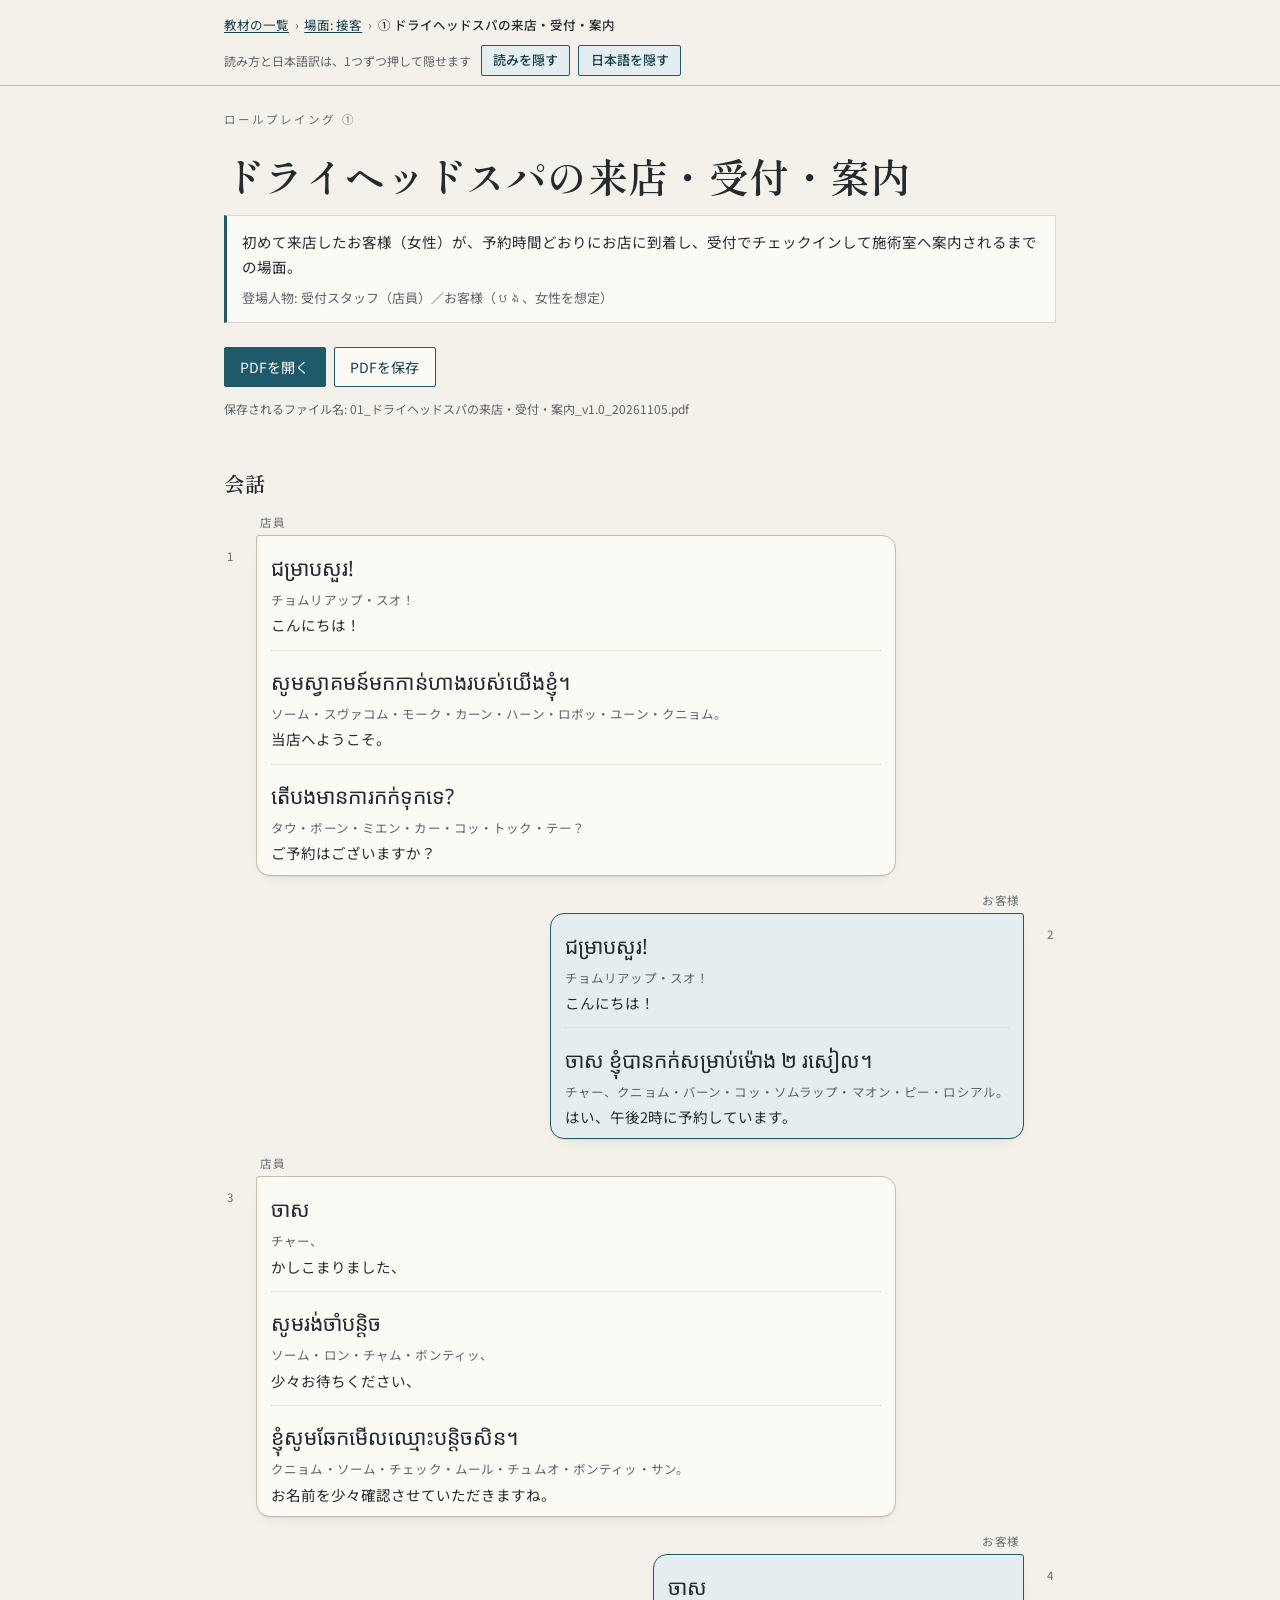
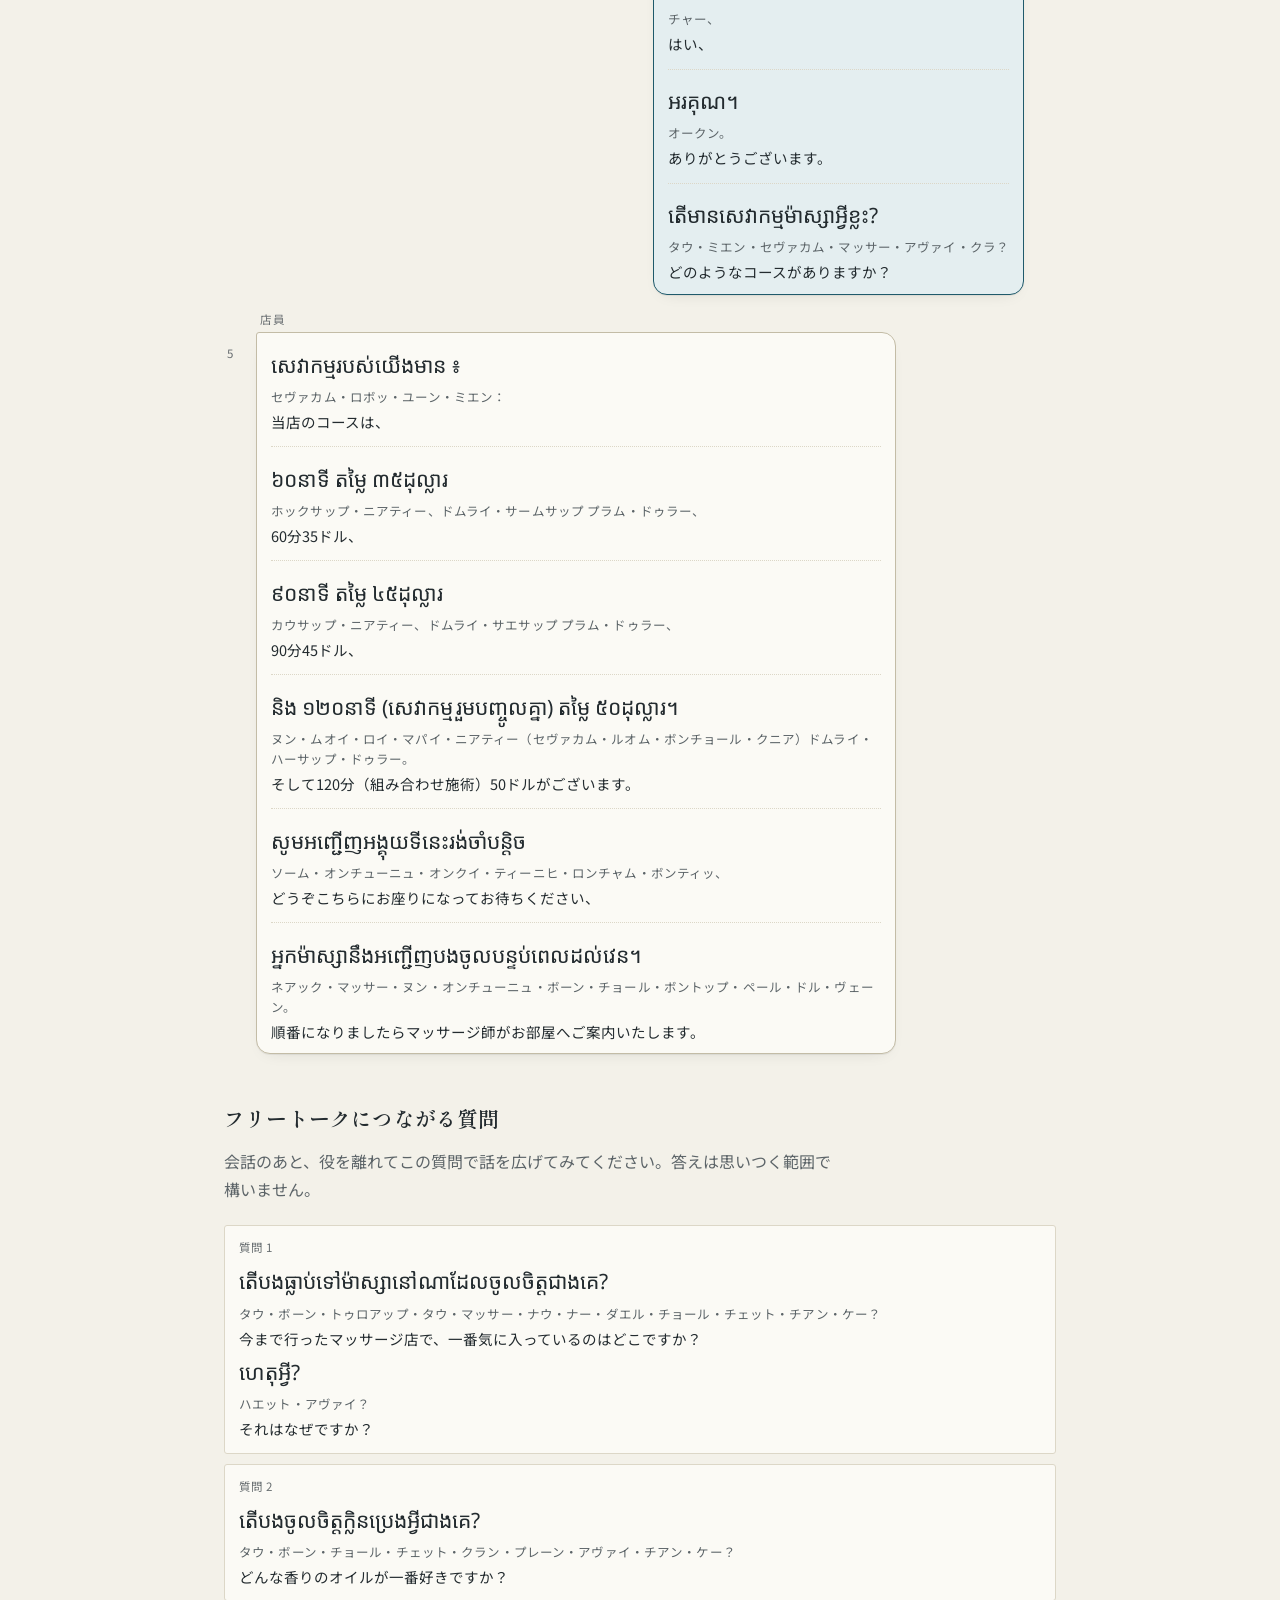
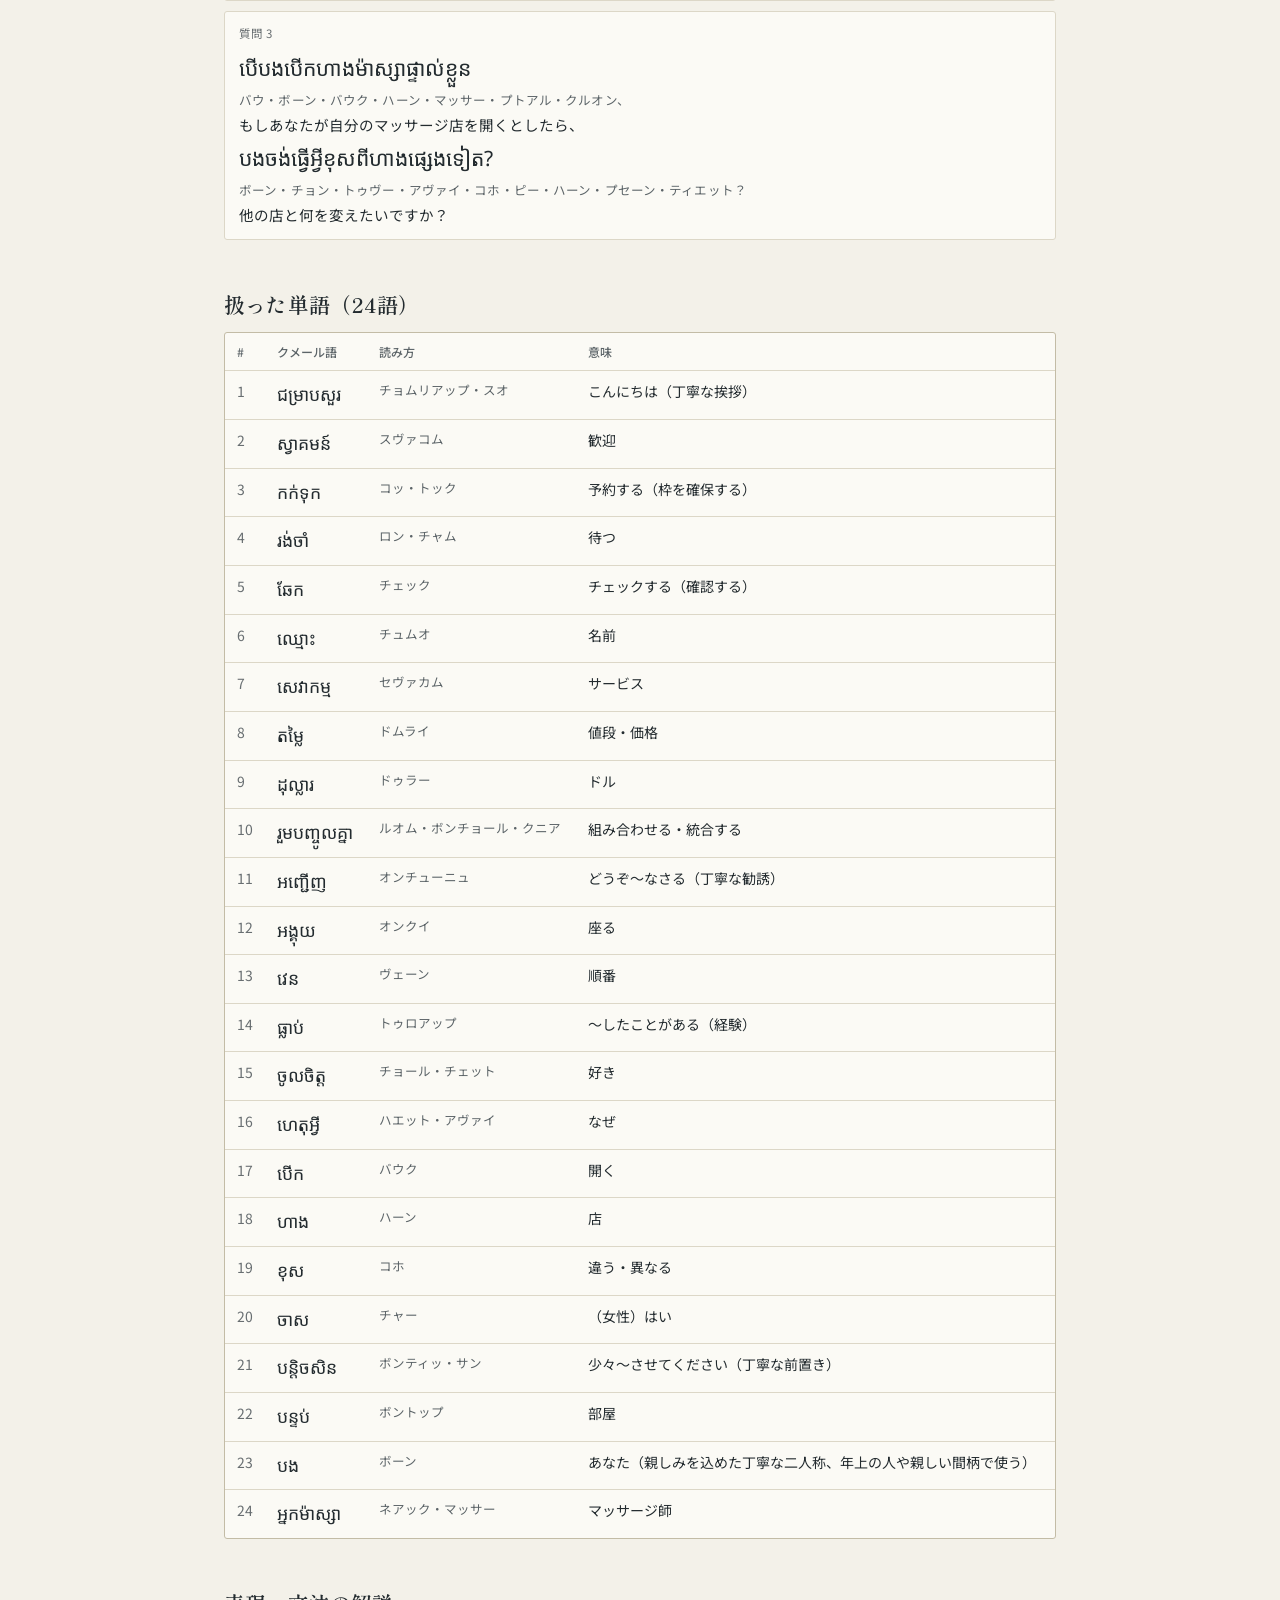
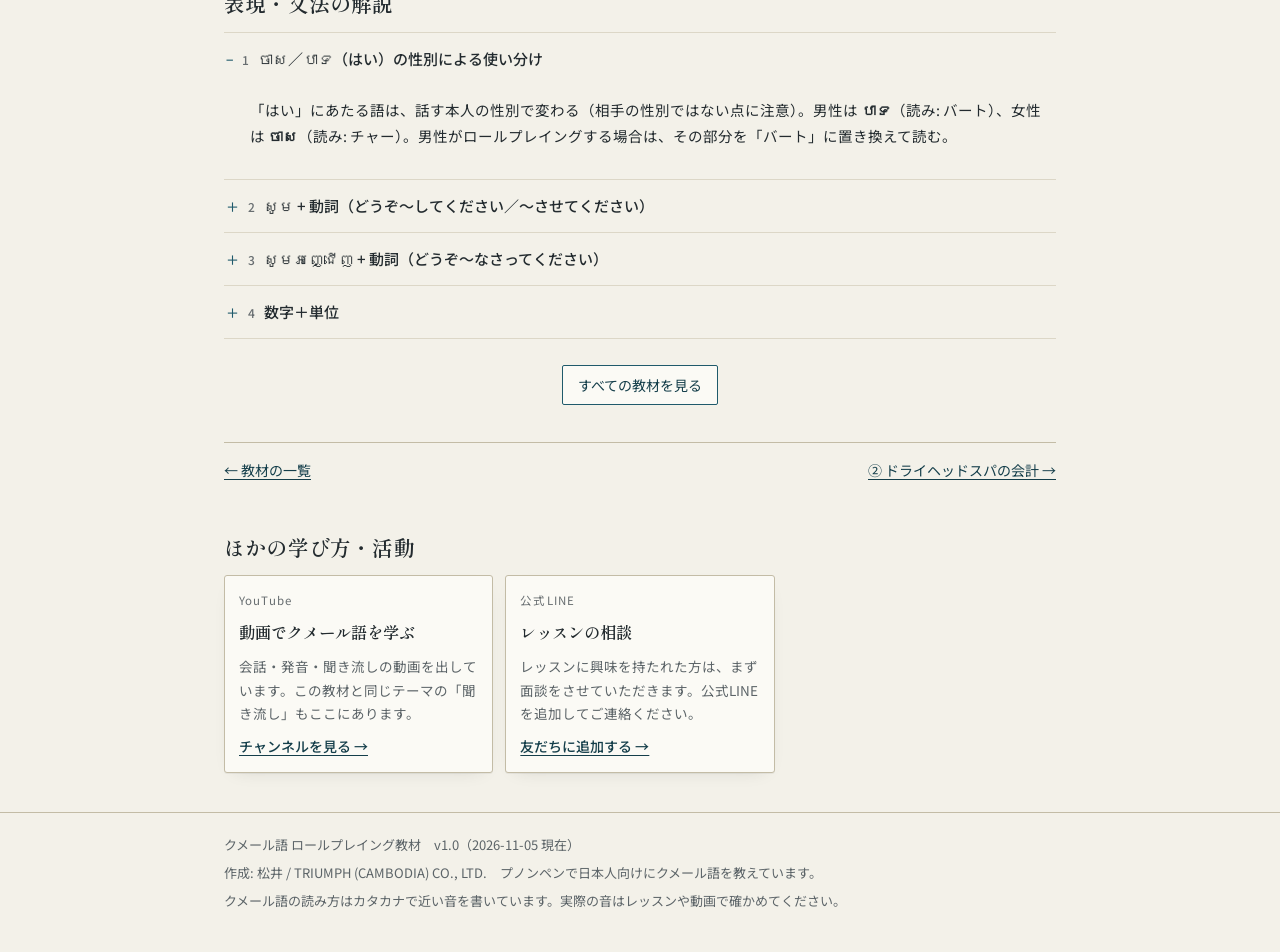
==== 01/index.html @ 4bce00e7 "クメール語ロールプレイング教材 v1.0（9本・PDF9本）" ====
<!doctype html>
<html lang="ja">
<head>
<meta charset="utf-8">
<meta name="viewport" content="width=device-width, initial-scale=1, viewport-fit=cover">
<title>ドライヘッドスパの来店・受付・案内｜クメール語 ロールプレイング教材</title>
<meta name="description" content="ドライヘッドスパの来店・受付・案内。クメール語の会話・読み方・日本語訳・単語24語・文法解説。PDFつき。">
<meta name="theme-color" content="#F3F1E9" media="(prefers-color-scheme: light)">
<meta name="theme-color" content="#15191B" media="(prefers-color-scheme: dark)">
<link rel="canonical" href="https://matsui-khmer.github.io/khmer-roleplay/01/">
<meta property="og:title" content="ドライヘッドスパの来店・受付・案内｜クメール語 ロールプレイング教材">
<meta property="og:description" content="ドライヘッドスパの来店・受付・案内。クメール語の会話・読み方・日本語訳・単語24語・文法解説。PDFつき。">
<meta property="og:type" content="website">
<meta property="og:site_name" content="クメール語 ロールプレイング教材">
<link rel="manifest" href="../manifest.webmanifest">
<link rel="icon" href="../icons/icon-192.png" sizes="192x192" type="image/png">
<link rel="apple-touch-icon" href="../icons/icon-192.png">
<link rel="preconnect" href="https://fonts.googleapis.com">
<link rel="preconnect" href="https://fonts.gstatic.com" crossorigin>
<link rel="stylesheet" href="https://fonts.googleapis.com/css2?family=Noto+Sans+JP:wght@400;500;700&amp;family=Noto+Sans+Khmer:wght@400;600&amp;family=Shippori+Mincho+B1:wght@600&amp;display=swap">
<link rel="stylesheet" href="../assets/style.css">
</head>
<body>
<a class="skip" href="#main">本文へ</a>
<nav class="crumb wrap" aria-label="いまいる場所"><ol><li><a href="../">教材の一覧</a></li><li><a href="../?ba=%E6%8E%A5%E5%AE%A2">場面: 接客</a></li><li><span aria-current="page">① ドライヘッドスパの来店・受付・案内</span></li></ol></nav>
<script type="application/ld+json">{"@context": "https://schema.org", "@type": "BreadcrumbList", "itemListElement": [{"@type": "ListItem", "position": 1, "name": "教材の一覧", "item": "https://matsui-khmer.github.io/khmer-roleplay/"}, {"@type": "ListItem", "position": 2, "name": "場面: 接客", "item": "https://matsui-khmer.github.io/khmer-roleplay/?ba=%E6%8E%A5%E5%AE%A2"}, {"@type": "ListItem", "position": 3, "name": "① ドライヘッドスパの来店・受付・案内"}]}</script>
<div class="bar"><div class="wrap">
<span class="lbl">読み方と日本語訳は、1つずつ押して隠せます</span>
<button type="button" class="sw" data-all="yomi" aria-pressed="true">読みを隠す</button>
<button type="button" class="sw" data-all="ja" aria-pressed="true">日本語を隠す</button>
</div></div>
<main id="main" class="wrap">
<p class="eyebrow">ロールプレイング ①</p>
<h1 class="display">ドライヘッドスパの来店・受付・案内</h1>
<div class="setting">
<p>初めて来店したお客様（女性）が、予約時間どおりにお店に到着し、受付でチェックインして施術室へ案内されるまでの場面。</p>
<p class="cast">登場人物: 受付スタッフ（店員）／お客様（បង、女性を想定）</p>
</div>

<div class="files">
<a class="btn solid" href="../pdf/01_ドライヘッドスパの来店・受付・案内_v1.0_20261105.pdf" target="_blank" rel="noopener">PDFを開く</a>
<a class="btn" href="../pdf/01_ドライヘッドスパの来店・受付・案内_v1.0_20261105.pdf" download="01_ドライヘッドスパの来店・受付・案内_v1.0_20261105.pdf">PDFを保存</a>
</div>
<p class="fname">保存されるファイル名: 01_ドライヘッドスパの来店・受付・案内_v1.0_20261105.pdf</p>

<h2 class="display">会話</h2>
<ul class="talk">
<li class="turn"><p class="who">店員</p><div class="bub"><span class="no" aria-hidden="true">1</span><div class="ln"><p class="km" lang="km">ជម្រាបសួរ!</p><button type="button" class="peel yomi" aria-pressed="true"><span class="txt">チョムリアップ・スオ！</span><span class="veil">読みを出す</span></button><button type="button" class="peel ja" aria-pressed="true"><span class="txt">こんにちは！</span><span class="veil">日本語を出す</span></button></div><div class="ln"><p class="km" lang="km">សូមស្វាគមន៍មកកាន់ហាងរបស់យើងខ្ញុំ។</p><button type="button" class="peel yomi" aria-pressed="true"><span class="txt">ソーム・スヴァコム・モーク・カーン・ハーン・ロボッ・ユーン・クニョム。</span><span class="veil">読みを出す</span></button><button type="button" class="peel ja" aria-pressed="true"><span class="txt">当店へようこそ。</span><span class="veil">日本語を出す</span></button></div><div class="ln"><p class="km" lang="km">តើបងមានការកក់ទុកទេ?</p><button type="button" class="peel yomi" aria-pressed="true"><span class="txt">タウ・ボーン・ミエン・カー・コッ・トック・テー？</span><span class="veil">読みを出す</span></button><button type="button" class="peel ja" aria-pressed="true"><span class="txt">ご予約はございますか？</span><span class="veil">日本語を出す</span></button></div></div></li>
<li class="turn me"><p class="who">お客様</p><div class="bub"><span class="no" aria-hidden="true">2</span><div class="ln"><p class="km" lang="km">ជម្រាបសួរ!</p><button type="button" class="peel yomi" aria-pressed="true"><span class="txt">チョムリアップ・スオ！</span><span class="veil">読みを出す</span></button><button type="button" class="peel ja" aria-pressed="true"><span class="txt">こんにちは！</span><span class="veil">日本語を出す</span></button></div><div class="ln"><p class="km" lang="km">ចាស ខ្ញុំបានកក់សម្រាប់ម៉ោង ២ រសៀល។</p><button type="button" class="peel yomi" aria-pressed="true"><span class="txt">チャー、クニョム・バーン・コッ・ソムラップ・マオン・ピー・ロシアル。</span><span class="veil">読みを出す</span></button><button type="button" class="peel ja" aria-pressed="true"><span class="txt">はい、午後2時に予約しています。</span><span class="veil">日本語を出す</span></button></div></div></li>
<li class="turn"><p class="who">店員</p><div class="bub"><span class="no" aria-hidden="true">3</span><div class="ln"><p class="km" lang="km">ចាស</p><button type="button" class="peel yomi" aria-pressed="true"><span class="txt">チャー、</span><span class="veil">読みを出す</span></button><button type="button" class="peel ja" aria-pressed="true"><span class="txt">かしこまりました、</span><span class="veil">日本語を出す</span></button></div><div class="ln"><p class="km" lang="km">សូមរង់ចាំបន្តិច</p><button type="button" class="peel yomi" aria-pressed="true"><span class="txt">ソーム・ロン・チャム・ボンティッ、</span><span class="veil">読みを出す</span></button><button type="button" class="peel ja" aria-pressed="true"><span class="txt">少々お待ちください、</span><span class="veil">日本語を出す</span></button></div><div class="ln"><p class="km" lang="km">ខ្ញុំសូមឆែកមើលឈ្មោះបន្តិចសិន។</p><button type="button" class="peel yomi" aria-pressed="true"><span class="txt">クニョム・ソーム・チェック・ムール・チュムオ・ボンティッ・サン。</span><span class="veil">読みを出す</span></button><button type="button" class="peel ja" aria-pressed="true"><span class="txt">お名前を少々確認させていただきますね。</span><span class="veil">日本語を出す</span></button></div></div></li>
<li class="turn me"><p class="who">お客様</p><div class="bub"><span class="no" aria-hidden="true">4</span><div class="ln"><p class="km" lang="km">ចាស</p><button type="button" class="peel yomi" aria-pressed="true"><span class="txt">チャー、</span><span class="veil">読みを出す</span></button><button type="button" class="peel ja" aria-pressed="true"><span class="txt">はい、</span><span class="veil">日本語を出す</span></button></div><div class="ln"><p class="km" lang="km">អរគុណ។</p><button type="button" class="peel yomi" aria-pressed="true"><span class="txt">オークン。</span><span class="veil">読みを出す</span></button><button type="button" class="peel ja" aria-pressed="true"><span class="txt">ありがとうございます。</span><span class="veil">日本語を出す</span></button></div><div class="ln"><p class="km" lang="km">តើមានសេវាកម្មម៉ាស្សាអ្វីខ្លះ?</p><button type="button" class="peel yomi" aria-pressed="true"><span class="txt">タウ・ミエン・セヴァカム・マッサー・アヴァイ・クラ？</span><span class="veil">読みを出す</span></button><button type="button" class="peel ja" aria-pressed="true"><span class="txt">どのようなコースがありますか？</span><span class="veil">日本語を出す</span></button></div></div></li>
<li class="turn"><p class="who">店員</p><div class="bub"><span class="no" aria-hidden="true">5</span><div class="ln"><p class="km" lang="km">សេវាកម្មរបស់យើងមាន ៖</p><button type="button" class="peel yomi" aria-pressed="true"><span class="txt">セヴァカム・ロボッ・ユーン・ミエン：</span><span class="veil">読みを出す</span></button><button type="button" class="peel ja" aria-pressed="true"><span class="txt">当店のコースは、</span><span class="veil">日本語を出す</span></button></div><div class="ln"><p class="km" lang="km">៦០នាទី តម្លៃ ៣៥ដុល្លារ</p><button type="button" class="peel yomi" aria-pressed="true"><span class="txt">ホックサップ・ニアティー、ドムライ・サームサップ プラム・ドゥラー、</span><span class="veil">読みを出す</span></button><button type="button" class="peel ja" aria-pressed="true"><span class="txt">60分35ドル、</span><span class="veil">日本語を出す</span></button></div><div class="ln"><p class="km" lang="km">៩០នាទី តម្លៃ ៤៥ដុល្លារ</p><button type="button" class="peel yomi" aria-pressed="true"><span class="txt">カウサップ・ニアティー、ドムライ・サエサップ プラム・ドゥラー、</span><span class="veil">読みを出す</span></button><button type="button" class="peel ja" aria-pressed="true"><span class="txt">90分45ドル、</span><span class="veil">日本語を出す</span></button></div><div class="ln"><p class="km" lang="km">និង ១២០នាទី (សេវាកម្មរួមបញ្ចូលគ្នា) តម្លៃ ៥០ដុល្លារ។</p><button type="button" class="peel yomi" aria-pressed="true"><span class="txt">ヌン・ムオイ・ロイ・マパイ・ニアティー（セヴァカム・ルオム・ボンチョール・クニア）ドムライ・ハーサップ・ドゥラー。</span><span class="veil">読みを出す</span></button><button type="button" class="peel ja" aria-pressed="true"><span class="txt">そして120分（組み合わせ施術）50ドルがございます。</span><span class="veil">日本語を出す</span></button></div><div class="ln"><p class="km" lang="km">សូមអញ្ជើញអង្គុយទីនេះរង់ចាំបន្តិច</p><button type="button" class="peel yomi" aria-pressed="true"><span class="txt">ソーム・オンチューニュ・オンクイ・ティーニヒ・ロンチャム・ボンティッ、</span><span class="veil">読みを出す</span></button><button type="button" class="peel ja" aria-pressed="true"><span class="txt">どうぞこちらにお座りになってお待ちください、</span><span class="veil">日本語を出す</span></button></div><div class="ln"><p class="km" lang="km">អ្នកម៉ាស្សានឹងអញ្ជើញបងចូលបន្ទប់ពេលដល់វេន។</p><button type="button" class="peel yomi" aria-pressed="true"><span class="txt">ネアック・マッサー・ヌン・オンチューニュ・ボーン・チョール・ボントップ・ペール・ドル・ヴェーン。</span><span class="veil">読みを出す</span></button><button type="button" class="peel ja" aria-pressed="true"><span class="txt">順番になりましたらマッサージ師がお部屋へご案内いたします。</span><span class="veil">日本語を出す</span></button></div></div></li>
</ul>

<h2 class="display">フリートークにつながる質問</h2>
<p class="lede">会話のあと、役を離れてこの質問で話を広げてみてください。答えは思いつく範囲で構いません。</p>
<ul class="q">
<li><p class="qn">質問 1</p><p class="km" lang="km">តើបងធ្លាប់ទៅម៉ាស្សានៅណាដែលចូលចិត្តជាងគេ?</p><button type="button" class="peel yomi" aria-pressed="true"><span class="txt">タウ・ボーン・トゥロアップ・タウ・マッサー・ナウ・ナー・ダエル・チョール・チェット・チアン・ケー？</span><span class="veil">読みを出す</span></button><button type="button" class="peel ja" aria-pressed="true"><span class="txt">今まで行ったマッサージ店で、一番気に入っているのはどこですか？</span><span class="veil">日本語を出す</span></button><p class="km" lang="km">ហេតុអ្វី?</p><button type="button" class="peel yomi" aria-pressed="true"><span class="txt">ハエット・アヴァイ？</span><span class="veil">読みを出す</span></button><button type="button" class="peel ja" aria-pressed="true"><span class="txt">それはなぜですか？</span><span class="veil">日本語を出す</span></button></li>
<li><p class="qn">質問 2</p><p class="km" lang="km">តើបងចូលចិត្តក្លិនប្រេងអ្វីជាងគេ?</p><button type="button" class="peel yomi" aria-pressed="true"><span class="txt">タウ・ボーン・チョール・チェット・クラン・プレーン・アヴァイ・チアン・ケー？</span><span class="veil">読みを出す</span></button><button type="button" class="peel ja" aria-pressed="true"><span class="txt">どんな香りのオイルが一番好きですか？</span><span class="veil">日本語を出す</span></button></li>
<li><p class="qn">質問 3</p><p class="km" lang="km">បើបងបើកហាងម៉ាស្សាផ្ទាល់ខ្លួន</p><button type="button" class="peel yomi" aria-pressed="true"><span class="txt">バウ・ボーン・バウク・ハーン・マッサー・プトアル・クルオン、</span><span class="veil">読みを出す</span></button><button type="button" class="peel ja" aria-pressed="true"><span class="txt">もしあなたが自分のマッサージ店を開くとしたら、</span><span class="veil">日本語を出す</span></button><p class="km" lang="km">បងចង់ធ្វើអ្វីខុសពីហាងផ្សេងទៀត?</p><button type="button" class="peel yomi" aria-pressed="true"><span class="txt">ボーン・チョン・トゥヴー・アヴァイ・コホ・ピー・ハーン・プセーン・ティエット？</span><span class="veil">読みを出す</span></button><button type="button" class="peel ja" aria-pressed="true"><span class="txt">他の店と何を変えたいですか？</span><span class="veil">日本語を出す</span></button></li>
</ul>

<h2 class="display">扱った単語（24語）</h2>
<div class="tablewrap">
<table class="words">
<thead><tr><th>#</th><th>クメール語</th><th>読み方</th><th>意味</th></tr></thead>
<tbody>
<tr><td class="i">1</td><td class="w" lang="km">ជម្រាបសួរ</td><td class="y">チョムリアップ・スオ</td><td>こんにちは（丁寧な挨拶）</td></tr>
<tr><td class="i">2</td><td class="w" lang="km">ស្វាគមន៍</td><td class="y">スヴァコム</td><td>歓迎</td></tr>
<tr><td class="i">3</td><td class="w" lang="km">កក់ទុក</td><td class="y">コッ・トック</td><td>予約する（枠を確保する）</td></tr>
<tr><td class="i">4</td><td class="w" lang="km">រង់ចាំ</td><td class="y">ロン・チャム</td><td>待つ</td></tr>
<tr><td class="i">5</td><td class="w" lang="km">ឆែក</td><td class="y">チェック</td><td>チェックする（確認する）</td></tr>
<tr><td class="i">6</td><td class="w" lang="km">ឈ្មោះ</td><td class="y">チュムオ</td><td>名前</td></tr>
<tr><td class="i">7</td><td class="w" lang="km">សេវាកម្ម</td><td class="y">セヴァカム</td><td>サービス</td></tr>
<tr><td class="i">8</td><td class="w" lang="km">តម្លៃ</td><td class="y">ドムライ</td><td>値段・価格</td></tr>
<tr><td class="i">9</td><td class="w" lang="km">ដុល្លារ</td><td class="y">ドゥラー</td><td>ドル</td></tr>
<tr><td class="i">10</td><td class="w" lang="km">រួមបញ្ចូលគ្នា</td><td class="y">ルオム・ボンチョール・クニア</td><td>組み合わせる・統合する</td></tr>
<tr><td class="i">11</td><td class="w" lang="km">អញ្ជើញ</td><td class="y">オンチューニュ</td><td>どうぞ〜なさる（丁寧な勧誘）</td></tr>
<tr><td class="i">12</td><td class="w" lang="km">អង្គុយ</td><td class="y">オンクイ</td><td>座る</td></tr>
<tr><td class="i">13</td><td class="w" lang="km">វេន</td><td class="y">ヴェーン</td><td>順番</td></tr>
<tr><td class="i">14</td><td class="w" lang="km">ធ្លាប់</td><td class="y">トゥロアップ</td><td>〜したことがある（経験）</td></tr>
<tr><td class="i">15</td><td class="w" lang="km">ចូលចិត្ត</td><td class="y">チョール・チェット</td><td>好き</td></tr>
<tr><td class="i">16</td><td class="w" lang="km">ហេតុអ្វី</td><td class="y">ハエット・アヴァイ</td><td>なぜ</td></tr>
<tr><td class="i">17</td><td class="w" lang="km">បើក</td><td class="y">バウク</td><td>開く</td></tr>
<tr><td class="i">18</td><td class="w" lang="km">ហាង</td><td class="y">ハーン</td><td>店</td></tr>
<tr><td class="i">19</td><td class="w" lang="km">ខុស</td><td class="y">コホ</td><td>違う・異なる</td></tr>
<tr><td class="i">20</td><td class="w" lang="km">ចាស</td><td class="y">チャー</td><td>（女性）はい</td></tr>
<tr><td class="i">21</td><td class="w" lang="km">បន្តិចសិន</td><td class="y">ボンティッ・サン</td><td>少々〜させてください（丁寧な前置き）</td></tr>
<tr><td class="i">22</td><td class="w" lang="km">បន្ទប់</td><td class="y">ボントップ</td><td>部屋</td></tr>
<tr><td class="i">23</td><td class="w" lang="km">បង</td><td class="y">ボーン</td><td>あなた（親しみを込めた丁寧な二人称、年上の人や親しい間柄で使う）</td></tr>
<tr><td class="i">24</td><td class="w" lang="km">អ្នកម៉ាស្សា</td><td class="y">ネアック・マッサー</td><td>マッサージ師</td></tr>
</tbody>
</table>
</div>

<h2 class="display">表現・文法の解説</h2>
<details class="note" open><summary><span class="sn">1</span><span>ចាស／បាទ（はい）の性別による使い分け</span></summary><div class="body"><p>「はい」にあたる語は、話す本人の性別で変わる（相手の性別ではない点に注意）。男性は <strong>បាទ</strong>（読み: バート）、女性は <strong>ចាស</strong>（読み: チャー）。男性がロールプレイングする場合は、その部分を「バート」に置き換えて読む。</p></div></details>
<details class="note"><summary><span class="sn">2</span><span>សូម + 動詞（どうぞ〜してください／〜させてください）</span></summary><div class="body"><p>丁寧な依頼・申し出を作る基本パターン。សូមរង់ចាំ（お待ちください）、ខ្ញុំសូមឆែកមើល（確認させていただきます）。</p></div></details>
<details class="note"><summary><span class="sn">3</span><span>សូមអញ្ជើញ + 動詞（どうぞ〜なさってください）</span></summary><div class="body"><p><strong>សូម</strong>よりさらに丁寧な、接客・案内特有の表現。お客様に何かをしてもらう場面（座る・入る等）で使う。例: សូមអញ្ជើញអង្គុយ（どうぞお座りください）。</p></div></details>
<details class="note"><summary><span class="sn">4</span><span>数字＋単位</span></summary><div class="body"><p>「数字＋ដុល្លារ」の順で金額を表す（例: ៣៥ដុល្លារ＝35ドル）。時間は「数字＋នាទី」（分）。</p></div></details>

<p class="allbtn"><a class="btn" href="../">すべての教材を見る</a></p>
<nav class="nav2"><a href="../">← 教材の一覧</a><a href="../02/">② ドライヘッドスパの会計 →</a></nav>
<h2 class="display" id="service">ほかの学び方・活動</h2>
<ul class="svc">
<li><p class="who">YouTube</p><h3>動画でクメール語を学ぶ</h3><p>会話・発音・聞き流しの動画を出しています。この教材と同じテーマの「聞き流し」もここにあります。</p><p class="go"><a href="https://www.youtube.com/@cambodia_shibu" target="_blank" rel="noopener">チャンネルを見る →</a></p></li>
<li><p class="who">公式LINE</p><h3>レッスンの相談</h3><p>レッスンに興味を持たれた方は、まず面談をさせていただきます。公式LINEを追加してご連絡ください。</p><p class="go"><a href="https://matsui-khmer.github.io/khmer-word-app/line/?src=kyozai" target="_blank" rel="noopener">友だちに追加する →</a></p></li>
</ul>
</main>
<footer class="foot"><div class="wrap">
<p>クメール語 ロールプレイング教材　v1.0（2026-11-05 現在）</p>
<p>作成: 松井 / TRIUMPH (CAMBODIA) CO., LTD.　プノンペンで日本人向けにクメール語を教えています。</p>
<p>クメール語の読み方はカタカナで近い音を書いています。実際の音はレッスンや動画で確かめてください。</p>
</div></footer>
<script>window.BASE="/khmer-roleplay/";</script>
<script src="../assets/app.js" defer></script>
</body>
</html>
---- assets/style.css ----
@charset "utf-8";
/* ============================================================
   クメール語 ロールプレイング教材
   案7「ぜんぶ紙」に合わせた見た目。
   骨組みは **クメール語の罫線帳**（クメール文字は上下に積むので、
   練習帳には必ず薄い横罫がある）。その罫を**枠線**として使う。
   ★ 2026-11-05、**地に敷いていた横罫はやめた**（松井さんの指示。
     「背景の横線が見づらい」）。罫は枠線だけに残っている。
   配色は青磁（せいじ）の青緑と、更新の印だけ黄土色。
   ============================================================ */

:root {
  /* 紙と墨 */
  --paper: #F3F1E9;
  --sheet: #FBFAF5;
  --ink: #232B2F;
  --ink-soft: #5C6468;
  --ink-faint: #686E71;   /* ★ 11.5pxの字に使うので 4.5:1 以上 */
  --rule: #DCD7C7;
  --rule-hard: #C3BCA6;
  /* 青磁 */
  --teal: #1F5A6B;
  --teal-ink: #143E4A;
  --teal-soft: #E4EEF0;
  /* 更新の印 */
  --ochre: #7E5210;
  --ochre-soft: #F4E9D2;
  --shadow: 0 1px 0 rgba(35, 43, 47, .06), 0 6px 18px -12px rgba(35, 43, 47, .22);
  --maxw: 54rem;
}

@media (prefers-color-scheme: dark) {
  :root:not([data-theme="light"]) {
    --paper: #15191B;
    --sheet: #1D2225;
    --ink: #E8E4D8;
    --ink-soft: #A3ABAE;
    --ink-faint: #848A8D;
    --rule: #333A3D;
    --rule-hard: #475055;
    --teal: #7FBECE;
    --teal-ink: #A9D6E2;
    --teal-soft: #1E3238;
    --ochre: #DCB36A;
    --ochre-soft: #302716;
    --shadow: 0 1px 0 rgba(0, 0, 0, .3), 0 6px 18px -12px rgba(0, 0, 0, .7);
    color-scheme: dark;
  }
}

:root[data-theme="dark"] {
  --paper: #15191B;
  --sheet: #1D2225;
  --ink: #E8E4D8;
  --ink-soft: #A3ABAE;
  --ink-faint: #848A8D;
  --rule: #333A3D;
  --rule-hard: #475055;
  --teal: #7FBECE;
  --teal-ink: #A9D6E2;
  --teal-soft: #1E3238;
  --ochre: #DCB36A;
  --ochre-soft: #302716;
  --shadow: 0 1px 0 rgba(0, 0, 0, .3), 0 6px 18px -12px rgba(0, 0, 0, .7);
  color-scheme: dark;
}

* { box-sizing: border-box }

html { -webkit-text-size-adjust: 100% }

body {
  margin: 0;
  background: var(--paper);
  color: var(--ink);
  font-family: "Noto Sans JP", "Hiragino Kaku Gothic ProN", "Yu Gothic", system-ui, sans-serif;
  font-size: 16px;
  line-height: 1.75;
  /* ★★ 2026-11-05、松井さんの指示で**紙の罫をやめた**。
     「背景の横線が見づらいのでシンプルなものにしてください」
     もとは 32px ごとの薄い横罫を本文の下に敷いていた（クメール語の
     練習帳の見立て）。罫は `--rule` の**枠線**として残っているので、
     紙の手ざわりは消えていない。**地のほうだけ無地にする。** */
}

img { max-width: 100% }
[hidden] { display: none !important }

a { color: var(--teal-ink); text-underline-offset: .18em }
a:hover { color: var(--teal) }

:focus-visible {
  outline: 2px solid var(--teal);
  outline-offset: 2px;
  border-radius: 2px;
}

.wrap {
  max-width: var(--maxw);
  margin: 0 auto;
  padding-inline: 16px;
}

/* ── 更新の帯（案32） ───────────────────────────── */
.band {
  background: var(--ochre-soft);
  border-bottom: 1px solid var(--rule-hard);
  font-size: 13.5px;
}
.band .wrap {
  display: flex;
  gap: .6em;
  align-items: baseline;
  flex-wrap: wrap;
  padding-block: 9px;
}
.band b { color: var(--ochre); font-weight: 700; white-space: nowrap }
.band a { color: var(--ochre); margin-inline-start: auto; white-space: nowrap }

/* ── パンくず ───────────────────────────────── */
.crumb { font-size: 12.5px; color: var(--ink-soft) }
.crumb ol {
  list-style: none;
  margin: 0;
  padding: 14px 0 0;
  display: flex;
  flex-wrap: wrap;
  align-items: center;
  gap: .1em .45em;
}
.crumb li { display: flex; align-items: center; gap: .45em }
.crumb li + li::before {
  content: "›";
  color: var(--ink-faint);
}
.crumb [aria-current="page"] { color: var(--ink); font-weight: 500 }

/* ── 見出し ───────────────────────────────── */
.display {
  font-family: "Shippori Mincho B1", "Hiragino Mincho ProN", "Yu Mincho", serif;
  font-weight: 600;
  letter-spacing: .01em;
  text-wrap: balance;
  line-height: 1.35;
}
h1.display { font-size: clamp(1.6rem, 1.1rem + 2.4vw, 2.5rem); margin: .5em 0 .3em }
h2.display { font-size: 1.3rem; margin: 2.4em 0 .7em }
.lede { color: var(--ink-soft); margin: 0 0 1.4em; max-width: 38em }

.eyebrow {
  font-size: 11.5px;
  letter-spacing: .18em;
  color: var(--ink-faint);
  text-transform: uppercase;
  margin: 0;
}

.stats {
  display: flex;
  flex-wrap: wrap;
  gap: .4em 1.2em;
  padding: 0;
  margin: 0 0 2em;
  list-style: none;
  font-size: 13px;
  color: var(--ink-soft);
  font-variant-numeric: tabular-nums;
}
.stats b { color: var(--ink); font-weight: 700; font-size: 15px }

/* ── 検索と絞り込み（案15・案11） ───────────────── */
.find {
  background: var(--sheet);
  border: 1px solid var(--rule-hard);
  border-radius: 3px;
  padding: 14px 14px 12px;
  box-shadow: var(--shadow);
  margin-bottom: 1.6em;
}
.find label { display: block; font-size: 12.5px; color: var(--ink-soft); margin-bottom: .4em }
.find input[type="search"] {
  width: 100%;
  font: inherit;
  font-size: 16px;
  padding: .55em .7em;
  color: var(--ink);
  background: var(--paper);
  border: 1px solid var(--rule-hard);
  border-radius: 2px;
}
.tags { display: flex; flex-wrap: wrap; gap: 6px; margin-top: 11px }
.tag {
  font: inherit;
  font-size: 13px;
  padding: .25em .8em;
  color: var(--ink-soft);
  background: var(--paper);
  border: 1px solid var(--rule-hard);
  border-radius: 999px;
  cursor: pointer;
}
/* ★ 選んだタグの文字色は、**背景が青磁になる**ので紙の色で置く。
   暗い配色では青磁が明るくなるので、文字は逆に濃い色にする。
   （`var(--sheet)` を使うと暗い配色で「暗い地に暗い字」になる） */
.tag[aria-pressed="true"] {
  background: var(--teal);
  border-color: var(--teal);
  color: #FBFAF5;
  font-weight: 500;
}
@media (prefers-color-scheme: dark) {
  :root:not([data-theme="light"]) .tag[aria-pressed="true"] { color: #10181A }
}
:root[data-theme="dark"] .tag[aria-pressed="true"] { color: #10181A }
.found { font-size: 12.5px; color: var(--ink-soft); margin: .8em 0 0; min-height: 1.75em }

/* ★ 2026-11-05のレビュー指摘S5。松井さんの「すべてを一覧で見ることの
   できるボタン」は4通りに読める。読み方③（個別ページから一覧へ戻る
   ボタン）が無かったので足した。パンくずと nav2 のリンクはあったが、
   どちらも文字のリンクで「ボタン」ではない。 */
.allbtn { margin: 1.6em 0 0; text-align: center }

/* ── 一覧で見る（2026-11-05、松井さんの指示） ─────────────
   カードを**1列**に並べて、1件ぶんの高さを詰める。
   ★★ はじめは3列にして `.pills` と `.meta` を隠した。レビューで3つ出た。
     F1 場面の印と「聞き流し動画あり」が公開面から消える（localStorageで残る）
     F2 絞り込み中は `:last-child` が hidden を飛ばさず、下の線が消える
     S2 行の区切りが1pxの罫だけになり、暗い配色で約1.95:1（3:1に届かない）
   → **カードのまま1列にする。** 枠・角丸・影を残すので区切りは見える。
     隠すものが無いので印も数字も消えない。1列なので横に出る道も無い。
   ★ 字の大きさは変えない（見え方を測る.py が既定の状態で実寸を見ている）。
     番号だけは1行に収めるため少し小さくする（.num .n は測っていない）。 */
.viewrow { display: flex; justify-content: flex-end; margin: 14px 0 10px }
.cards.list { grid-template-columns: 1fr; gap: 6px }
.cards.list .card > a {
  grid-template-columns: auto 1fr;
  padding: 8px 13px 6px;
  gap: 0 10px;
}
.cards.list .num {
  grid-row: auto;
  width: auto;
  border-right: 0;
  padding-right: 0;
  text-align: left;
  display: flex;
  align-items: baseline;
  gap: .35em;
}
.cards.list .num .n { font-size: 1.15rem }
.cards.list .meta { grid-column: 2 }
.cards.list .pills { margin-top: 0; padding: 0 13px 8px }

/* ── カード一覧（案9） ─────────────────────────── */
.cards {
  list-style: none;
  padding: 0;
  margin: 0;
  display: grid;
  gap: 12px;
  grid-template-columns: repeat(auto-fill, minmax(15rem, 1fr));
}
.card {
  background: var(--sheet);
  border: 1px solid var(--rule-hard);
  border-radius: 3px;
  box-shadow: var(--shadow);
  display: flex;
  flex-direction: column;
  min-width: 0;
}
.card > a {
  display: grid;
  grid-template-columns: auto 1fr;
  gap: 2px 12px;
  padding: 13px 14px 11px;
  text-decoration: none;
  color: inherit;
  min-width: 0;
}
.card > a:hover .ttl { text-decoration: underline }
.num {
  grid-row: 1 / span 2;
  width: 2.5rem;
  text-align: center;
  font-variant-numeric: tabular-nums;
  border-right: 1px solid var(--rule);
  padding-right: 10px;
}
.num .n {
  display: block;
  font-family: "Shippori Mincho B1", serif;
  font-size: 1.6rem;
  line-height: 1.1;
  color: var(--teal-ink);
}
.num .kh {
  display: block;
  font-family: "Noto Sans Khmer", serif;
  font-size: 12px;
  color: var(--ink-faint);
}
.ttl {
  font-family: "Shippori Mincho B1", serif;
  font-weight: 600;
  font-size: 1.02rem;
  line-height: 1.4;
  min-width: 0;
  overflow-wrap: anywhere;
}
.meta {
  font-size: 12px;
  color: var(--ink-soft);
  display: flex;
  flex-wrap: wrap;
  gap: .2em .7em;
  font-variant-numeric: tabular-nums;
}
/* ★ 2026-11-05、撮ってみたら印が**縦長の楕円**になっていた。
   flex の既定は stretch なので、行の高さ（いちばん高い印）まで伸びて、
   border-radius:999px と合わさって楕円になる。→ 上にそろえる。
   ★ margin-top:auto は、題の長さが違っても**印を下にそろえる**ため。 */
.pills {
  display: flex; flex-wrap: wrap; align-items: flex-start;
  gap: 5px; padding: 0 14px 12px 14px; margin-top: auto;
}
.pill {
  font-size: 11.5px;
  line-height: 1.7;
  padding: .15em .7em;
  border-radius: 999px;
  border: 1px solid var(--rule-hard);
  color: var(--ink-soft);
  white-space: nowrap;
}
.pill.scene { background: var(--paper) }
.pill.video { border-color: var(--teal); color: var(--teal-ink); background: var(--teal-soft) }
.pill.soon { border-style: dashed }
.hit {
  font-size: 12px;
  color: var(--teal-ink);
  background: var(--teal-soft);
  border-top: 1px solid var(--rule);
  padding: 7px 14px;
  overflow-wrap: anywhere;
}

/* ── 更新の履歴（案33） ───────────────────────── */
.log { list-style: none; padding: 0; margin: 0 }
.log li {
  display: grid;
  grid-template-columns: 6.5rem 1fr;
  gap: 2px 12px;
  padding: 10px 0;
  border-top: 1px solid var(--rule);
  font-size: 14px;
}
.log time { color: var(--ink-soft); font-size: 13px; font-variant-numeric: tabular-nums }

/* ── サービス案内（案37） ─────────────────────── */
.svc {
  list-style: none;
  padding: 0;
  margin: 0;
  display: grid;
  gap: 12px;
  grid-template-columns: repeat(auto-fill, minmax(15rem, 1fr));
}
.svc li {
  background: var(--sheet);
  border: 1px solid var(--rule-hard);
  border-radius: 3px;
  padding: 14px;
  display: flex;
  flex-direction: column;
  gap: .5em;
  min-width: 0;
  box-shadow: var(--shadow);
}
.svc h3 {
  font-family: "Shippori Mincho B1", serif;
  font-size: 1.02rem;
  margin: 0;
  font-weight: 600;
}
.svc .who { font-size: 11.5px; letter-spacing: .1em; color: var(--ink-faint); margin: 0 }
.svc p { margin: 0; font-size: 13.5px; color: var(--ink-soft) }
.svc .go { margin-top: auto; font-size: 14px; font-weight: 500 }

/* ── 教材ページ ───────────────────────────── */
/* ★ 2026-11-05、ここは `.scene` という名前だった。
   場面の印 `<span class="pill scene">` と**同じ名前**で、
   詳細度も同じ（0,1,0）。あとに書いたこちらが勝って、
   印の字が 11.5px → 14.5px、余白が .15em → 13px になり、
   印が縦長の楕円に見えていた。**名前は1つのものに1つ。** */
.setting {
  background: var(--sheet);
  border-inline-start: 3px solid var(--teal);
  border-block: 1px solid var(--rule);
  border-inline-end: 1px solid var(--rule);
  padding: 13px 15px;
  margin: 0 0 1.6em;
  font-size: 14.5px;
}
.setting p { margin: 0 0 .5em }
.setting p:last-child { margin: 0 }
.setting .cast { font-size: 13px; color: var(--ink-soft) }

.bar {
  position: sticky;
  top: env(safe-area-inset-top, 0px);
  z-index: 5;
  background: var(--paper);
  border-bottom: 1px solid var(--rule-hard);
  margin-bottom: 1.4em;
}
.bar .wrap { display: flex; flex-wrap: wrap; gap: 8px; align-items: center; padding-block: 9px }
.bar .lbl { font-size: 12px; color: var(--ink-soft); margin-inline-end: .2em }
.sw {
  font: inherit;
  font-size: 13px;
  padding: .25em .85em;
  border: 1px solid var(--rule-hard);
  border-radius: 2px;
  background: var(--sheet);
  color: var(--ink-soft);
  cursor: pointer;
}
.sw[aria-pressed="true"] { background: var(--teal-soft); border-color: var(--teal); color: var(--teal-ink); font-weight: 500 }

.files { display: flex; flex-wrap: wrap; gap: 8px; margin: 0 0 .7em }
.btn {
  font: inherit;
  font-size: 14px;
  text-decoration: none;
  padding: .5em 1.1em;
  border-radius: 2px;
  border: 1px solid var(--teal);
  color: var(--teal-ink);
  background: var(--sheet);
  display: inline-flex;
  align-items: center;
  gap: .4em;
}
.btn.solid { background: var(--teal); border-color: var(--teal); color: #FBFAF5 }
@media (prefers-color-scheme: dark) {
  :root:not([data-theme="light"]) .btn.solid { color: #10181A }
}
:root[data-theme="dark"] .btn.solid { color: #10181A }
.fname {
  font-size: 12px;
  color: var(--ink-soft);
  margin: 0 0 1.8em;
  overflow-wrap: anywhere;
  font-variant-numeric: tabular-nums;
}

.vid { margin: 0 0 1.8em }
.vid .frame {
  position: relative;
  aspect-ratio: 16 / 9;
  max-width: 100%;
  border: 1px solid var(--rule-hard);
  background: #000;
}
.vid iframe { position: absolute; inset: 0; width: 100%; height: 100%; border: 0 }
.vid figcaption { font-size: 12.5px; color: var(--ink-soft); margin-top: .5em }
.vid.later {
  border: 1px dashed var(--rule-hard);
  background: var(--sheet);
  padding: 13px 15px;
  font-size: 14px;
  color: var(--ink-soft);
}

/* 会話（案17 吹き出しで左右に振る） */
/* ★ 2026-11-05、幅768で横に13pxはみ出していた。
   台詞の番号を吹き出しの **外** 1.9rem に置いているので、
   右に寄せた吹き出しの番号が本文の外へ出る。
   → 番号を出す幅では、会話の左右に番号ぶんの余白を取る。 */
.talk { list-style: none; padding: 0 2rem; margin: 0 }
@media (max-width: 40rem) { .talk { padding: 0 } }
.turn { display: flex; flex-direction: column; margin-bottom: 14px; min-width: 0 }
.turn.me { align-items: flex-end }
.turn .who {
  font-size: 11.5px;
  letter-spacing: .06em;
  color: var(--ink-faint);
  margin: 0 0 3px;
  padding-inline: 4px;
}
.bub {
  position: relative;
  max-width: min(100%, 40rem);
  background: var(--sheet);
  border: 1px solid var(--rule-hard);
  border-radius: 3px 14px 14px 14px;
  padding: 11px 14px 9px;
  min-width: 0;
  box-shadow: var(--shadow);
}
.turn.me .bub {
  background: var(--teal-soft);
  border-color: var(--teal);
  border-radius: 14px 3px 14px 14px;
}
.turn .no {
  position: absolute;
  top: 10px;
  inset-inline-start: -1.9rem;
  font-size: 11.5px;
  color: var(--ink-faint);
  font-variant-numeric: tabular-nums;
}
.turn.me .no { inset-inline-start: auto; inset-inline-end: -1.9rem }
@media (max-width: 40rem) { .turn .no { display: none } }

.ln + .ln { margin-top: .75em; border-top: 1px dotted var(--rule); padding-top: .65em }
.km {
  font-family: "Noto Sans Khmer", "Khmer OS", serif;
  font-size: 1.32rem;
  line-height: 1.95;
  margin: 0;
  overflow-wrap: anywhere;
}
/* 読み・訳（案18 1つずつ消せる） */
.peel {
  display: block;
  width: 100%;
  text-align: start;
  font: inherit;
  margin: .15em 0 0;
  padding: 0;
  border: 0;
  background: none;
  color: inherit;
  cursor: pointer;
  overflow-wrap: anywhere;
}
.peel.yomi { font-size: 12.5px; color: var(--ink-soft); letter-spacing: .01em; line-height: 1.6 }
.peel.ja { font-size: 14.5px; color: var(--ink) }
.peel .veil { display: none }
.peel[aria-pressed="false"] .txt { display: none }
.peel[aria-pressed="false"] .veil {
  display: inline-block;
  font-size: 11.5px;
  color: var(--ink-faint);
  border-bottom: 1px dashed var(--rule-hard);
  padding-inline: .3em;
}
.peel:hover .txt { text-decoration: underline dotted var(--rule-hard) }

/* 質問・単語・解説 */
.q { list-style: none; padding: 0; margin: 0 }
.q > li {
  background: var(--sheet);
  border: 1px solid var(--rule);
  border-radius: 3px;
  padding: 11px 14px;
  margin-bottom: 10px;
}
.q .qn { font-size: 11.5px; color: var(--ink-faint); margin: 0 0 3px }

.tablewrap { overflow-x: auto; border: 1px solid var(--rule-hard); border-radius: 3px; background: var(--sheet) }
table.words { border-collapse: collapse; width: 100%; font-size: 14px }
table.words th, table.words td {
  text-align: start;
  padding: 8px 12px;
  border-bottom: 1px solid var(--rule);
  vertical-align: top;
}
table.words th { font-size: 12px; color: var(--ink-soft); font-weight: 500; white-space: nowrap }
table.words tr:last-child td { border-bottom: 0 }
table.words .i { color: var(--ink-faint); font-variant-numeric: tabular-nums; width: 2.5rem }
table.words .w {
  font-family: "Noto Sans Khmer", "Khmer OS", serif;
  font-size: 1.1rem;
  line-height: 1.8;
  white-space: nowrap;
}
table.words .y { color: var(--ink-soft); font-size: 12.5px; white-space: nowrap }

details.note {
  border-top: 1px solid var(--rule);
  padding: 2px 0;
}
details.note:last-of-type { border-bottom: 1px solid var(--rule) }
details.note > summary {
  cursor: pointer;
  padding: 11px 2px;
  font-weight: 500;
  font-size: 15px;
  display: flex;
  gap: .6em;
  align-items: baseline;
  list-style: none;
}
details.note > summary::-webkit-details-marker { display: none }
details.note > summary::before {
  content: "＋";
  color: var(--teal);
  font-size: 13px;
}
details.note[open] > summary::before { content: "−" }
details.note > summary .sn { color: var(--ink-faint); font-size: 12px; font-variant-numeric: tabular-nums }
details.note .body { padding: 0 2px 14px 1.8em; font-size: 14.5px; color: var(--ink) }
details.note .body code, .kmi {
  font-family: "Noto Sans Khmer", "Khmer OS", serif;
  font-size: 1.05em;
  line-height: 1.9;
  background: none;
}

.nav2 {
  display: flex;
  flex-wrap: wrap;
  gap: 10px;
  justify-content: space-between;
  border-top: 1px solid var(--rule-hard);
  margin-top: 2.6em;
  padding-top: 1.1em;
  font-size: 14px;
}

/* ホーム画面に追加（案50） */
.a2hs {
  display: none;
  gap: .7em;
  align-items: center;
  background: var(--sheet);
  border: 1px dashed var(--rule-hard);
  border-radius: 3px;
  padding: 11px 14px;
  margin: 2em 0 0;
  font-size: 13.5px;
  color: var(--ink-soft);
}
.a2hs.on { display: flex }
.a2hs b { color: var(--teal-ink); font-size: 1.2rem; line-height: 1 }

footer.foot {
  border-top: 1px solid var(--rule-hard);
  margin-top: 3em;
  padding-block: 1.6em 2.6em;
  font-size: 13px;
  color: var(--ink-soft);
}
footer.foot p { margin: 0 0 .4em }
.skip {
  position: absolute;
  left: -9999px;
}
.skip:focus {
  left: 16px;
  top: 8px;
  z-index: 20;
  background: var(--sheet);
  border: 1px solid var(--teal);
  padding: .4em .8em;
}
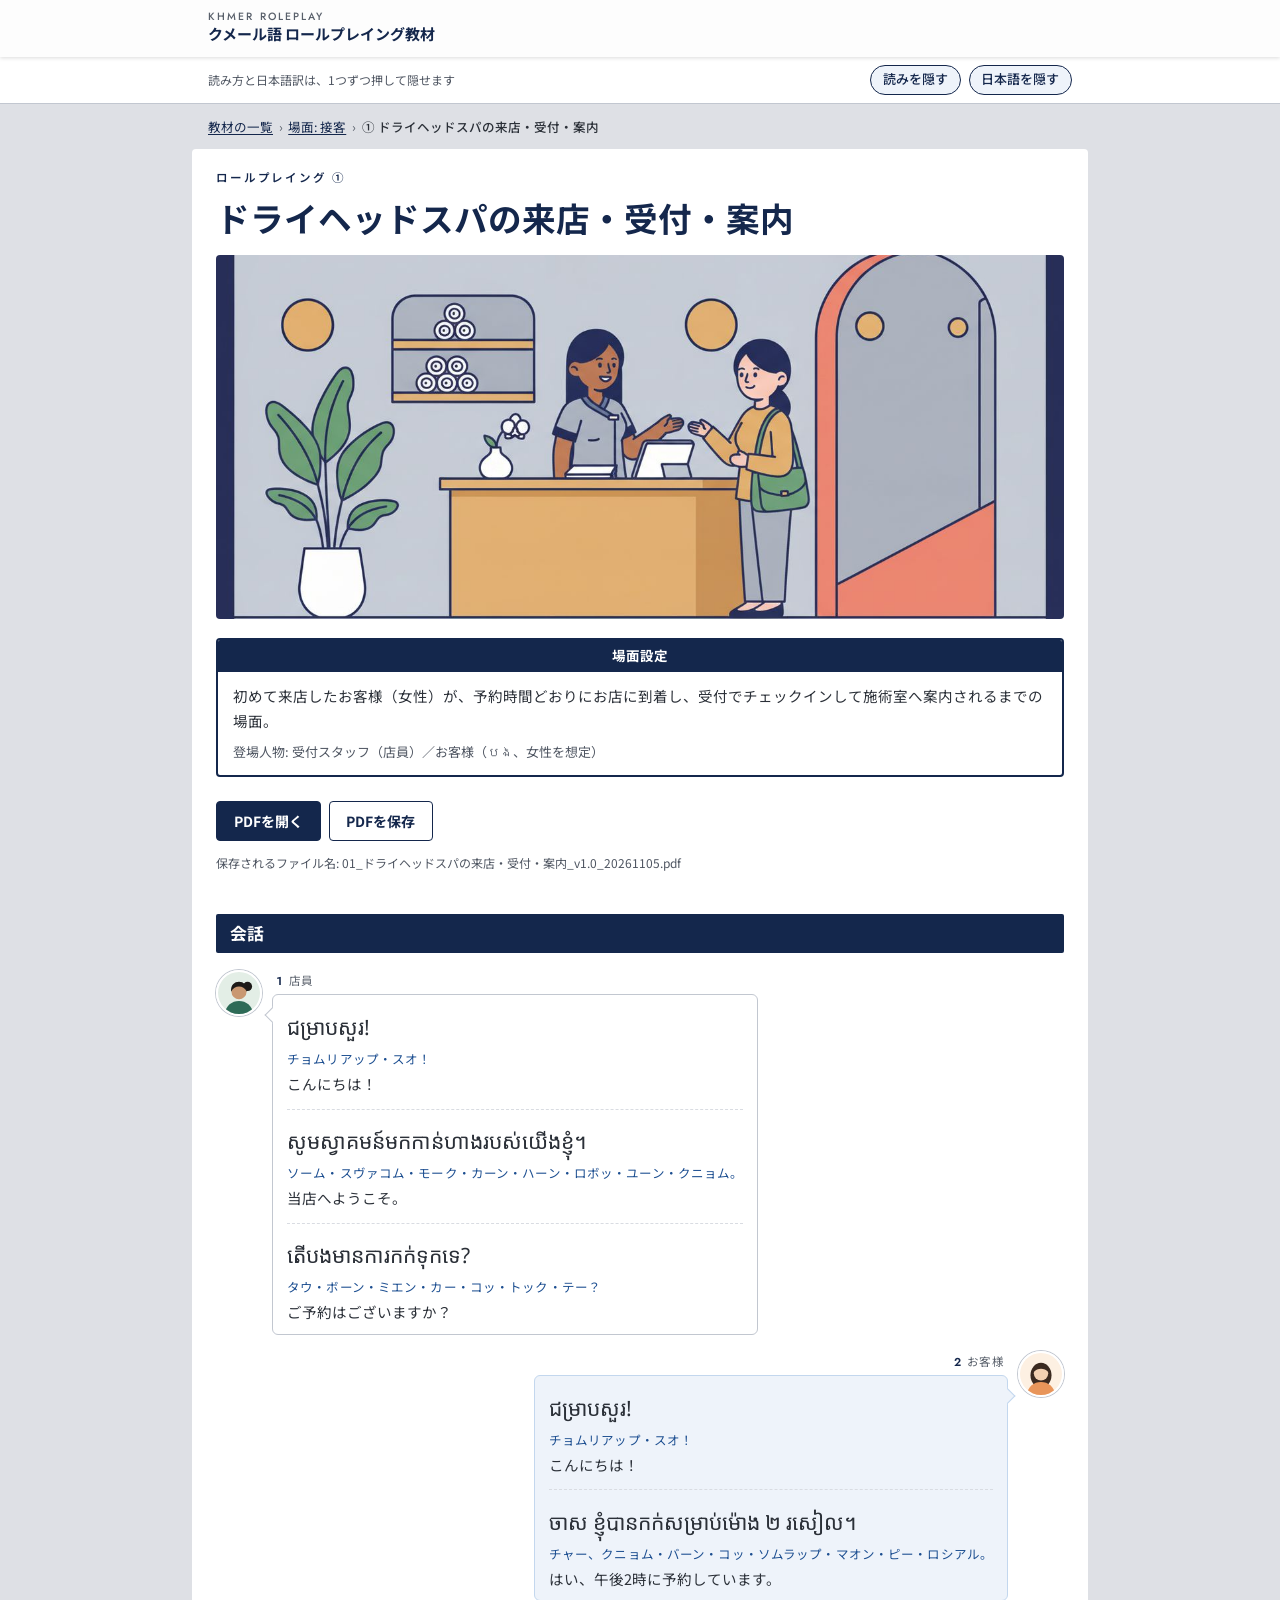
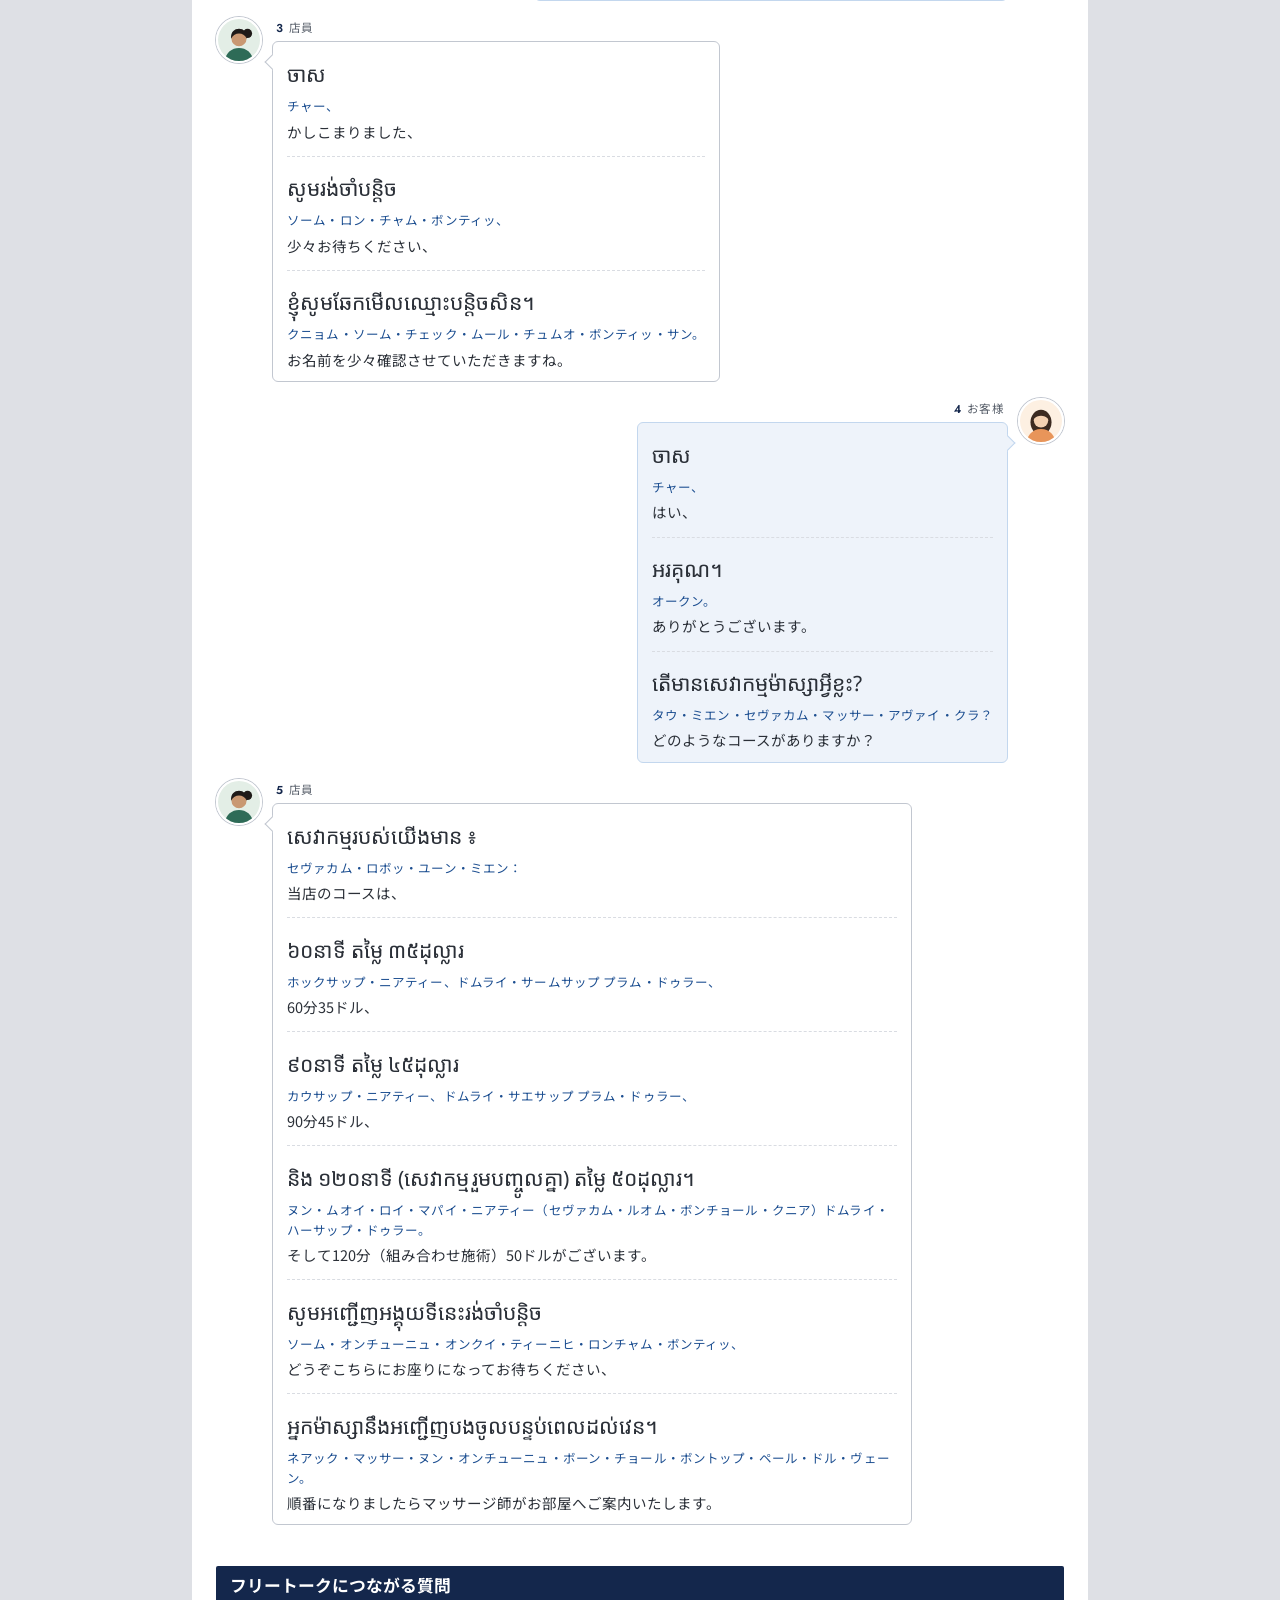
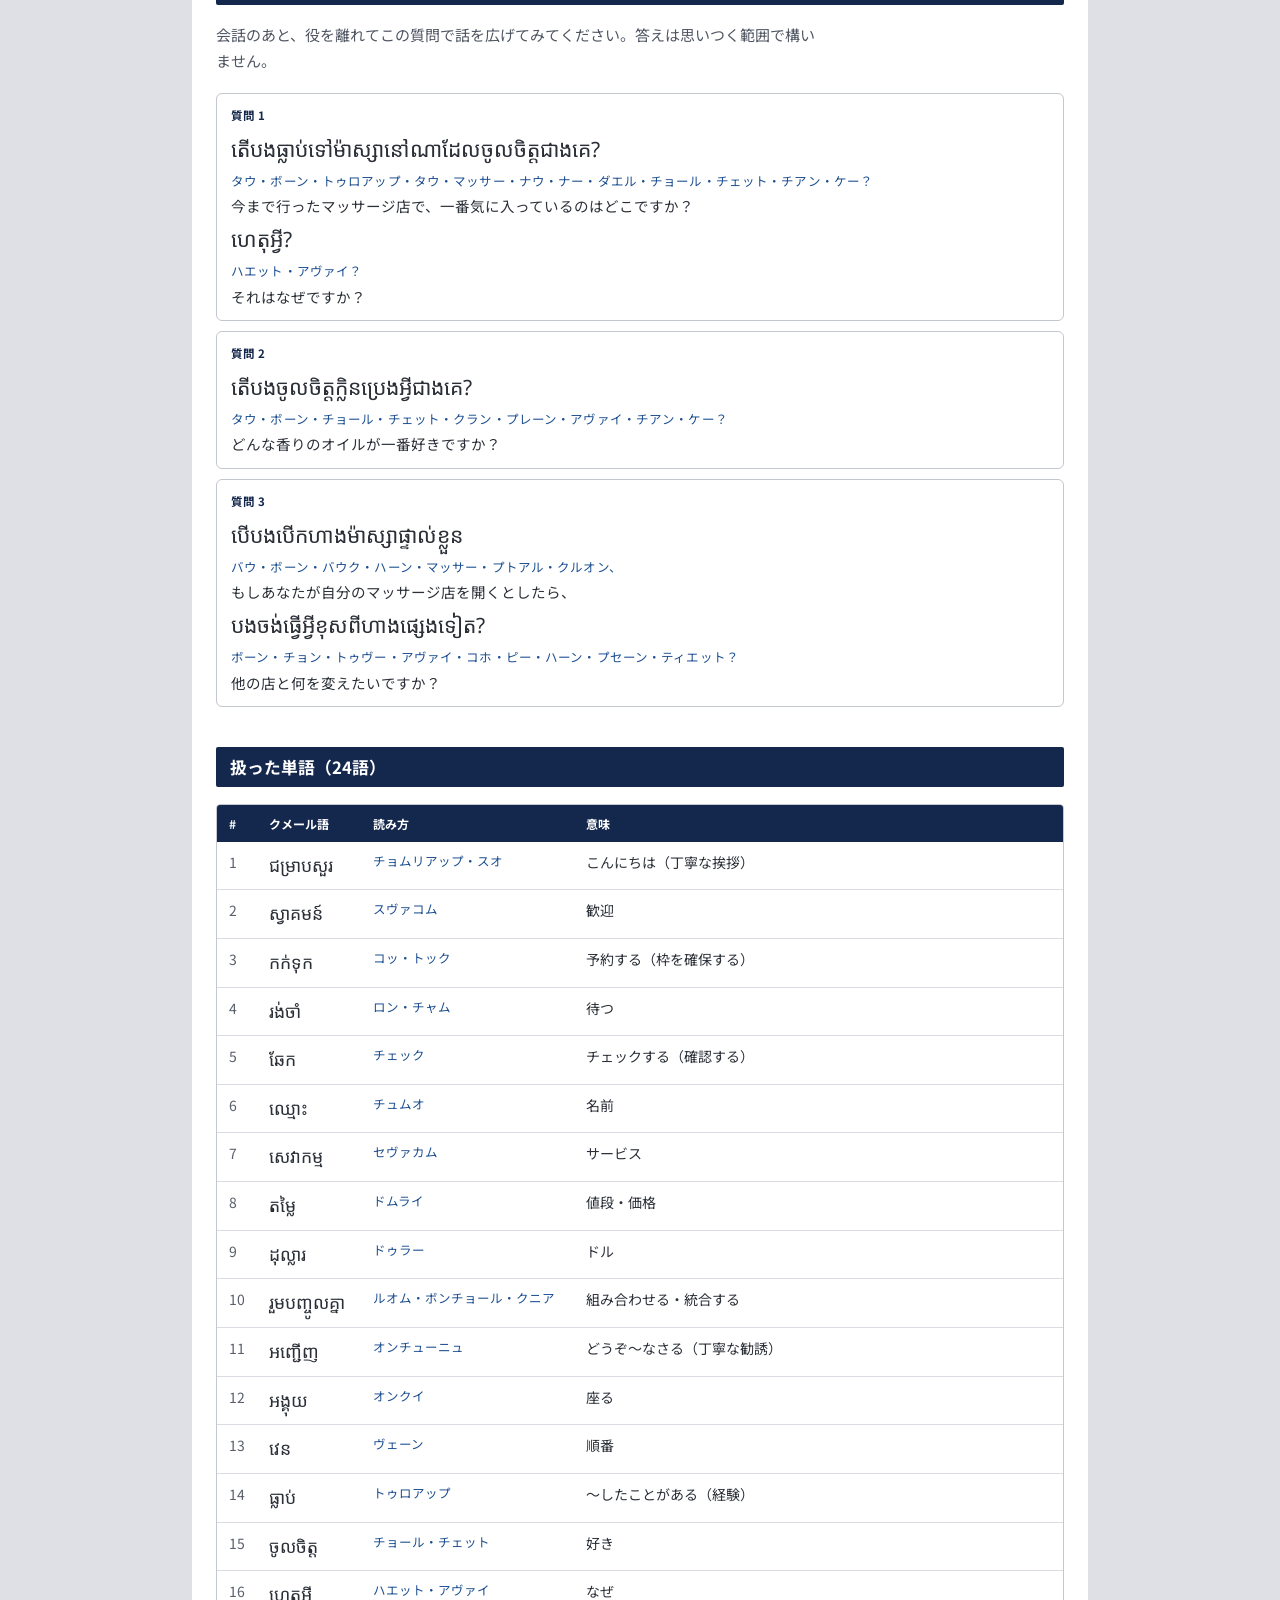
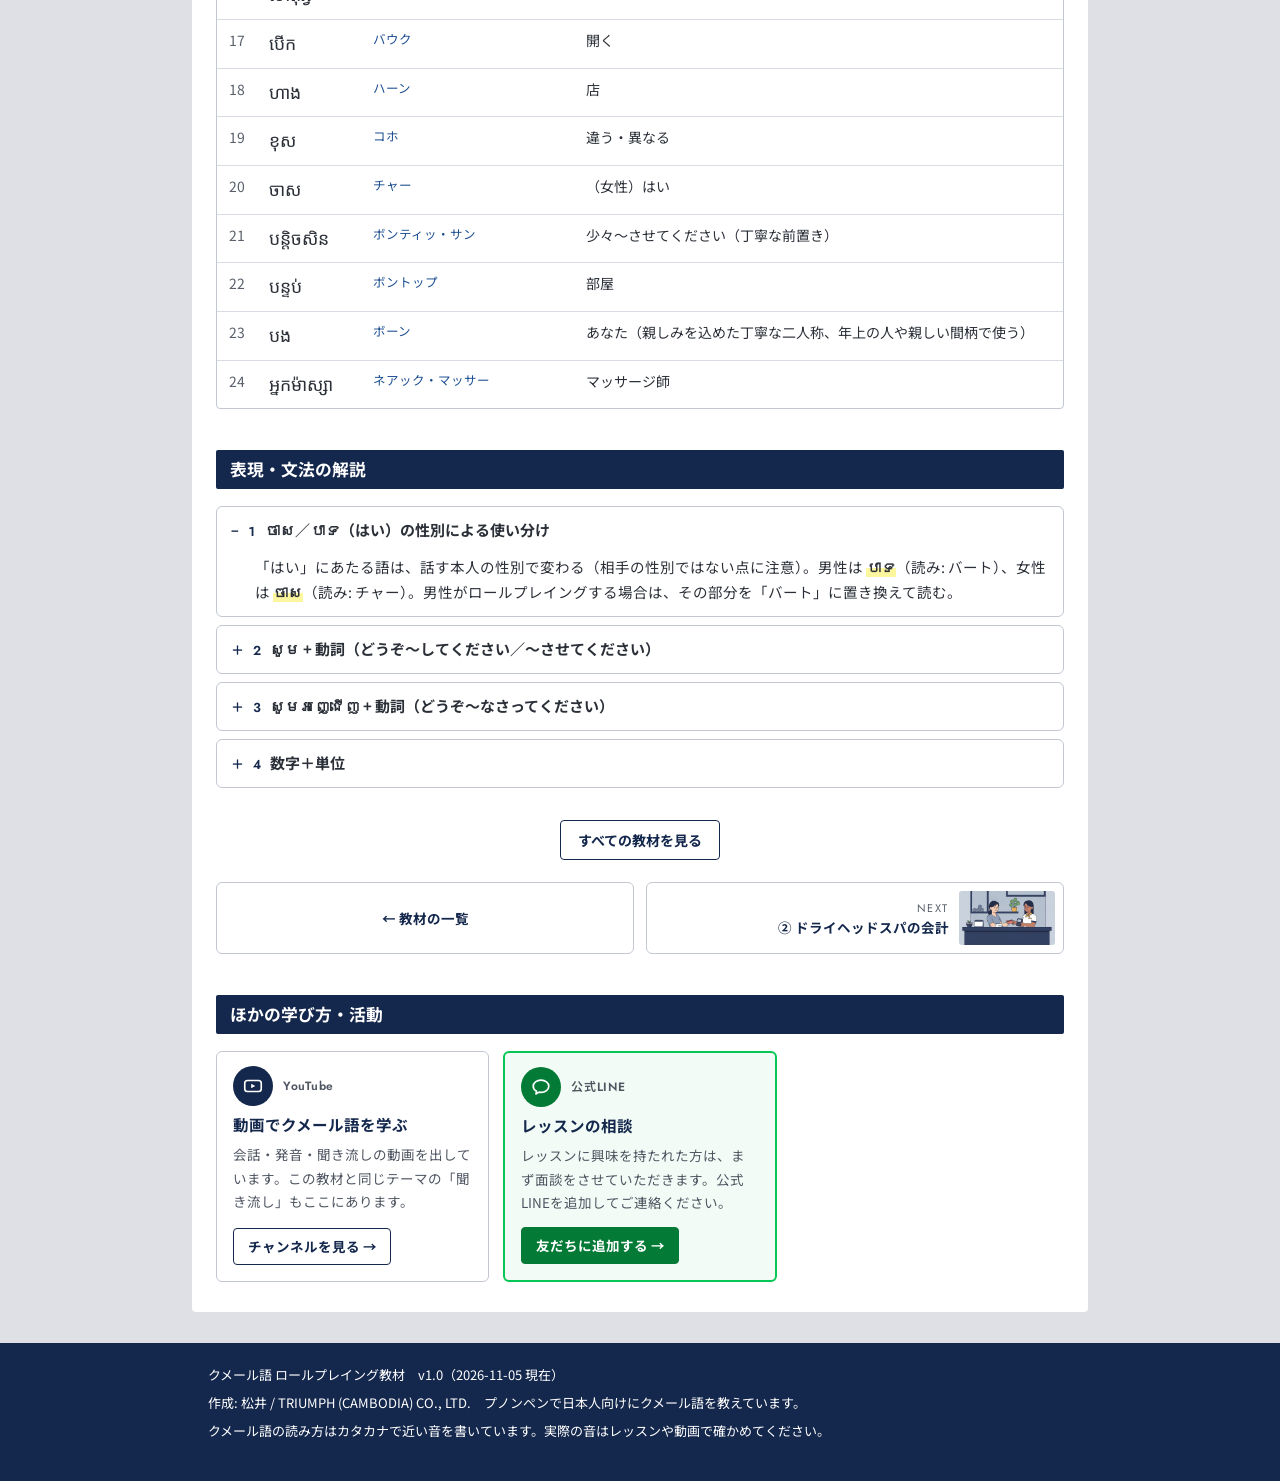
==== commit 66d47693: "見た目を新しくした（紺と灰青・教材ごとのサムネイル・サービス案内の印） - 一覧のカードと教材ページに、場面ごとの絵を付けた - カードの番号はアラビア数字だけにした - 上にサイト名の帯、場面設定を" ====
--- a/01/index.html
+++ b/01/index.html
@@ -5,8 +5,8 @@
 <meta name="viewport" content="width=device-width, initial-scale=1, viewport-fit=cover">
 <title>ドライヘッドスパの来店・受付・案内｜クメール語 ロールプレイング教材</title>
 <meta name="description" content="ドライヘッドスパの来店・受付・案内。クメール語の会話・読み方・日本語訳・単語24語・文法解説。PDFつき。">
-<meta name="theme-color" content="#F3F1E9" media="(prefers-color-scheme: light)">
-<meta name="theme-color" content="#15191B" media="(prefers-color-scheme: dark)">
+<meta name="theme-color" content="#FDFDFD" media="(prefers-color-scheme: light)">
+<meta name="theme-color" content="#141B26" media="(prefers-color-scheme: dark)">
 <link rel="canonical" href="https://matsui-khmer.github.io/khmer-roleplay/01/">
 <meta property="og:title" content="ドライヘッドスパの来店・受付・案内｜クメール語 ロールプレイング教材">
 <meta property="og:description" content="ドライヘッドスパの来店・受付・案内。クメール語の会話・読み方・日本語訳・単語24語・文法解説。PDFつき。">
@@ -17,24 +17,29 @@
 <link rel="apple-touch-icon" href="../icons/icon-192.png">
 <link rel="preconnect" href="https://fonts.googleapis.com">
 <link rel="preconnect" href="https://fonts.gstatic.com" crossorigin>
-<link rel="stylesheet" href="https://fonts.googleapis.com/css2?family=Noto+Sans+JP:wght@400;500;700&amp;family=Noto+Sans+Khmer:wght@400;600&amp;family=Shippori+Mincho+B1:wght@600&amp;display=swap">
+<link rel="stylesheet" href="https://fonts.googleapis.com/css2?family=Noto+Sans+JP:wght@400;500;700&amp;family=Noto+Sans+Khmer:wght@400;600&amp;family=Jost:wght@500;600&amp;display=swap">
 <link rel="stylesheet" href="../assets/style.css">
 </head>
 <body>
 <a class="skip" href="#main">本文へ</a>
-<nav class="crumb wrap" aria-label="いまいる場所"><ol><li><a href="../">教材の一覧</a></li><li><a href="../?ba=%E6%8E%A5%E5%AE%A2">場面: 接客</a></li><li><span aria-current="page">① ドライヘッドスパの来店・受付・案内</span></li></ol></nav>
-<script type="application/ld+json">{"@context": "https://schema.org", "@type": "BreadcrumbList", "itemListElement": [{"@type": "ListItem", "position": 1, "name": "教材の一覧", "item": "https://matsui-khmer.github.io/khmer-roleplay/"}, {"@type": "ListItem", "position": 2, "name": "場面: 接客", "item": "https://matsui-khmer.github.io/khmer-roleplay/?ba=%E6%8E%A5%E5%AE%A2"}, {"@type": "ListItem", "position": 3, "name": "① ドライヘッドスパの来店・受付・案内"}]}</script>
+<header class="head"><div class="wrap"><a class="logo" href="../"><small>Khmer roleplay</small>クメール語 ロールプレイング教材</a></div></header>
 <div class="bar"><div class="wrap">
 <span class="lbl">読み方と日本語訳は、1つずつ押して隠せます</span>
 <button type="button" class="sw" data-all="yomi" aria-pressed="true">読みを隠す</button>
 <button type="button" class="sw" data-all="ja" aria-pressed="true">日本語を隠す</button>
 </div></div>
+<nav class="crumb wrap" aria-label="いまいる場所"><ol><li><a href="../">教材の一覧</a></li><li><a href="../?ba=%E6%8E%A5%E5%AE%A2">場面: 接客</a></li><li><span aria-current="page">① ドライヘッドスパの来店・受付・案内</span></li></ol></nav>
+<script type="application/ld+json">{"@context": "https://schema.org", "@type": "BreadcrumbList", "itemListElement": [{"@type": "ListItem", "position": 1, "name": "教材の一覧", "item": "https://matsui-khmer.github.io/khmer-roleplay/"}, {"@type": "ListItem", "position": 2, "name": "場面: 接客", "item": "https://matsui-khmer.github.io/khmer-roleplay/?ba=%E6%8E%A5%E5%AE%A2"}, {"@type": "ListItem", "position": 3, "name": "① ドライヘッドスパの来店・受付・案内"}]}</script>
 <main id="main" class="wrap">
 <p class="eyebrow">ロールプレイング ①</p>
 <h1 class="display">ドライヘッドスパの来店・受付・案内</h1>
+<p class="hero"><img src="../thumbs/01-l.jpg" alt="" width="1280" height="720" decoding="async"></p>
 <div class="setting">
+<p class="cap">場面設定</p>
+<div class="in">
 <p>初めて来店したお客様（女性）が、予約時間どおりにお店に到着し、受付でチェックインして施術室へ案内されるまでの場面。</p>
 <p class="cast">登場人物: 受付スタッフ（店員）／お客様（បង、女性を想定）</p>
+</div>
 </div>
 
 <div class="files">
@@ -45,11 +50,11 @@
 
 <h2 class="display">会話</h2>
 <ul class="talk">
-<li class="turn"><p class="who">店員</p><div class="bub"><span class="no" aria-hidden="true">1</span><div class="ln"><p class="km" lang="km">ជម្រាបសួរ!</p><button type="button" class="peel yomi" aria-pressed="true"><span class="txt">チョムリアップ・スオ！</span><span class="veil">読みを出す</span></button><button type="button" class="peel ja" aria-pressed="true"><span class="txt">こんにちは！</span><span class="veil">日本語を出す</span></button></div><div class="ln"><p class="km" lang="km">សូមស្វាគមន៍មកកាន់ហាងរបស់យើងខ្ញុំ។</p><button type="button" class="peel yomi" aria-pressed="true"><span class="txt">ソーム・スヴァコム・モーク・カーン・ハーン・ロボッ・ユーン・クニョム。</span><span class="veil">読みを出す</span></button><button type="button" class="peel ja" aria-pressed="true"><span class="txt">当店へようこそ。</span><span class="veil">日本語を出す</span></button></div><div class="ln"><p class="km" lang="km">តើបងមានការកក់ទុកទេ?</p><button type="button" class="peel yomi" aria-pressed="true"><span class="txt">タウ・ボーン・ミエン・カー・コッ・トック・テー？</span><span class="veil">読みを出す</span></button><button type="button" class="peel ja" aria-pressed="true"><span class="txt">ご予約はございますか？</span><span class="veil">日本語を出す</span></button></div></div></li>
-<li class="turn me"><p class="who">お客様</p><div class="bub"><span class="no" aria-hidden="true">2</span><div class="ln"><p class="km" lang="km">ជម្រាបសួរ!</p><button type="button" class="peel yomi" aria-pressed="true"><span class="txt">チョムリアップ・スオ！</span><span class="veil">読みを出す</span></button><button type="button" class="peel ja" aria-pressed="true"><span class="txt">こんにちは！</span><span class="veil">日本語を出す</span></button></div><div class="ln"><p class="km" lang="km">ចាស ខ្ញុំបានកក់សម្រាប់ម៉ោង ២ រសៀល។</p><button type="button" class="peel yomi" aria-pressed="true"><span class="txt">チャー、クニョム・バーン・コッ・ソムラップ・マオン・ピー・ロシアル。</span><span class="veil">読みを出す</span></button><button type="button" class="peel ja" aria-pressed="true"><span class="txt">はい、午後2時に予約しています。</span><span class="veil">日本語を出す</span></button></div></div></li>
-<li class="turn"><p class="who">店員</p><div class="bub"><span class="no" aria-hidden="true">3</span><div class="ln"><p class="km" lang="km">ចាស</p><button type="button" class="peel yomi" aria-pressed="true"><span class="txt">チャー、</span><span class="veil">読みを出す</span></button><button type="button" class="peel ja" aria-pressed="true"><span class="txt">かしこまりました、</span><span class="veil">日本語を出す</span></button></div><div class="ln"><p class="km" lang="km">សូមរង់ចាំបន្តិច</p><button type="button" class="peel yomi" aria-pressed="true"><span class="txt">ソーム・ロン・チャム・ボンティッ、</span><span class="veil">読みを出す</span></button><button type="button" class="peel ja" aria-pressed="true"><span class="txt">少々お待ちください、</span><span class="veil">日本語を出す</span></button></div><div class="ln"><p class="km" lang="km">ខ្ញុំសូមឆែកមើលឈ្មោះបន្តិចសិន។</p><button type="button" class="peel yomi" aria-pressed="true"><span class="txt">クニョム・ソーム・チェック・ムール・チュムオ・ボンティッ・サン。</span><span class="veil">読みを出す</span></button><button type="button" class="peel ja" aria-pressed="true"><span class="txt">お名前を少々確認させていただきますね。</span><span class="veil">日本語を出す</span></button></div></div></li>
-<li class="turn me"><p class="who">お客様</p><div class="bub"><span class="no" aria-hidden="true">4</span><div class="ln"><p class="km" lang="km">ចាស</p><button type="button" class="peel yomi" aria-pressed="true"><span class="txt">チャー、</span><span class="veil">読みを出す</span></button><button type="button" class="peel ja" aria-pressed="true"><span class="txt">はい、</span><span class="veil">日本語を出す</span></button></div><div class="ln"><p class="km" lang="km">អរគុណ។</p><button type="button" class="peel yomi" aria-pressed="true"><span class="txt">オークン。</span><span class="veil">読みを出す</span></button><button type="button" class="peel ja" aria-pressed="true"><span class="txt">ありがとうございます。</span><span class="veil">日本語を出す</span></button></div><div class="ln"><p class="km" lang="km">តើមានសេវាកម្មម៉ាស្សាអ្វីខ្លះ?</p><button type="button" class="peel yomi" aria-pressed="true"><span class="txt">タウ・ミエン・セヴァカム・マッサー・アヴァイ・クラ？</span><span class="veil">読みを出す</span></button><button type="button" class="peel ja" aria-pressed="true"><span class="txt">どのようなコースがありますか？</span><span class="veil">日本語を出す</span></button></div></div></li>
-<li class="turn"><p class="who">店員</p><div class="bub"><span class="no" aria-hidden="true">5</span><div class="ln"><p class="km" lang="km">សេវាកម្មរបស់យើងមាន ៖</p><button type="button" class="peel yomi" aria-pressed="true"><span class="txt">セヴァカム・ロボッ・ユーン・ミエン：</span><span class="veil">読みを出す</span></button><button type="button" class="peel ja" aria-pressed="true"><span class="txt">当店のコースは、</span><span class="veil">日本語を出す</span></button></div><div class="ln"><p class="km" lang="km">៦០នាទី តម្លៃ ៣៥ដុល្លារ</p><button type="button" class="peel yomi" aria-pressed="true"><span class="txt">ホックサップ・ニアティー、ドムライ・サームサップ プラム・ドゥラー、</span><span class="veil">読みを出す</span></button><button type="button" class="peel ja" aria-pressed="true"><span class="txt">60分35ドル、</span><span class="veil">日本語を出す</span></button></div><div class="ln"><p class="km" lang="km">៩០នាទី តម្លៃ ៤៥ដុល្លារ</p><button type="button" class="peel yomi" aria-pressed="true"><span class="txt">カウサップ・ニアティー、ドムライ・サエサップ プラム・ドゥラー、</span><span class="veil">読みを出す</span></button><button type="button" class="peel ja" aria-pressed="true"><span class="txt">90分45ドル、</span><span class="veil">日本語を出す</span></button></div><div class="ln"><p class="km" lang="km">និង ១២០នាទី (សេវាកម្មរួមបញ្ចូលគ្នា) តម្លៃ ៥០ដុល្លារ។</p><button type="button" class="peel yomi" aria-pressed="true"><span class="txt">ヌン・ムオイ・ロイ・マパイ・ニアティー（セヴァカム・ルオム・ボンチョール・クニア）ドムライ・ハーサップ・ドゥラー。</span><span class="veil">読みを出す</span></button><button type="button" class="peel ja" aria-pressed="true"><span class="txt">そして120分（組み合わせ施術）50ドルがございます。</span><span class="veil">日本語を出す</span></button></div><div class="ln"><p class="km" lang="km">សូមអញ្ជើញអង្គុយទីនេះរង់ចាំបន្តិច</p><button type="button" class="peel yomi" aria-pressed="true"><span class="txt">ソーム・オンチューニュ・オンクイ・ティーニヒ・ロンチャム・ボンティッ、</span><span class="veil">読みを出す</span></button><button type="button" class="peel ja" aria-pressed="true"><span class="txt">どうぞこちらにお座りになってお待ちください、</span><span class="veil">日本語を出す</span></button></div><div class="ln"><p class="km" lang="km">អ្នកម៉ាស្សានឹងអញ្ជើញបងចូលបន្ទប់ពេលដល់វេន។</p><button type="button" class="peel yomi" aria-pressed="true"><span class="txt">ネアック・マッサー・ヌン・オンチューニュ・ボーン・チョール・ボントップ・ペール・ドル・ヴェーン。</span><span class="veil">読みを出す</span></button><button type="button" class="peel ja" aria-pressed="true"><span class="txt">順番になりましたらマッサージ師がお部屋へご案内いたします。</span><span class="veil">日本語を出す</span></button></div></div></li>
+<li class="turn"><span class="av" aria-hidden="true"><svg viewBox="0 0 64 64" aria-hidden="true"><rect width="64" height="64" fill="#E3EEE6"/><circle cx="45" cy="22" r="7" fill="#1E1A18"/><path d="M10 64c2-13 11-20 22-20s20 7 22 20z" fill="#2E6B57"/><circle cx="32" cy="30" r="11.5" fill="#C99872"/><path d="M20 30c-1-10 5-15 12-15s13 5 12 15c-3-6-7-8-12-8s-9 2-12 8z" fill="#1E1A18"/></svg></span><div class="tb"><p class="who"><span class="no" aria-hidden="true">1</span>店員</p><div class="bub"><div class="ln"><p class="km" lang="km">ជម្រាបសួរ!</p><button type="button" class="peel yomi" aria-pressed="true"><span class="txt">チョムリアップ・スオ！</span><span class="veil">読みを出す</span></button><button type="button" class="peel ja" aria-pressed="true"><span class="txt">こんにちは！</span><span class="veil">日本語を出す</span></button></div><div class="ln"><p class="km" lang="km">សូមស្វាគមន៍មកកាន់ហាងរបស់យើងខ្ញុំ។</p><button type="button" class="peel yomi" aria-pressed="true"><span class="txt">ソーム・スヴァコム・モーク・カーン・ハーン・ロボッ・ユーン・クニョム。</span><span class="veil">読みを出す</span></button><button type="button" class="peel ja" aria-pressed="true"><span class="txt">当店へようこそ。</span><span class="veil">日本語を出す</span></button></div><div class="ln"><p class="km" lang="km">តើបងមានការកក់ទុកទេ?</p><button type="button" class="peel yomi" aria-pressed="true"><span class="txt">タウ・ボーン・ミエン・カー・コッ・トック・テー？</span><span class="veil">読みを出す</span></button><button type="button" class="peel ja" aria-pressed="true"><span class="txt">ご予約はございますか？</span><span class="veil">日本語を出す</span></button></div></div></div></li>
+<li class="turn me"><span class="av" aria-hidden="true"><svg viewBox="0 0 64 64" aria-hidden="true"><rect width="64" height="64" fill="#FDF0E2"/><ellipse cx="32" cy="34" rx="16" ry="19" fill="#3B2A20"/><path d="M10 64c2-13 11-20 22-20s20 7 22 20z" fill="#E8955A"/><circle cx="32" cy="31" r="11" fill="#F3D1B2"/><path d="M20 30c0-9 5-14 12-14s12 5 12 14c-4-5-8-6-12-6s-8 1-12 6z" fill="#3B2A20"/></svg></span><div class="tb"><p class="who"><span class="no" aria-hidden="true">2</span>お客様</p><div class="bub"><div class="ln"><p class="km" lang="km">ជម្រាបសួរ!</p><button type="button" class="peel yomi" aria-pressed="true"><span class="txt">チョムリアップ・スオ！</span><span class="veil">読みを出す</span></button><button type="button" class="peel ja" aria-pressed="true"><span class="txt">こんにちは！</span><span class="veil">日本語を出す</span></button></div><div class="ln"><p class="km" lang="km">ចាស ខ្ញុំបានកក់សម្រាប់ម៉ោង ២ រសៀល។</p><button type="button" class="peel yomi" aria-pressed="true"><span class="txt">チャー、クニョム・バーン・コッ・ソムラップ・マオン・ピー・ロシアル。</span><span class="veil">読みを出す</span></button><button type="button" class="peel ja" aria-pressed="true"><span class="txt">はい、午後2時に予約しています。</span><span class="veil">日本語を出す</span></button></div></div></div></li>
+<li class="turn"><span class="av" aria-hidden="true"><svg viewBox="0 0 64 64" aria-hidden="true"><rect width="64" height="64" fill="#E3EEE6"/><circle cx="45" cy="22" r="7" fill="#1E1A18"/><path d="M10 64c2-13 11-20 22-20s20 7 22 20z" fill="#2E6B57"/><circle cx="32" cy="30" r="11.5" fill="#C99872"/><path d="M20 30c-1-10 5-15 12-15s13 5 12 15c-3-6-7-8-12-8s-9 2-12 8z" fill="#1E1A18"/></svg></span><div class="tb"><p class="who"><span class="no" aria-hidden="true">3</span>店員</p><div class="bub"><div class="ln"><p class="km" lang="km">ចាស</p><button type="button" class="peel yomi" aria-pressed="true"><span class="txt">チャー、</span><span class="veil">読みを出す</span></button><button type="button" class="peel ja" aria-pressed="true"><span class="txt">かしこまりました、</span><span class="veil">日本語を出す</span></button></div><div class="ln"><p class="km" lang="km">សូមរង់ចាំបន្តិច</p><button type="button" class="peel yomi" aria-pressed="true"><span class="txt">ソーム・ロン・チャム・ボンティッ、</span><span class="veil">読みを出す</span></button><button type="button" class="peel ja" aria-pressed="true"><span class="txt">少々お待ちください、</span><span class="veil">日本語を出す</span></button></div><div class="ln"><p class="km" lang="km">ខ្ញុំសូមឆែកមើលឈ្មោះបន្តិចសិន។</p><button type="button" class="peel yomi" aria-pressed="true"><span class="txt">クニョム・ソーム・チェック・ムール・チュムオ・ボンティッ・サン。</span><span class="veil">読みを出す</span></button><button type="button" class="peel ja" aria-pressed="true"><span class="txt">お名前を少々確認させていただきますね。</span><span class="veil">日本語を出す</span></button></div></div></div></li>
+<li class="turn me"><span class="av" aria-hidden="true"><svg viewBox="0 0 64 64" aria-hidden="true"><rect width="64" height="64" fill="#FDF0E2"/><ellipse cx="32" cy="34" rx="16" ry="19" fill="#3B2A20"/><path d="M10 64c2-13 11-20 22-20s20 7 22 20z" fill="#E8955A"/><circle cx="32" cy="31" r="11" fill="#F3D1B2"/><path d="M20 30c0-9 5-14 12-14s12 5 12 14c-4-5-8-6-12-6s-8 1-12 6z" fill="#3B2A20"/></svg></span><div class="tb"><p class="who"><span class="no" aria-hidden="true">4</span>お客様</p><div class="bub"><div class="ln"><p class="km" lang="km">ចាស</p><button type="button" class="peel yomi" aria-pressed="true"><span class="txt">チャー、</span><span class="veil">読みを出す</span></button><button type="button" class="peel ja" aria-pressed="true"><span class="txt">はい、</span><span class="veil">日本語を出す</span></button></div><div class="ln"><p class="km" lang="km">អរគុណ។</p><button type="button" class="peel yomi" aria-pressed="true"><span class="txt">オークン。</span><span class="veil">読みを出す</span></button><button type="button" class="peel ja" aria-pressed="true"><span class="txt">ありがとうございます。</span><span class="veil">日本語を出す</span></button></div><div class="ln"><p class="km" lang="km">តើមានសេវាកម្មម៉ាស្សាអ្វីខ្លះ?</p><button type="button" class="peel yomi" aria-pressed="true"><span class="txt">タウ・ミエン・セヴァカム・マッサー・アヴァイ・クラ？</span><span class="veil">読みを出す</span></button><button type="button" class="peel ja" aria-pressed="true"><span class="txt">どのようなコースがありますか？</span><span class="veil">日本語を出す</span></button></div></div></div></li>
+<li class="turn"><span class="av" aria-hidden="true"><svg viewBox="0 0 64 64" aria-hidden="true"><rect width="64" height="64" fill="#E3EEE6"/><circle cx="45" cy="22" r="7" fill="#1E1A18"/><path d="M10 64c2-13 11-20 22-20s20 7 22 20z" fill="#2E6B57"/><circle cx="32" cy="30" r="11.5" fill="#C99872"/><path d="M20 30c-1-10 5-15 12-15s13 5 12 15c-3-6-7-8-12-8s-9 2-12 8z" fill="#1E1A18"/></svg></span><div class="tb"><p class="who"><span class="no" aria-hidden="true">5</span>店員</p><div class="bub"><div class="ln"><p class="km" lang="km">សេវាកម្មរបស់យើងមាន ៖</p><button type="button" class="peel yomi" aria-pressed="true"><span class="txt">セヴァカム・ロボッ・ユーン・ミエン：</span><span class="veil">読みを出す</span></button><button type="button" class="peel ja" aria-pressed="true"><span class="txt">当店のコースは、</span><span class="veil">日本語を出す</span></button></div><div class="ln"><p class="km" lang="km">៦០នាទី តម្លៃ ៣៥ដុល្លារ</p><button type="button" class="peel yomi" aria-pressed="true"><span class="txt">ホックサップ・ニアティー、ドムライ・サームサップ プラム・ドゥラー、</span><span class="veil">読みを出す</span></button><button type="button" class="peel ja" aria-pressed="true"><span class="txt">60分35ドル、</span><span class="veil">日本語を出す</span></button></div><div class="ln"><p class="km" lang="km">៩០នាទី តម្លៃ ៤៥ដុល្លារ</p><button type="button" class="peel yomi" aria-pressed="true"><span class="txt">カウサップ・ニアティー、ドムライ・サエサップ プラム・ドゥラー、</span><span class="veil">読みを出す</span></button><button type="button" class="peel ja" aria-pressed="true"><span class="txt">90分45ドル、</span><span class="veil">日本語を出す</span></button></div><div class="ln"><p class="km" lang="km">និង ១២០នាទី (សេវាកម្មរួមបញ្ចូលគ្នា) តម្លៃ ៥០ដុល្លារ។</p><button type="button" class="peel yomi" aria-pressed="true"><span class="txt">ヌン・ムオイ・ロイ・マパイ・ニアティー（セヴァカム・ルオム・ボンチョール・クニア）ドムライ・ハーサップ・ドゥラー。</span><span class="veil">読みを出す</span></button><button type="button" class="peel ja" aria-pressed="true"><span class="txt">そして120分（組み合わせ施術）50ドルがございます。</span><span class="veil">日本語を出す</span></button></div><div class="ln"><p class="km" lang="km">សូមអញ្ជើញអង្គុយទីនេះរង់ចាំបន្តិច</p><button type="button" class="peel yomi" aria-pressed="true"><span class="txt">ソーム・オンチューニュ・オンクイ・ティーニヒ・ロンチャム・ボンティッ、</span><span class="veil">読みを出す</span></button><button type="button" class="peel ja" aria-pressed="true"><span class="txt">どうぞこちらにお座りになってお待ちください、</span><span class="veil">日本語を出す</span></button></div><div class="ln"><p class="km" lang="km">អ្នកម៉ាស្សានឹងអញ្ជើញបងចូលបន្ទប់ពេលដល់វេន។</p><button type="button" class="peel yomi" aria-pressed="true"><span class="txt">ネアック・マッサー・ヌン・オンチューニュ・ボーン・チョール・ボントップ・ペール・ドル・ヴェーン。</span><span class="veil">読みを出す</span></button><button type="button" class="peel ja" aria-pressed="true"><span class="txt">順番になりましたらマッサージ師がお部屋へご案内いたします。</span><span class="veil">日本語を出す</span></button></div></div></div></li>
 </ul>
 
 <h2 class="display">フリートークにつながる質問</h2>
@@ -100,11 +105,11 @@
 <details class="note"><summary><span class="sn">4</span><span>数字＋単位</span></summary><div class="body"><p>「数字＋ដុល្លារ」の順で金額を表す（例: ៣៥ដុល្លារ＝35ドル）。時間は「数字＋នាទី」（分）。</p></div></details>
 
 <p class="allbtn"><a class="btn" href="../">すべての教材を見る</a></p>
-<nav class="nav2"><a href="../">← 教材の一覧</a><a href="../02/">② ドライヘッドスパの会計 →</a></nav>
+<nav class="nav2"><a class="prev end" href="../"><span><span class="t">← 教材の一覧</span></span></a><a class="next" href="../02/"><img src="../thumbs/02.jpg" alt="" width="640" height="360" loading="lazy" decoding="async"><span><span class="d">NEXT</span><span class="t">② ドライヘッドスパの会計</span></span></a></nav>
 <h2 class="display" id="service">ほかの学び方・活動</h2>
 <ul class="svc">
-<li><p class="who">YouTube</p><h3>動画でクメール語を学ぶ</h3><p>会話・発音・聞き流しの動画を出しています。この教材と同じテーマの「聞き流し」もここにあります。</p><p class="go"><a href="https://www.youtube.com/@cambodia_shibu" target="_blank" rel="noopener">チャンネルを見る →</a></p></li>
-<li><p class="who">公式LINE</p><h3>レッスンの相談</h3><p>レッスンに興味を持たれた方は、まず面談をさせていただきます。公式LINEを追加してご連絡ください。</p><p class="go"><a href="https://matsui-khmer.github.io/khmer-word-app/line/?src=kyozai" target="_blank" rel="noopener">友だちに追加する →</a></p></li>
+<li><div class="top"><span class="ic" aria-hidden="true"><svg viewBox="0 0 24 24"><rect x="3" y="6" width="18" height="12" rx="3" fill="none" stroke="currentColor" stroke-width="1.8"/><path d="M10 9.5v5l4.5-2.5z" fill="currentColor"/></svg></span><p class="who">YouTube</p></div><h3>動画でクメール語を学ぶ</h3><p>会話・発音・聞き流しの動画を出しています。この教材と同じテーマの「聞き流し」もここにあります。</p><p class="go"><a href="https://www.youtube.com/@cambodia_shibu" target="_blank" rel="noopener">チャンネルを見る →</a></p></li>
+<li class="line"><div class="top"><span class="ic" aria-hidden="true"><svg viewBox="0 0 24 24"><path d="M12 4.5c-4.7 0-8.5 3-8.5 6.7 0 2.2 1.4 4.2 3.6 5.4l-.6 3 3.3-2c.7.2 1.4.2 2.2.2 4.7 0 8.5-3 8.5-6.6S16.7 4.5 12 4.5z" fill="none" stroke="currentColor" stroke-width="1.8" stroke-linejoin="round"/></svg></span><p class="who">公式LINE</p></div><h3>レッスンの相談</h3><p>レッスンに興味を持たれた方は、まず面談をさせていただきます。公式LINEを追加してご連絡ください。</p><p class="go"><a href="https://matsui-khmer.github.io/khmer-word-app/line/?src=kyozai" target="_blank" rel="noopener">友だちに追加する →</a></p></li>
 </ul>
 </main>
 <footer class="foot"><div class="wrap">
--- a/assets/style.css
+++ b/assets/style.css
@@ -1,67 +1,109 @@
 @charset "utf-8";
 /* ============================================================
    クメール語 ロールプレイング教材
-   案7「ぜんぶ紙」に合わせた見た目。
-   骨組みは **クメール語の罫線帳**（クメール文字は上下に積むので、
-   練習帳には必ず薄い横罫がある）。その罫を**枠線**として使う。
-   ★ 2026-11-05、**地に敷いていた横罫はやめた**（松井さんの指示。
-     「背景の横線が見づらい」）。罫は枠線だけに残っている。
-   配色は青磁（せいじ）の青緑と、更新の印だけ黄土色。
+   ★★ 2026-11-10「案1改」。松井さん「これで完成でお願いします、反映までしてください」
+   参考: イングリッシュおさる（WordPress の SWELL）。紺 #14274C と灰青 #DEE0E5、
+   白い板、紺の帯の見出し、題つきの囲み枠、人の絵つきの吹き出し、黄色のマーカー。
+   教材ごとのサムネイル（Gemini で生成。YouTube には使わない）。
+   経緯と見本: クメール語レッスン/デザイン5案_2026-11/README.md
+   それまでの見た目（案7「ぜんぶ紙」・青磁）は git の履歴にある。
+
+   ★ 名前を変えてはいけないもの（点検する.py と 点検が鳴るか試す.py が見ている）
+     - 色のトークン --paper / --sheet / --ink-soft / --ink-faint（4.5:1 の点検）
+     - body の背景（--paper）と行の高さ 1.75 の行
+     - 「一覧で見る」の1列の指定（.cards.list の最初の1行）
+     ★ ここに2行をそのまま写さないこと。点検が鳴るか試す.py が同じ文字列を
+       2か所見つけて「試せません」になる（2026-11-10、写して踏んだ）
    ============================================================ */
 
 :root {
-  /* 紙と墨 */
-  --paper: #F3F1E9;
-  --sheet: #FBFAF5;
-  --ink: #232B2F;
-  --ink-soft: #5C6468;
-  --ink-faint: #686E71;   /* ★ 11.5pxの字に使うので 4.5:1 以上 */
-  --rule: #DCD7C7;
-  --rule-hard: #C3BCA6;
-  /* 青磁 */
-  --teal: #1F5A6B;
-  --teal-ink: #143E4A;
-  --teal-soft: #E4EEF0;
-  /* 更新の印 */
-  --ochre: #7E5210;
-  --ochre-soft: #F4E9D2;
-  --shadow: 0 1px 0 rgba(35, 43, 47, .06), 0 6px 18px -12px rgba(35, 43, 47, .22);
-  --maxw: 54rem;
+  /* 地と板 */
+  --paper: #DEE0E5;
+  --sheet: #FFFFFF;
+  --head: #FDFDFD;
+  --find: #F3F8FD;
+  --chip: #E8EBF1;
+  /* 字 */
+  --ink: #2B3038;
+  --ink-soft: #4F5662;
+  --ink-faint: #59606B;   /* ★ 11.5pxの字に使うので 4.5:1 以上 */
+  --yomi: #1D4F91;
+  /* 罫 */
+  --rule: #D9DCE2;
+  --rule-hard: #C2C7D0;
+  /* 紺 */
+  --main: #14274C;
+  --main-ink: #14274C;
+  --main-soft: #EEF3FA;
+  --main-line: #C3D7EE;
+  --on-main: #FFFFFF;
+  --band: #14274C;
+  --on-band: #FFFFFF;
+  /* マーカーと公式LINE */
+  --mark: #FCF69F;
+  --line: #037A35;        /* ★ 白い字で 5.47:1。#048A3C は 4.46:1 で届かなかった（2026-11-10 レビューF1） */
+  --line-edge: #06C755;
+  --line-soft: #F2FBF5;
+  --on-line: #FFFFFF;
+  --shadow: 0 1px 4px rgba(0, 0, 0, .14);
+  --maxw: 56rem;
 }
 
 @media (prefers-color-scheme: dark) {
   :root:not([data-theme="light"]) {
-    --paper: #15191B;
-    --sheet: #1D2225;
-    --ink: #E8E4D8;
-    --ink-soft: #A3ABAE;
-    --ink-faint: #848A8D;
-    --rule: #333A3D;
-    --rule-hard: #475055;
-    --teal: #7FBECE;
-    --teal-ink: #A9D6E2;
-    --teal-soft: #1E3238;
-    --ochre: #DCB36A;
-    --ochre-soft: #302716;
-    --shadow: 0 1px 0 rgba(0, 0, 0, .3), 0 6px 18px -12px rgba(0, 0, 0, .7);
+    --paper: #0F141D;
+    --sheet: #171E2A;
+    --head: #141B26;
+    --find: #1A2333;
+    --chip: #222C3C;
+    --ink: #E5E8EE;
+    --ink-soft: #B0B8C5;
+    --ink-faint: #9AA3B1;
+    --yomi: #9DC0F5;
+    --rule: #283244;
+    --rule-hard: #39455A;
+    --main: #9DB8E8;
+    --main-ink: #B7CBF0;
+    --main-soft: #1C2A40;
+    --main-line: #34507A;
+    --on-main: #0F1726;
+    --band: #24365A;
+    --on-band: #E5E8EE;
+    --mark: #5C5418;
+    --line: #36C26A;
+    --line-edge: #2FAF5E;
+    --line-soft: #14261C;
+    --on-line: #06200F;
+    --shadow: 0 1px 4px rgba(0, 0, 0, .5);
     color-scheme: dark;
   }
 }
 
 :root[data-theme="dark"] {
-  --paper: #15191B;
-  --sheet: #1D2225;
-  --ink: #E8E4D8;
-  --ink-soft: #A3ABAE;
-  --ink-faint: #848A8D;
-  --rule: #333A3D;
-  --rule-hard: #475055;
-  --teal: #7FBECE;
-  --teal-ink: #A9D6E2;
-  --teal-soft: #1E3238;
-  --ochre: #DCB36A;
-  --ochre-soft: #302716;
-  --shadow: 0 1px 0 rgba(0, 0, 0, .3), 0 6px 18px -12px rgba(0, 0, 0, .7);
+  --paper: #0F141D;
+  --sheet: #171E2A;
+  --head: #141B26;
+  --find: #1A2333;
+  --chip: #222C3C;
+  --ink: #E5E8EE;
+  --ink-soft: #B0B8C5;
+  --ink-faint: #9AA3B1;
+  --yomi: #9DC0F5;
+  --rule: #283244;
+  --rule-hard: #39455A;
+  --main: #9DB8E8;
+  --main-ink: #B7CBF0;
+  --main-soft: #1C2A40;
+  --main-line: #34507A;
+  --on-main: #0F1726;
+  --band: #24365A;
+  --on-band: #E5E8EE;
+  --mark: #5C5418;
+  --line: #36C26A;
+  --line-edge: #2FAF5E;
+  --line-soft: #14261C;
+  --on-line: #06200F;
+  --shadow: 0 1px 4px rgba(0, 0, 0, .5);
   color-scheme: dark;
 }
 
@@ -78,19 +120,17 @@
   line-height: 1.75;
   /* ★★ 2026-11-05、松井さんの指示で**紙の罫をやめた**。
      「背景の横線が見づらいのでシンプルなものにしてください」
-     もとは 32px ごとの薄い横罫を本文の下に敷いていた（クメール語の
-     練習帳の見立て）。罫は `--rule` の**枠線**として残っているので、
-     紙の手ざわりは消えていない。**地のほうだけ無地にする。** */
+     地は無地のまま（案1改でも罫は戻さない）。 */
 }
 
 img { max-width: 100% }
 [hidden] { display: none !important }
 
-a { color: var(--teal-ink); text-underline-offset: .18em }
-a:hover { color: var(--teal) }
+a { color: var(--main-ink); text-underline-offset: .18em }
+a:hover { color: var(--main) }
 
 :focus-visible {
-  outline: 2px solid var(--teal);
+  outline: 2px solid var(--main);
   outline-offset: 2px;
   border-radius: 2px;
 }
@@ -101,28 +141,68 @@
   padding-inline: 16px;
 }
 
+/* ── 本文の白い板（案1改） ─────────────────────── */
+main.wrap {
+  width: min(var(--maxw), calc(100% - 28px));
+  background: var(--sheet);
+  border-radius: 4px;
+  padding: 6px 24px 30px;
+  margin: 12px auto 0;
+}
+@media (max-width: 40rem) {
+  main.wrap { width: calc(100% - 16px); padding: 4px 14px 24px }
+}
+
 /* ── 更新の帯（案32） ───────────────────────────── */
 .band {
-  background: var(--ochre-soft);
-  border-bottom: 1px solid var(--rule-hard);
-  font-size: 13.5px;
+  background: var(--band);
+  color: var(--on-band);
+  font-size: 13px;
 }
 .band .wrap {
   display: flex;
   gap: .6em;
   align-items: baseline;
   flex-wrap: wrap;
-  padding-block: 9px;
-}
-.band b { color: var(--ochre); font-weight: 700; white-space: nowrap }
-.band a { color: var(--ochre); margin-inline-start: auto; white-space: nowrap }
+  padding-block: 8px;
+}
+.band b { font-weight: 700; white-space: nowrap }
+.band a { color: var(--on-band); margin-inline-start: auto; white-space: nowrap }
+/* ★ 明るい画面では --main と --band が同じ紺なので、ふつうの枠だと帯に溶ける（レビューF2） */
+.band a:focus-visible { outline-color: var(--on-band) }
+
+/* ── 上の白い帯（サイト名。案1改） ──────────────────── */
+.head {
+  background: var(--head);
+  box-shadow: var(--shadow);
+  position: relative;
+  z-index: 6;
+}
+.head .wrap { padding-block: 10px }
+.logo {
+  display: inline-block;
+  text-decoration: none;
+  color: var(--main-ink);
+  font-weight: 700;
+  font-size: 15px;
+  line-height: 1.3;
+}
+.logo small {
+  display: block;
+  font-family: "Jost", "Noto Sans JP", sans-serif;
+  font-size: 10.5px;
+  letter-spacing: .2em;
+  color: var(--ink-faint);
+  font-weight: 500;
+  text-transform: uppercase;
+}
 
 /* ── パンくず ───────────────────────────────── */
 .crumb { font-size: 12.5px; color: var(--ink-soft) }
 .crumb ol {
   list-style: none;
   margin: 0;
-  padding: 14px 0 0;
+  padding: 12px 0 0;
   display: flex;
   flex-wrap: wrap;
   align-items: center;
@@ -137,45 +217,55 @@
 
 /* ── 見出し ───────────────────────────────── */
 .display {
-  font-family: "Shippori Mincho B1", "Hiragino Mincho ProN", "Yu Mincho", serif;
-  font-weight: 600;
-  letter-spacing: .01em;
+  font-weight: 700;
   text-wrap: balance;
   line-height: 1.35;
 }
-h1.display { font-size: clamp(1.6rem, 1.1rem + 2.4vw, 2.5rem); margin: .5em 0 .3em }
-h2.display { font-size: 1.3rem; margin: 2.4em 0 .7em }
-.lede { color: var(--ink-soft); margin: 0 0 1.4em; max-width: 38em }
+h1.display {
+  font-size: clamp(1.5rem, 1.1rem + 2vw, 2.1rem);
+  margin: .2em 0 .45em;
+  color: var(--main-ink);
+}
+/* 紺の帯（参考サイトの見出し） */
+h2.display {
+  font-size: 1.05rem;
+  background: var(--band);
+  color: var(--on-band);
+  padding: .5em .85em;
+  border-radius: 2px;
+  margin: 2.4em 0 1em;
+}
+.lede { color: var(--ink-soft); margin: 0 0 1.2em; max-width: 40em; font-size: 15px }
 
 .eyebrow {
+  font-family: "Jost", "Noto Sans JP", sans-serif;
   font-size: 11.5px;
-  letter-spacing: .18em;
-  color: var(--ink-faint);
+  font-weight: 600;
+  letter-spacing: .16em;
+  color: var(--main-ink);
   text-transform: uppercase;
-  margin: 0;
+  margin: 1.1em 0 0;
 }
 
 .stats {
   display: flex;
   flex-wrap: wrap;
-  gap: .4em 1.2em;
+  gap: 8px;
   padding: 0;
-  margin: 0 0 2em;
+  margin: 0 0 1.4em;
   list-style: none;
   font-size: 13px;
-  color: var(--ink-soft);
   font-variant-numeric: tabular-nums;
 }
-.stats b { color: var(--ink); font-weight: 700; font-size: 15px }
+.stats li { background: var(--chip); color: var(--main-ink); border-radius: 999px; padding: .15em .9em }
+.stats b { font-family: "Jost", "Noto Sans JP", sans-serif; font-weight: 600; font-size: 15px }
 
 /* ── 検索と絞り込み（案15・案11） ───────────────── */
 .find {
-  background: var(--sheet);
-  border: 1px solid var(--rule-hard);
-  border-radius: 3px;
+  background: var(--find);
+  border-radius: 6px;
   padding: 14px 14px 12px;
-  box-shadow: var(--shadow);
-  margin-bottom: 1.6em;
+  margin-bottom: 1.2em;
 }
 .find label { display: block; font-size: 12.5px; color: var(--ink-soft); margin-bottom: .4em }
 .find input[type="search"] {
@@ -184,9 +274,9 @@
   font-size: 16px;
   padding: .55em .7em;
   color: var(--ink);
-  background: var(--paper);
+  background: var(--sheet);
   border: 1px solid var(--rule-hard);
-  border-radius: 2px;
+  border-radius: 4px;
 }
 .tags { display: flex; flex-wrap: wrap; gap: 6px; margin-top: 11px }
 .tag {
@@ -194,117 +284,78 @@
   font-size: 13px;
   padding: .25em .8em;
   color: var(--ink-soft);
-  background: var(--paper);
+  background: var(--sheet);
   border: 1px solid var(--rule-hard);
   border-radius: 999px;
   cursor: pointer;
 }
-/* ★ 選んだタグの文字色は、**背景が青磁になる**ので紙の色で置く。
-   暗い配色では青磁が明るくなるので、文字は逆に濃い色にする。
-   （`var(--sheet)` を使うと暗い配色で「暗い地に暗い字」になる） */
 .tag[aria-pressed="true"] {
-  background: var(--teal);
-  border-color: var(--teal);
-  color: #FBFAF5;
+  background: var(--main);
+  border-color: var(--main);
+  color: var(--on-main);
   font-weight: 500;
 }
-@media (prefers-color-scheme: dark) {
-  :root:not([data-theme="light"]) .tag[aria-pressed="true"] { color: #10181A }
-}
-:root[data-theme="dark"] .tag[aria-pressed="true"] { color: #10181A }
 .found { font-size: 12.5px; color: var(--ink-soft); margin: .8em 0 0; min-height: 1.75em }
 
-/* ★ 2026-11-05のレビュー指摘S5。松井さんの「すべてを一覧で見ることの
-   できるボタン」は4通りに読める。読み方③（個別ページから一覧へ戻る
-   ボタン）が無かったので足した。パンくずと nav2 のリンクはあったが、
-   どちらも文字のリンクで「ボタン」ではない。 */
-.allbtn { margin: 1.6em 0 0; text-align: center }
-
-/* ── 一覧で見る（2026-11-05、松井さんの指示） ─────────────
-   カードを**1列**に並べて、1件ぶんの高さを詰める。
-   ★★ はじめは3列にして `.pills` と `.meta` を隠した。レビューで3つ出た。
-     F1 場面の印と「聞き流し動画あり」が公開面から消える（localStorageで残る）
-     F2 絞り込み中は `:last-child` が hidden を飛ばさず、下の線が消える
-     S2 行の区切りが1pxの罫だけになり、暗い配色で約1.95:1（3:1に届かない）
-   → **カードのまま1列にする。** 枠・角丸・影を残すので区切りは見える。
-     隠すものが無いので印も数字も消えない。1列なので横に出る道も無い。
-   ★ 字の大きさは変えない（見え方を測る.py が既定の状態で実寸を見ている）。
-     番号だけは1行に収めるため少し小さくする（.num .n は測っていない）。 */
-.viewrow { display: flex; justify-content: flex-end; margin: 14px 0 10px }
-.cards.list { grid-template-columns: 1fr; gap: 6px }
-.cards.list .card > a {
-  grid-template-columns: auto 1fr;
-  padding: 8px 13px 6px;
-  gap: 0 10px;
-}
-.cards.list .num {
-  grid-row: auto;
-  width: auto;
-  border-right: 0;
-  padding-right: 0;
-  text-align: left;
-  display: flex;
-  align-items: baseline;
-  gap: .35em;
-}
-.cards.list .num .n { font-size: 1.15rem }
-.cards.list .meta { grid-column: 2 }
-.cards.list .pills { margin-top: 0; padding: 0 13px 8px }
-
-/* ── カード一覧（案9） ─────────────────────────── */
+/* ★ 2026-11-05のレビュー指摘S5。教材ページから一覧へ戻るボタン */
+.allbtn { margin: 2em 0 0; text-align: center }
+
+/* ── カード一覧（案9 → 案1改でサムネイルつき） ─────────── */
+.viewrow { display: flex; justify-content: flex-end; margin: 0 0 10px }
 .cards {
   list-style: none;
   padding: 0;
   margin: 0;
   display: grid;
-  gap: 12px;
+  gap: 16px;
   grid-template-columns: repeat(auto-fill, minmax(15rem, 1fr));
 }
 .card {
   background: var(--sheet);
-  border: 1px solid var(--rule-hard);
-  border-radius: 3px;
+  border: 1px solid var(--rule);
+  border-radius: 6px;
   box-shadow: var(--shadow);
   display: flex;
   flex-direction: column;
   min-width: 0;
+  overflow: hidden;
 }
 .card > a {
-  display: grid;
-  grid-template-columns: auto 1fr;
-  gap: 2px 12px;
-  padding: 13px 14px 11px;
+  display: flex;
+  flex-direction: column;
   text-decoration: none;
   color: inherit;
   min-width: 0;
 }
+.thumb {
+  display: block;
+  aspect-ratio: 16 / 9;
+  max-width: 100%;
+  overflow: hidden;
+  background: var(--chip);
+}
+.thumb img { display: block; width: 100%; height: 100%; object-fit: cover; transition: transform .35s }
+.card > a:hover .thumb img { transform: scale(1.04) }
 .card > a:hover .ttl { text-decoration: underline }
-.num {
-  grid-row: 1 / span 2;
-  width: 2.5rem;
-  text-align: center;
-  font-variant-numeric: tabular-nums;
-  border-right: 1px solid var(--rule);
-  padding-right: 10px;
-}
+/* ★ カードは overflow:hidden なので、a の外に描く枠は上・左・右が切れる（レビューF3）。
+   → 枠はカードに描き、a の中では題に下線を出す */
+.card > a:focus-visible { outline: none }
+.card:has(> a:focus-visible) { outline: 2px solid var(--main); outline-offset: 2px }
+.card > a:focus-visible .ttl { text-decoration: underline }
+.cb { display: flex; flex-direction: column; gap: 3px; padding: 11px 14px 8px; min-width: 0 }
+.num { font-variant-numeric: tabular-nums }
 .num .n {
   display: block;
-  font-family: "Shippori Mincho B1", serif;
-  font-size: 1.6rem;
+  font-family: "Jost", "Noto Sans JP", sans-serif;
+  font-weight: 600;
+  font-size: 1.4rem;
   line-height: 1.1;
-  color: var(--teal-ink);
-}
-.num .kh {
-  display: block;
-  font-family: "Noto Sans Khmer", serif;
-  font-size: 12px;
-  color: var(--ink-faint);
+  color: var(--main-ink);
 }
 .ttl {
-  font-family: "Shippori Mincho B1", serif;
-  font-weight: 600;
-  font-size: 1.02rem;
-  line-height: 1.4;
+  font-weight: 700;
+  font-size: 15px;
+  line-height: 1.5;
   min-width: 0;
   overflow-wrap: anywhere;
 }
@@ -327,23 +378,41 @@
 .pill {
   font-size: 11.5px;
   line-height: 1.7;
-  padding: .15em .7em;
+  padding: .1em .7em;
   border-radius: 999px;
-  border: 1px solid var(--rule-hard);
-  color: var(--ink-soft);
+  border: 1px solid transparent;
+  background: var(--chip);
+  color: var(--main-ink);
   white-space: nowrap;
 }
-.pill.scene { background: var(--paper) }
-.pill.video { border-color: var(--teal); color: var(--teal-ink); background: var(--teal-soft) }
-.pill.soon { border-style: dashed }
+.pill.video { border-color: var(--main-line); background: var(--main-soft) }
+.pill.soon { border-style: dashed; border-color: var(--rule-hard); background: transparent; color: var(--ink-soft) }
 .hit {
   font-size: 12px;
-  color: var(--teal-ink);
-  background: var(--teal-soft);
+  color: var(--main-ink);
+  background: var(--main-soft);
   border-top: 1px solid var(--rule);
   padding: 7px 14px;
+  margin: 0;
   overflow-wrap: anywhere;
 }
+
+/* ── 一覧で見る（2026-11-05、松井さんの指示） ─────────────
+   カードを**1列**に並べて、1件ぶんの高さを詰める。
+   ★ 案1改では、この形のときだけサムネイルを隠す（詰めるための形なので）。
+   ★ 字の大きさは変えない（見え方を測る.py が既定の状態で実寸を見ている）。 */
+.cards.list { grid-template-columns: 1fr; gap: 6px }
+.cards.list .thumb { display: none }
+.cards.list .cb {
+  flex-direction: row;
+  flex-wrap: wrap;
+  align-items: baseline;
+  gap: 0 10px;
+  padding: 8px 13px 4px;
+}
+.cards.list .num .n { font-size: 1.15rem }
+.cards.list .meta { flex-basis: 100% }
+.cards.list .pills { padding: 0 13px 8px }
 
 /* ── 更新の履歴（案33） ───────────────────────── */
 .log { list-style: none; padding: 0; margin: 0 }
@@ -351,102 +420,149 @@
   display: grid;
   grid-template-columns: 6.5rem 1fr;
   gap: 2px 12px;
-  padding: 10px 0;
-  border-top: 1px solid var(--rule);
+  padding: 10px 2px;
+  border-bottom: 1px solid var(--rule);
   font-size: 14px;
 }
 .log time { color: var(--ink-soft); font-size: 13px; font-variant-numeric: tabular-nums }
 
-/* ── サービス案内（案37） ─────────────────────── */
+/* ── サービス案内（案37 → 案1改で印つき） ─────────────── */
 .svc {
   list-style: none;
   padding: 0;
   margin: 0;
   display: grid;
-  gap: 12px;
+  gap: 14px;
   grid-template-columns: repeat(auto-fill, minmax(15rem, 1fr));
 }
 .svc li {
   background: var(--sheet);
   border: 1px solid var(--rule-hard);
-  border-radius: 3px;
-  padding: 14px;
+  border-radius: 6px;
+  padding: 14px 16px 16px;
   display: flex;
   flex-direction: column;
-  gap: .5em;
+  gap: .45em;
   min-width: 0;
-  box-shadow: var(--shadow);
-}
-.svc h3 {
-  font-family: "Shippori Mincho B1", serif;
-  font-size: 1.02rem;
+}
+.svc .top { display: flex; align-items: center; gap: 10px }
+.svc .ic {
+  width: 40px;
+  height: 40px;
+  border-radius: 50%;
+  background: var(--main);
+  color: var(--on-main);
+  display: grid;
+  place-items: center;
+  flex: none;
+}
+.svc .ic svg { width: 22px; height: 22px; display: block }
+.svc .who {
+  font-family: "Jost", "Noto Sans JP", sans-serif;
+  font-size: 12px;
+  font-weight: 600;
+  letter-spacing: .06em;
+  color: var(--ink-soft);
   margin: 0;
-  font-weight: 600;
-}
-.svc .who { font-size: 11.5px; letter-spacing: .1em; color: var(--ink-faint); margin: 0 }
+}
+.svc h3 { font-size: 15.5px; line-height: 1.45; margin: 0; color: var(--main-ink) }
 .svc p { margin: 0; font-size: 13.5px; color: var(--ink-soft) }
-.svc .go { margin-top: auto; font-size: 14px; font-weight: 500 }
+.svc .go { margin-top: auto; padding-top: .4em }
+.svc .go a {
+  display: inline-block;
+  font-size: 13.5px;
+  font-weight: 700;
+  text-decoration: none;
+  padding: .4em 1em;
+  border-radius: 4px;
+  border: 1.5px solid var(--main);
+  color: var(--main-ink);
+}
+.svc .go a:hover { background: var(--main-soft) }
+/* 公式LINE だけ緑で目立たせる（レッスンの相談の入口）。
+   ★ ボタンの地は #048A3C。LINE の緑 #06C755 に白い字だと 2.2:1 しかない */
+.svc li.line { border: 2px solid var(--line-edge); background: var(--line-soft) }
+.svc li.line .ic { background: var(--line); color: var(--on-line) }
+.svc li.line .go a { background: var(--line); border-color: var(--line); color: var(--on-line) }
+.svc li.line .go a:hover { filter: brightness(1.08) }
 
 /* ── 教材ページ ───────────────────────────── */
+.hero {
+  display: block;
+  aspect-ratio: 21 / 9;
+  max-width: 100%;
+  overflow: hidden;
+  border-radius: 4px;
+  margin: .2em 0 1.2em;
+  background: var(--chip);
+}
+.hero img { display: block; width: 100%; height: 100%; object-fit: cover }
+
 /* ★ 2026-11-05、ここは `.scene` という名前だった。
-   場面の印 `<span class="pill scene">` と**同じ名前**で、
-   詳細度も同じ（0,1,0）。あとに書いたこちらが勝って、
-   印の字が 11.5px → 14.5px、余白が .15em → 13px になり、
-   印が縦長の楕円に見えていた。**名前は1つのものに1つ。** */
+   場面の印 `<span class="pill scene">` と**同じ名前**で、詳細度も同じ。
+   あとに書いたこちらが勝って、印が縦長の楕円に見えていた。**名前は1つのものに1つ。**
+   ★ 案1改で、紺の題つきの囲み枠にした。 */
 .setting {
-  background: var(--sheet);
-  border-inline-start: 3px solid var(--teal);
-  border-block: 1px solid var(--rule);
-  border-inline-end: 1px solid var(--rule);
-  padding: 13px 15px;
+  border: 2px solid var(--band);
+  border-radius: 4px;
+  overflow: hidden;
   margin: 0 0 1.6em;
   font-size: 14.5px;
-}
-.setting p { margin: 0 0 .5em }
-.setting p:last-child { margin: 0 }
+  background: var(--sheet);
+}
+.setting .cap {
+  background: var(--band);
+  color: var(--on-band);
+  text-align: center;
+  font-weight: 700;
+  font-size: 13.5px;
+  padding: 4px 8px;
+  margin: 0;
+}
+.setting .in { padding: 11px 15px 12px }
+.setting .in p { margin: 0 0 .5em }
+.setting .in p:last-child { margin: 0 }
 .setting .cast { font-size: 13px; color: var(--ink-soft) }
 
 .bar {
   position: sticky;
   top: env(safe-area-inset-top, 0px);
   z-index: 5;
-  background: var(--paper);
+  background: var(--sheet);
   border-bottom: 1px solid var(--rule-hard);
-  margin-bottom: 1.4em;
-}
-.bar .wrap { display: flex; flex-wrap: wrap; gap: 8px; align-items: center; padding-block: 9px }
-.bar .lbl { font-size: 12px; color: var(--ink-soft); margin-inline-end: .2em }
+}
+.bar .wrap { display: flex; flex-wrap: wrap; gap: 8px; align-items: center; padding-block: 8px }
+.bar .lbl { font-size: 12px; color: var(--ink-soft); margin-inline-end: auto }
 .sw {
   font: inherit;
   font-size: 13px;
-  padding: .25em .85em;
+  padding: .2em .9em;
   border: 1px solid var(--rule-hard);
-  border-radius: 2px;
+  border-radius: 999px;
   background: var(--sheet);
   color: var(--ink-soft);
   cursor: pointer;
 }
-.sw[aria-pressed="true"] { background: var(--teal-soft); border-color: var(--teal); color: var(--teal-ink); font-weight: 500 }
+.sw[aria-pressed="true"] { background: var(--main-soft); border-color: var(--main); color: var(--main-ink); font-weight: 500 }
 
 .files { display: flex; flex-wrap: wrap; gap: 8px; margin: 0 0 .7em }
 .btn {
   font: inherit;
   font-size: 14px;
+  font-weight: 700;
   text-decoration: none;
-  padding: .5em 1.1em;
-  border-radius: 2px;
-  border: 1px solid var(--teal);
-  color: var(--teal-ink);
+  padding: .5em 1.2em;
+  border-radius: 4px;
+  border: 1.5px solid var(--main);
+  color: var(--main-ink);
   background: var(--sheet);
   display: inline-flex;
   align-items: center;
   gap: .4em;
 }
-.btn.solid { background: var(--teal); border-color: var(--teal); color: #FBFAF5 }
-@media (prefers-color-scheme: dark) {
-  :root:not([data-theme="light"]) .btn.solid { color: #10181A }
-}
-:root[data-theme="dark"] .btn.solid { color: #10181A }
+.btn:hover { background: var(--main-soft) }
+.btn.solid { background: var(--main); border-color: var(--main); color: var(--on-main) }
+.btn.solid:hover { filter: brightness(1.15) }
 .fname {
   font-size: 12px;
   color: var(--ink-soft);
@@ -460,62 +576,78 @@
   position: relative;
   aspect-ratio: 16 / 9;
   max-width: 100%;
-  border: 1px solid var(--rule-hard);
+  border-radius: 4px;
+  overflow: hidden;
   background: #000;
 }
 .vid iframe { position: absolute; inset: 0; width: 100%; height: 100%; border: 0 }
 .vid figcaption { font-size: 12.5px; color: var(--ink-soft); margin-top: .5em }
 .vid.later {
   border: 1px dashed var(--rule-hard);
-  background: var(--sheet);
+  border-radius: 4px;
+  background: var(--find);
   padding: 13px 15px;
   font-size: 14px;
   color: var(--ink-soft);
 }
 
-/* 会話（案17 吹き出しで左右に振る） */
-/* ★ 2026-11-05、幅768で横に13pxはみ出していた。
-   台詞の番号を吹き出しの **外** 1.9rem に置いているので、
-   右に寄せた吹き出しの番号が本文の外へ出る。
-   → 番号を出す幅では、会話の左右に番号ぶんの余白を取る。 */
-.talk { list-style: none; padding: 0 2rem; margin: 0 }
-@media (max-width: 40rem) { .talk { padding: 0 } }
-.turn { display: flex; flex-direction: column; margin-bottom: 14px; min-width: 0 }
-.turn.me { align-items: flex-end }
+/* 会話（案17 吹き出しで左右に振る → 案1改で人の絵と尾） */
+.talk { list-style: none; padding: 0; margin: 0 }
+.turn { display: flex; gap: 10px; align-items: flex-start; margin-bottom: 16px; min-width: 0 }
+.turn.me { flex-direction: row-reverse }
+.av {
+  flex: none;
+  width: 46px;
+  height: 46px;
+  border-radius: 50%;
+  overflow: hidden;
+  border: 2px solid var(--sheet);
+  box-shadow: 0 0 0 1px var(--rule-hard);
+}
+.av svg { display: block; width: 100%; height: 100% }
+@media (max-width: 30rem) { .av { width: 38px; height: 38px } }
+.tb { flex: 1; min-width: 0; display: flex; flex-direction: column; align-items: flex-start }
+.turn.me .tb { align-items: flex-end }
 .turn .who {
   font-size: 11.5px;
-  letter-spacing: .06em;
+  letter-spacing: .04em;
   color: var(--ink-faint);
   margin: 0 0 3px;
   padding-inline: 4px;
 }
+.turn .no {
+  font-family: "Jost", "Noto Sans JP", sans-serif;
+  font-weight: 600;
+  color: var(--main-ink);
+  margin-inline-end: .45em;
+  font-variant-numeric: tabular-nums;
+}
 .bub {
   position: relative;
   max-width: min(100%, 40rem);
   background: var(--sheet);
   border: 1px solid var(--rule-hard);
-  border-radius: 3px 14px 14px 14px;
+  border-radius: 6px;
   padding: 11px 14px 9px;
   min-width: 0;
-  box-shadow: var(--shadow);
-}
-.turn.me .bub {
-  background: var(--teal-soft);
-  border-color: var(--teal);
-  border-radius: 14px 3px 14px 14px;
-}
-.turn .no {
+}
+.turn.me .bub { background: var(--main-soft); border-color: var(--main-line) }
+/* 吹き出しの尾（::before は .bub の地と枠の色を受け継ぐ） */
+.bub::before {
+  content: "";
   position: absolute;
-  top: 10px;
-  inset-inline-start: -1.9rem;
-  font-size: 11.5px;
-  color: var(--ink-faint);
-  font-variant-numeric: tabular-nums;
-}
-.turn.me .no { inset-inline-start: auto; inset-inline-end: -1.9rem }
-@media (max-width: 40rem) { .turn .no { display: none } }
-
-.ln + .ln { margin-top: .75em; border-top: 1px dotted var(--rule); padding-top: .65em }
+  top: 14px;
+  width: 10px;
+  height: 10px;
+  background: inherit;
+  border: 1px solid;
+  border-color: inherit;
+  transform: rotate(45deg);
+}
+.turn:not(.me) .bub::before { left: -6px; border-top-color: transparent; border-right-color: transparent }
+.turn.me .bub::before { right: -6px; border-bottom-color: transparent; border-left-color: transparent }
+
+.ln + .ln { margin-top: .75em; border-top: 1px dashed var(--rule); padding-top: .65em }
 .km {
   font-family: "Noto Sans Khmer", "Khmer OS", serif;
   font-size: 1.32rem;
@@ -537,7 +669,7 @@
   cursor: pointer;
   overflow-wrap: anywhere;
 }
-.peel.yomi { font-size: 12.5px; color: var(--ink-soft); letter-spacing: .01em; line-height: 1.6 }
+.peel.yomi { font-size: 12.5px; color: var(--yomi); letter-spacing: .01em; line-height: 1.6 }
 .peel.ja { font-size: 14.5px; color: var(--ink) }
 .peel .veil { display: none }
 .peel[aria-pressed="false"] .txt { display: none }
@@ -554,14 +686,19 @@
 .q { list-style: none; padding: 0; margin: 0 }
 .q > li {
   background: var(--sheet);
-  border: 1px solid var(--rule);
-  border-radius: 3px;
+  border: 1px solid var(--rule-hard);
+  border-radius: 6px;
   padding: 11px 14px;
   margin-bottom: 10px;
 }
-.q .qn { font-size: 11.5px; color: var(--ink-faint); margin: 0 0 3px }
-
-.tablewrap { overflow-x: auto; border: 1px solid var(--rule-hard); border-radius: 3px; background: var(--sheet) }
+.q .qn {
+  font-size: 11.5px;
+  font-weight: 700;
+  color: var(--main-ink);
+  margin: 0 0 3px;
+}
+
+.tablewrap { overflow-x: auto; border: 1px solid var(--rule-hard); border-radius: 4px; background: var(--sheet) }
 table.words { border-collapse: collapse; width: 100%; font-size: 14px }
 table.words th, table.words td {
   text-align: start;
@@ -569,7 +706,14 @@
   border-bottom: 1px solid var(--rule);
   vertical-align: top;
 }
-table.words th { font-size: 12px; color: var(--ink-soft); font-weight: 500; white-space: nowrap }
+table.words th {
+  font-size: 12px;
+  font-weight: 700;
+  white-space: nowrap;
+  background: var(--band);
+  color: var(--on-band);
+  border-bottom: 0;
+}
 table.words tr:last-child td { border-bottom: 0 }
 table.words .i { color: var(--ink-faint); font-variant-numeric: tabular-nums; width: 2.5rem }
 table.words .w {
@@ -578,17 +722,18 @@
   line-height: 1.8;
   white-space: nowrap;
 }
-table.words .y { color: var(--ink-soft); font-size: 12.5px; white-space: nowrap }
+table.words .y { color: var(--yomi); font-size: 12.5px; white-space: nowrap }
 
 details.note {
-  border-top: 1px solid var(--rule);
-  padding: 2px 0;
-}
-details.note:last-of-type { border-bottom: 1px solid var(--rule) }
+  border: 1px solid var(--rule-hard);
+  border-radius: 6px;
+  background: var(--sheet);
+  margin-bottom: 8px;
+}
 details.note > summary {
   cursor: pointer;
-  padding: 11px 2px;
-  font-weight: 500;
+  padding: 10px 14px;
+  font-weight: 700;
   font-size: 15px;
   display: flex;
   gap: .6em;
@@ -598,12 +743,22 @@
 details.note > summary::-webkit-details-marker { display: none }
 details.note > summary::before {
   content: "＋";
-  color: var(--teal);
+  color: var(--main-ink);
   font-size: 13px;
 }
 details.note[open] > summary::before { content: "−" }
-details.note > summary .sn { color: var(--ink-faint); font-size: 12px; font-variant-numeric: tabular-nums }
-details.note .body { padding: 0 2px 14px 1.8em; font-size: 14.5px; color: var(--ink) }
+details.note > summary .sn {
+  font-family: "Jost", "Noto Sans JP", sans-serif;
+  color: var(--main-ink);
+  font-size: 13px;
+  font-weight: 600;
+  font-variant-numeric: tabular-nums;
+}
+details.note .body { padding: 0 14px 12px 2.6em; font-size: 14.5px; color: var(--ink) }
+details.note .body p { margin: 0 0 .6em }
+details.note .body p:last-child { margin: 0 }
+/* 大事な語に黄色のマーカー（参考サイト） */
+details.note .body strong { background: linear-gradient(transparent 58%, var(--mark) 58%) }
 details.note .body code, .kmi {
   font-family: "Noto Sans Khmer", "Khmer OS", serif;
   font-size: 1.05em;
@@ -611,39 +766,64 @@
   background: none;
 }
 
+/* 前後の教材（案1改で絵つき） */
 .nav2 {
+  display: grid;
+  grid-template-columns: 1fr 1fr;
+  gap: 12px;
+  margin-top: 1.4em;
+}
+@media (max-width: 30rem) { .nav2 { grid-template-columns: 1fr } }
+.nav2 a {
   display: flex;
-  flex-wrap: wrap;
   gap: 10px;
-  justify-content: space-between;
-  border-top: 1px solid var(--rule-hard);
-  margin-top: 2.6em;
-  padding-top: 1.1em;
-  font-size: 14px;
-}
+  align-items: center;
+  border: 1px solid var(--rule-hard);
+  border-radius: 6px;
+  padding: 8px;
+  background: var(--sheet);
+  text-decoration: none;
+  color: inherit;
+  min-width: 0;
+}
+.nav2 a:hover { background: var(--main-soft) }
+.nav2 a.next { flex-direction: row-reverse; text-align: end }
+.nav2 a.end { justify-content: center; padding-block: 14px }
+/* ★ height: auto が要る。<img> に height="360" を書いているので、
+   無いと幅96pxのまま高さ360pxに伸びた（2026-11-10、撮って見つけた） */
+.nav2 img { width: 96px; height: auto; aspect-ratio: 16 / 9; object-fit: cover; border-radius: 3px; flex: none; display: block }
+.nav2 a > span { min-width: 0 }
+.nav2 .d {
+  display: block;
+  font-family: "Jost", "Noto Sans JP", sans-serif;
+  font-size: 11px;
+  letter-spacing: .14em;
+  color: var(--ink-faint);
+}
+.nav2 .t { display: block; font-size: 13.5px; font-weight: 700; color: var(--main-ink); line-height: 1.45; overflow-wrap: anywhere }
 
 /* ホーム画面に追加（案50） */
 .a2hs {
   display: none;
   gap: .7em;
   align-items: center;
-  background: var(--sheet);
+  background: var(--find);
   border: 1px dashed var(--rule-hard);
-  border-radius: 3px;
+  border-radius: 6px;
   padding: 11px 14px;
   margin: 2em 0 0;
   font-size: 13.5px;
   color: var(--ink-soft);
 }
 .a2hs.on { display: flex }
-.a2hs b { color: var(--teal-ink); font-size: 1.2rem; line-height: 1 }
+.a2hs b { color: var(--main-ink); font-size: 1.2rem; line-height: 1 }
 
 footer.foot {
-  border-top: 1px solid var(--rule-hard);
-  margin-top: 3em;
+  background: var(--band);
+  color: var(--on-band);
+  margin-top: 2.4em;
   padding-block: 1.6em 2.6em;
   font-size: 13px;
-  color: var(--ink-soft);
 }
 footer.foot p { margin: 0 0 .4em }
 .skip {
@@ -655,6 +835,11 @@
   top: 8px;
   z-index: 20;
   background: var(--sheet);
-  border: 1px solid var(--teal);
+  border: 1px solid var(--main);
   padding: .4em .8em;
 }
+
+@media (prefers-reduced-motion: reduce) {
+  .thumb img { transition: none }
+  .card > a:hover .thumb img { transform: none }
+}
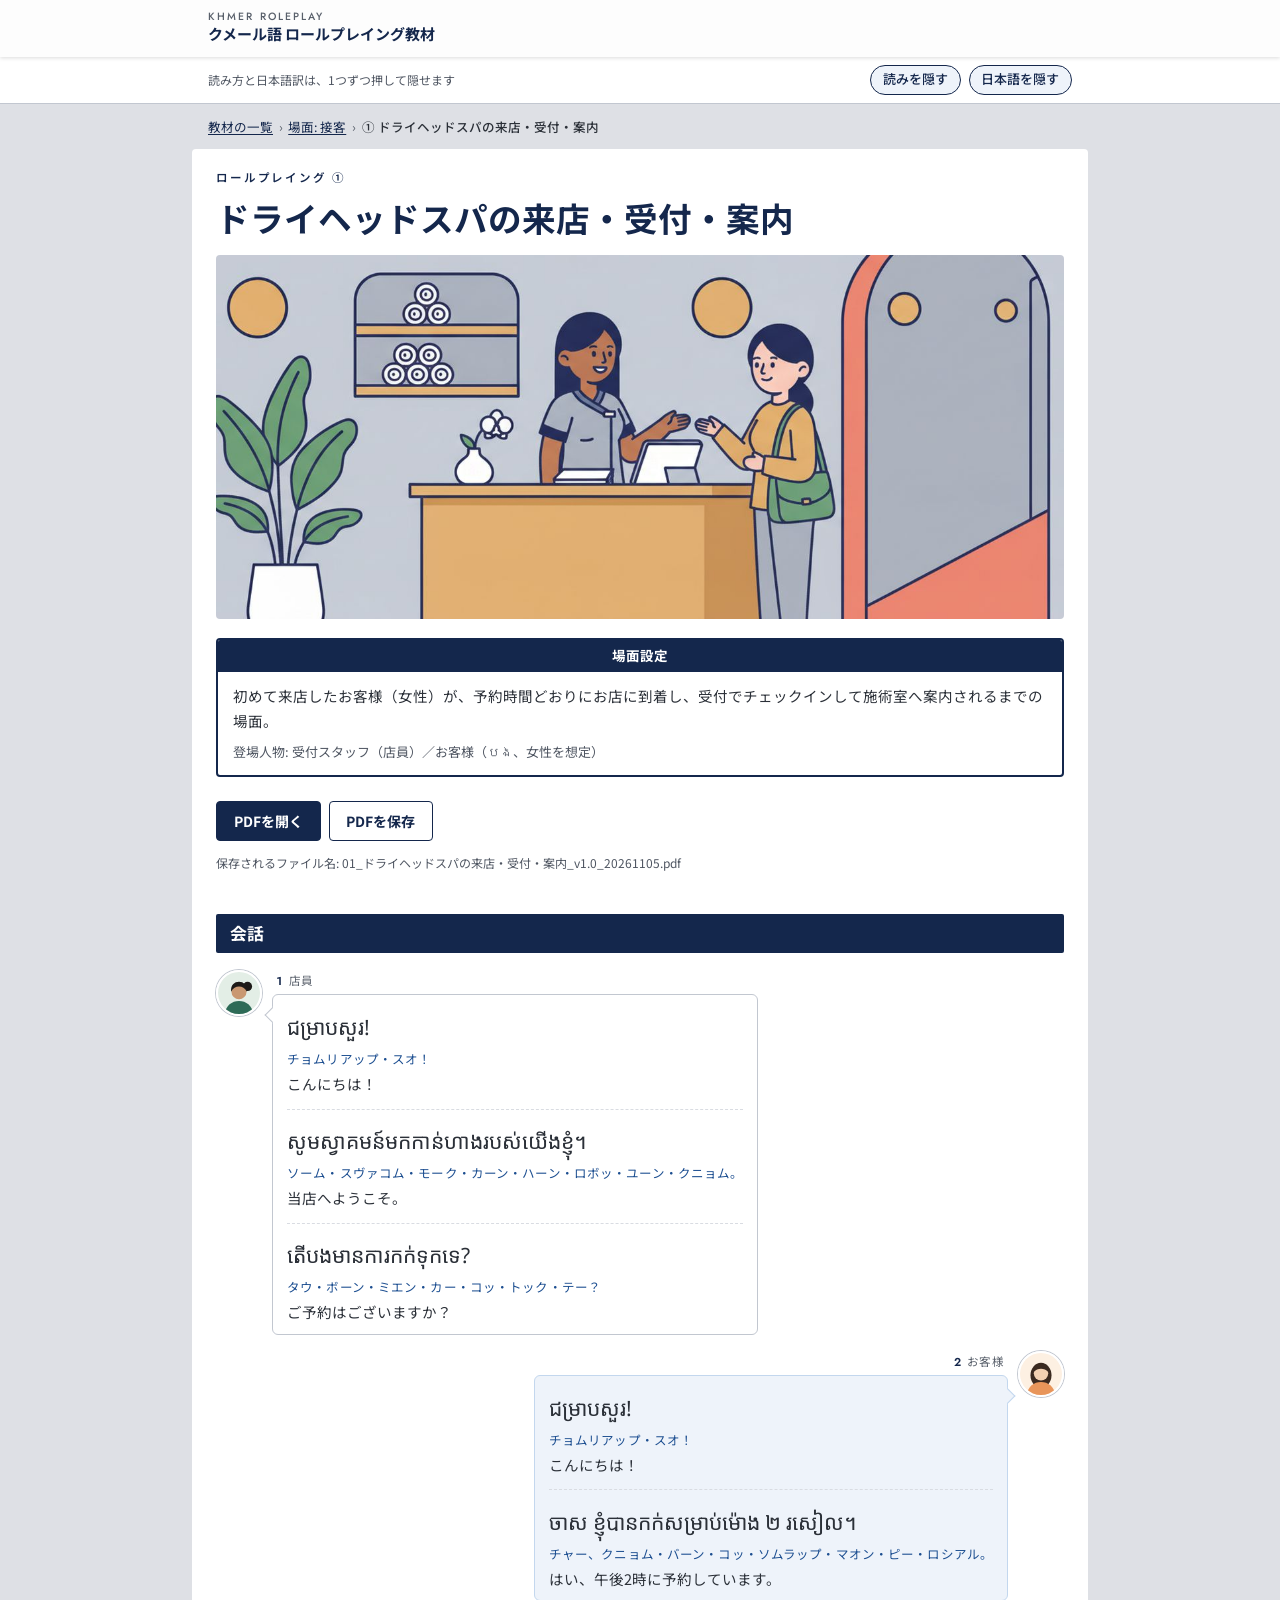
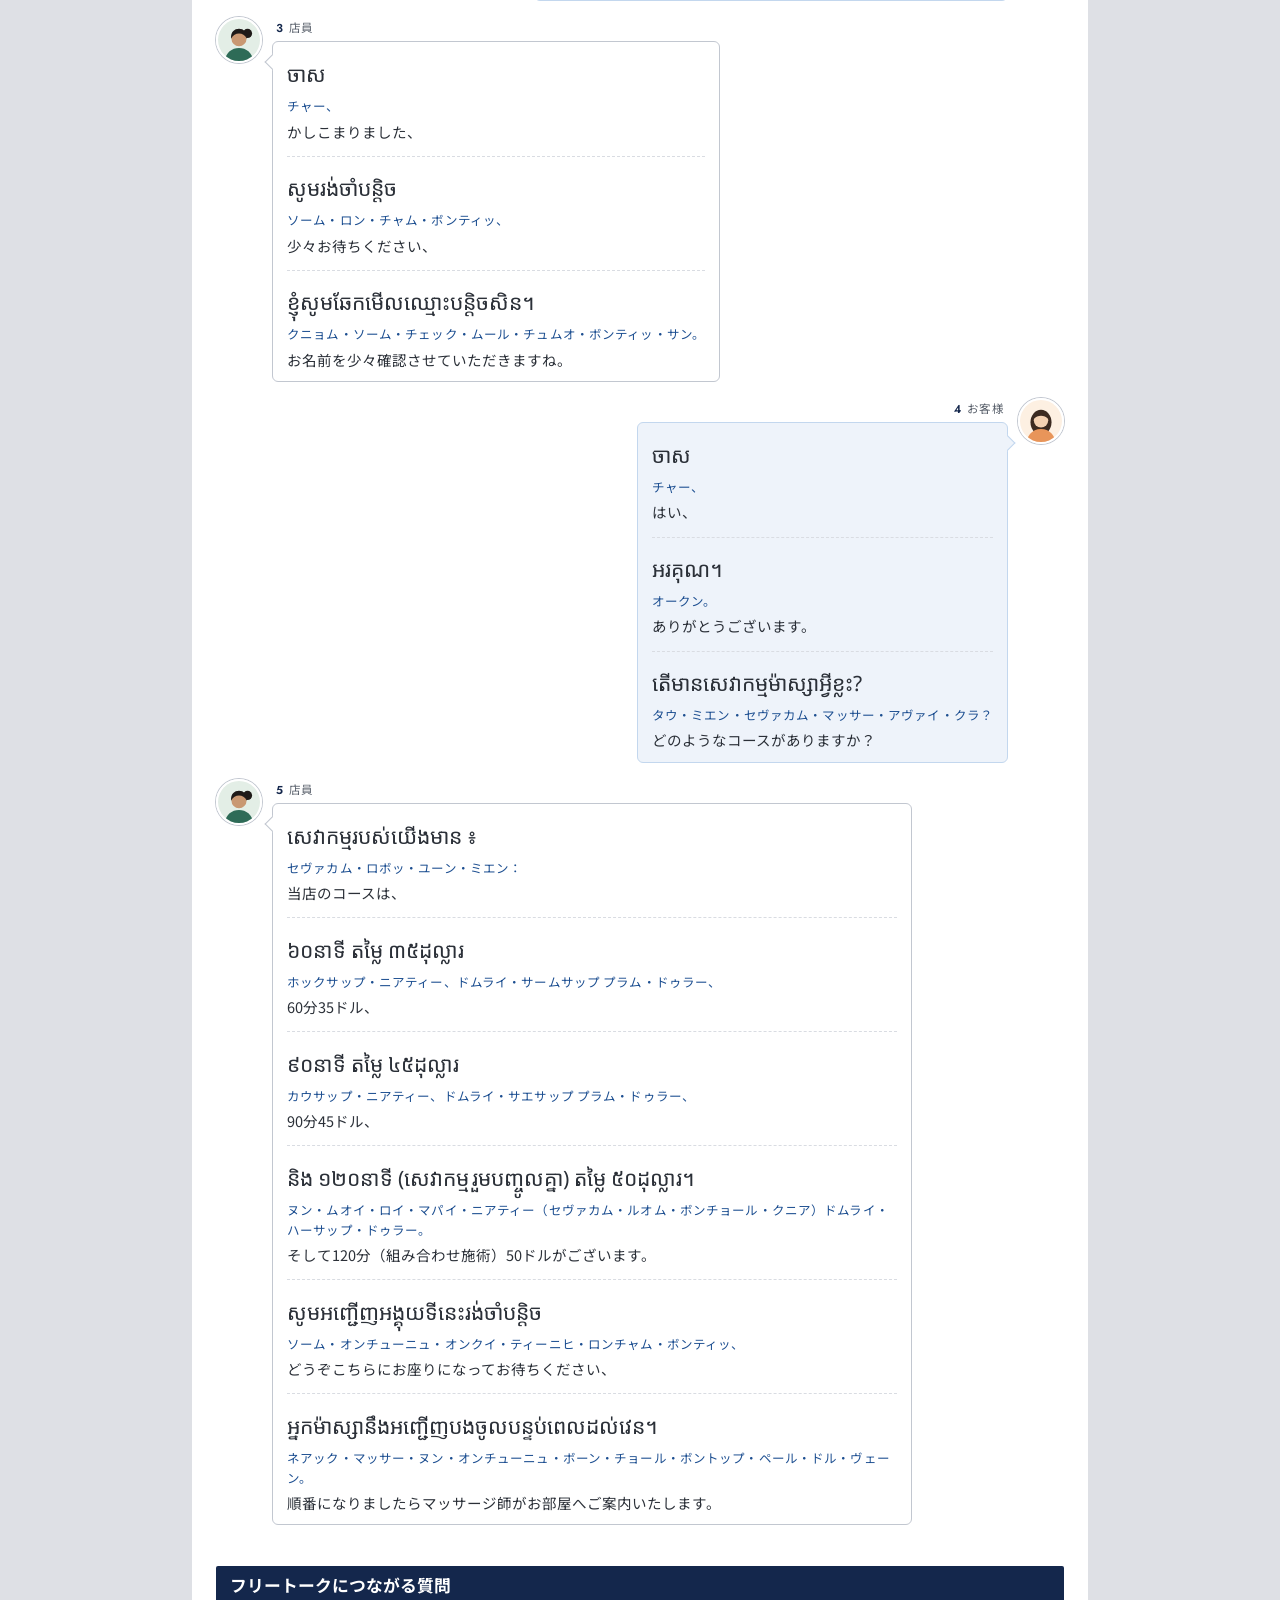
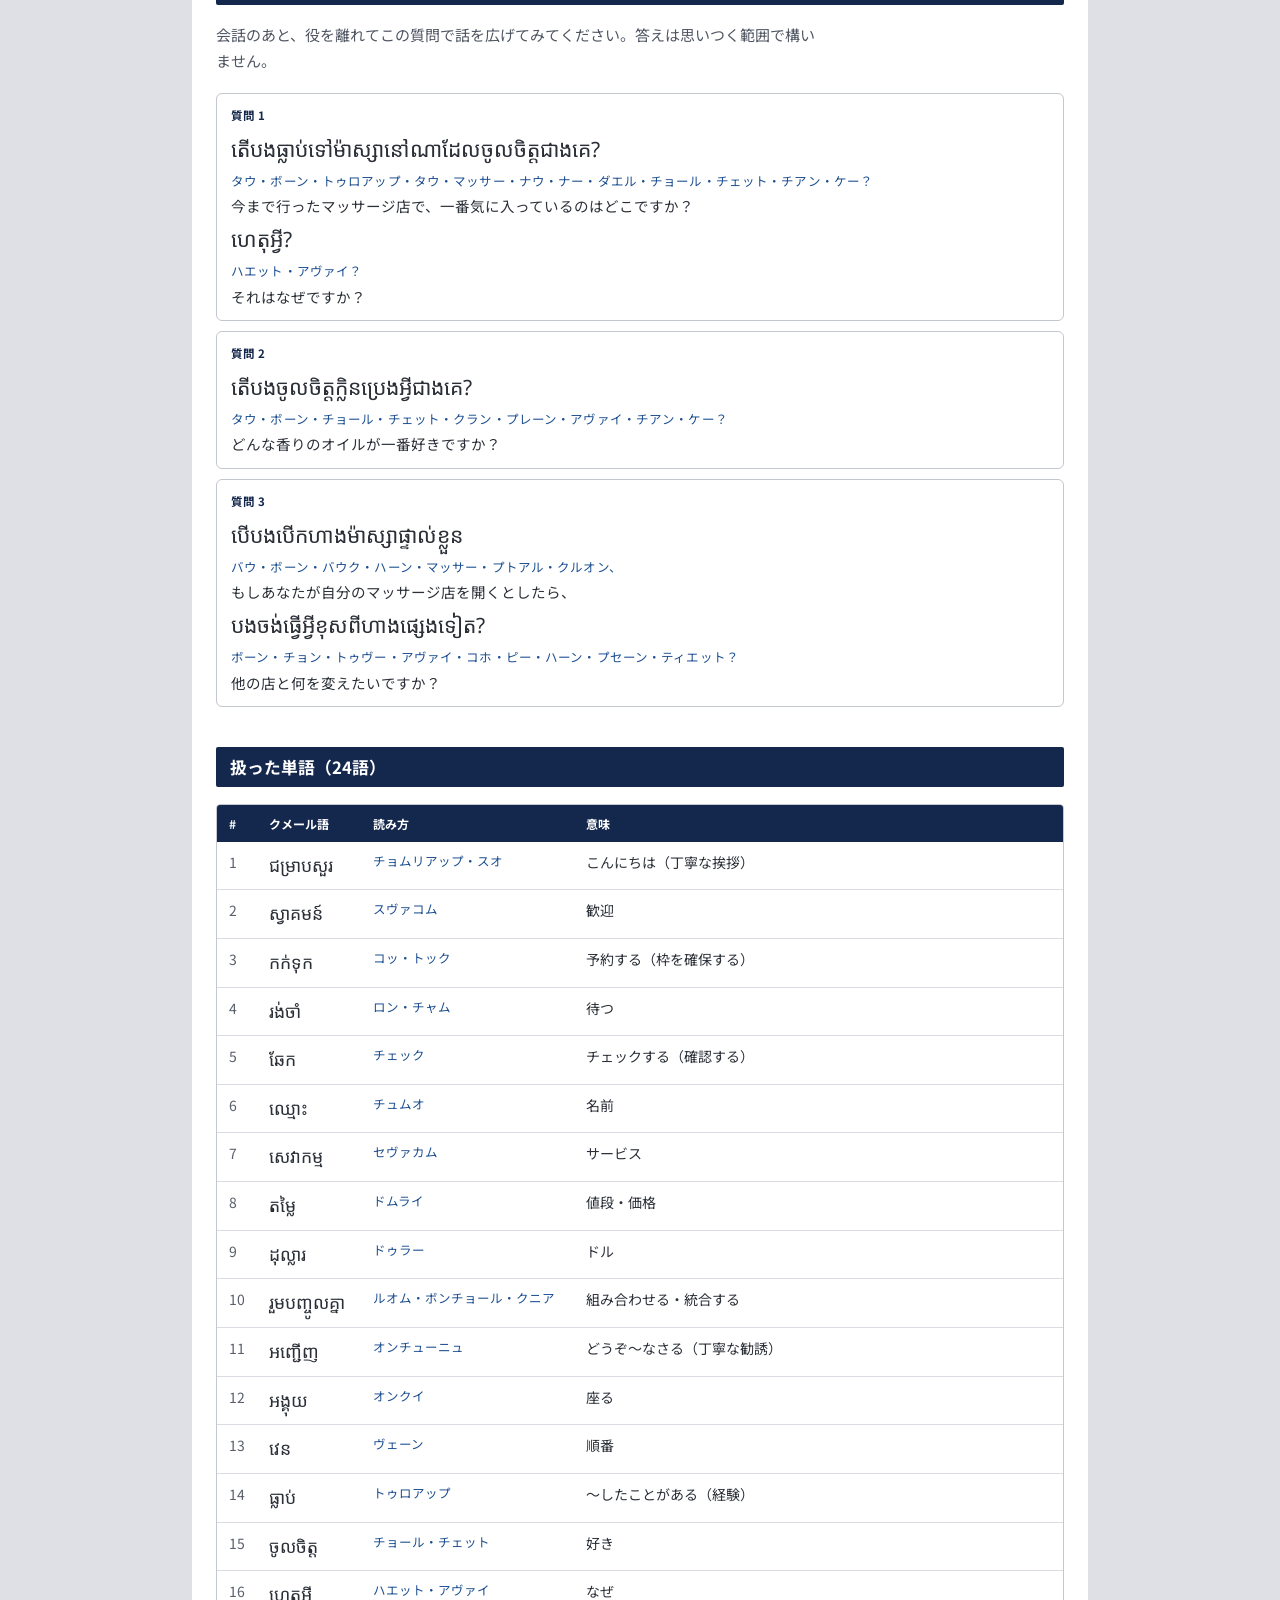
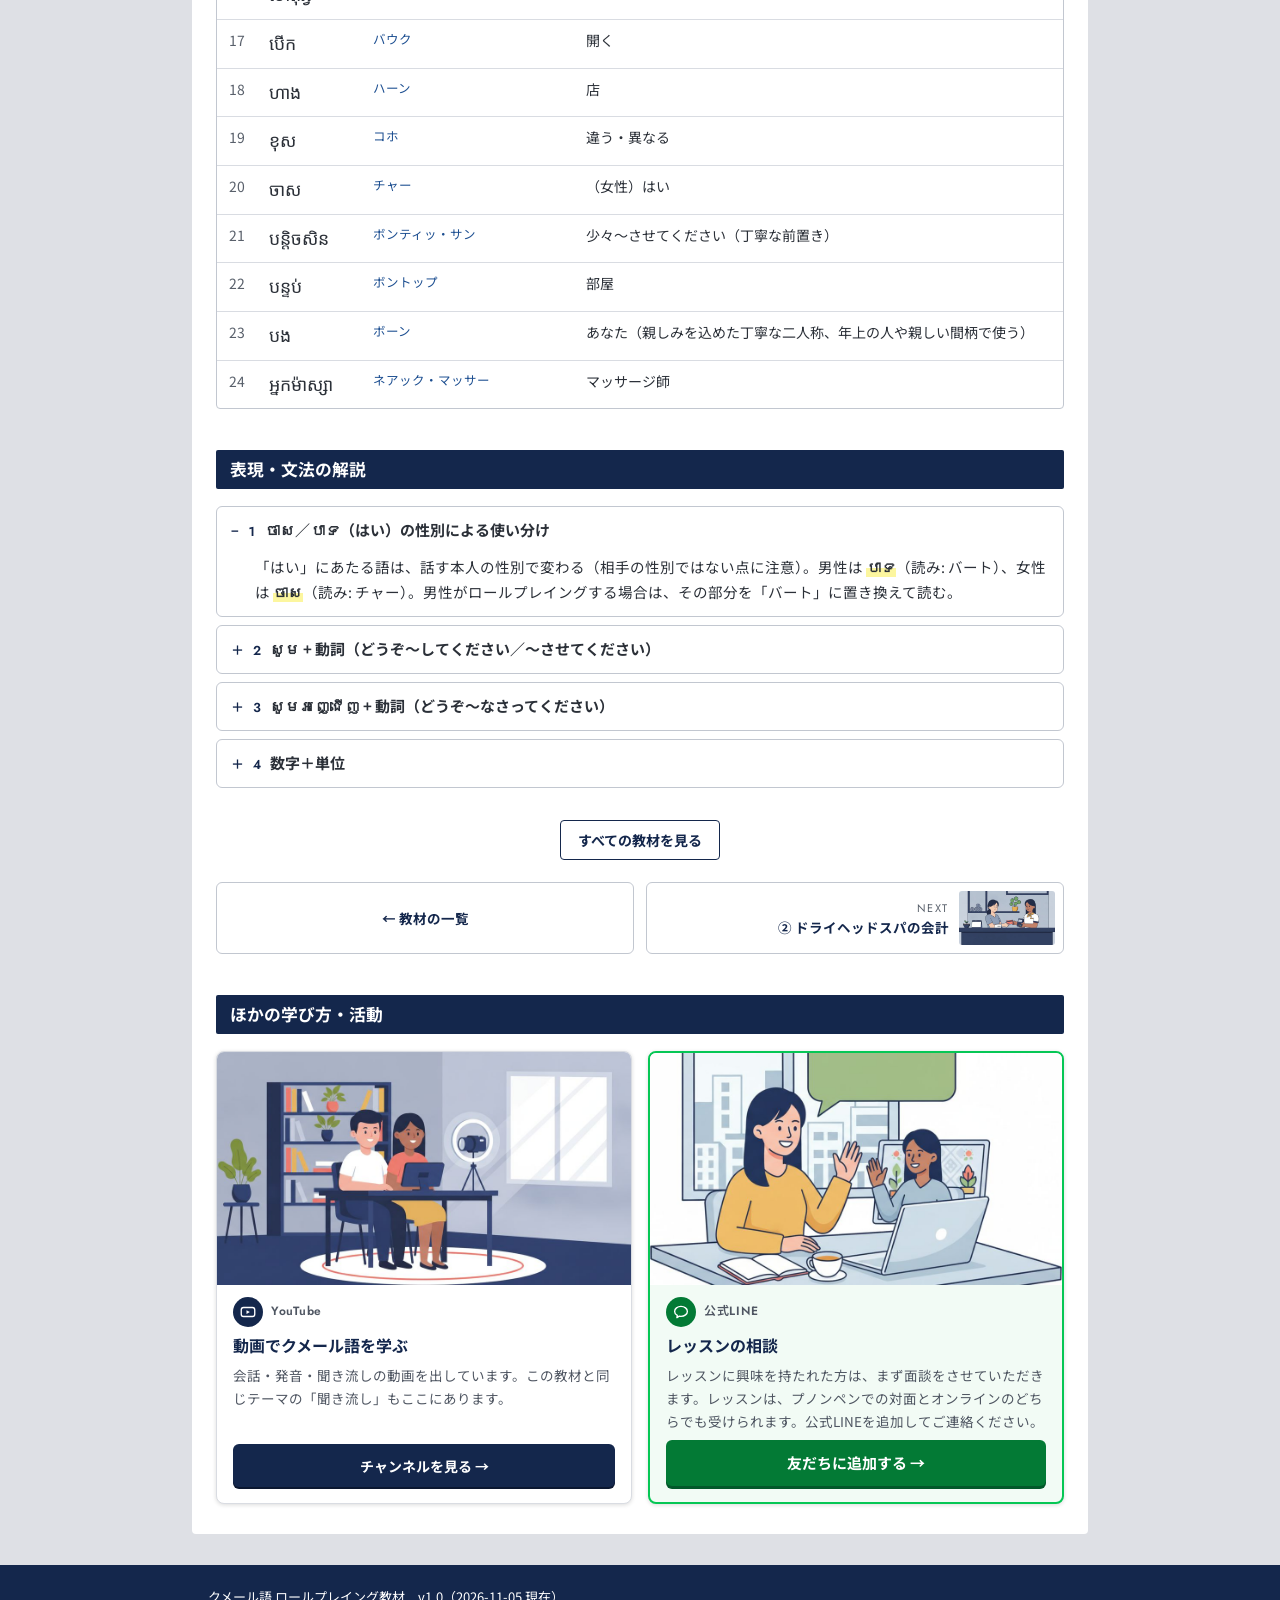
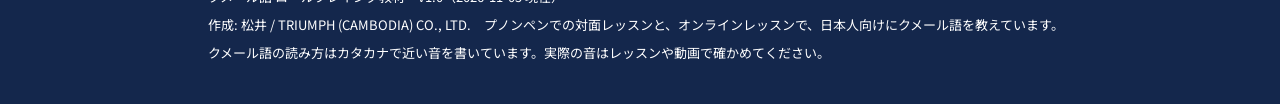
==== commit c97023dd: "暗い画面でも見本と同じ明るい配色に。私がやっていることを絵つきのカードにし、運営会社を追加。足もとにオンラインでも教えていることを Co-Authored-By: Claude Opus 5.5 <n" ====
--- a/01/index.html
+++ b/01/index.html
@@ -5,8 +5,8 @@
 <meta name="viewport" content="width=device-width, initial-scale=1, viewport-fit=cover">
 <title>ドライヘッドスパの来店・受付・案内｜クメール語 ロールプレイング教材</title>
 <meta name="description" content="ドライヘッドスパの来店・受付・案内。クメール語の会話・読み方・日本語訳・単語24語・文法解説。PDFつき。">
-<meta name="theme-color" content="#FDFDFD" media="(prefers-color-scheme: light)">
-<meta name="theme-color" content="#141B26" media="(prefers-color-scheme: dark)">
+<meta name="theme-color" content="#FDFDFD">
+<meta name="color-scheme" content="only light">
 <link rel="canonical" href="https://matsui-khmer.github.io/khmer-roleplay/01/">
 <meta property="og:title" content="ドライヘッドスパの来店・受付・案内｜クメール語 ロールプレイング教材">
 <meta property="og:description" content="ドライヘッドスパの来店・受付・案内。クメール語の会話・読み方・日本語訳・単語24語・文法解説。PDFつき。">
@@ -18,7 +18,7 @@
 <link rel="preconnect" href="https://fonts.googleapis.com">
 <link rel="preconnect" href="https://fonts.gstatic.com" crossorigin>
 <link rel="stylesheet" href="https://fonts.googleapis.com/css2?family=Noto+Sans+JP:wght@400;500;700&amp;family=Noto+Sans+Khmer:wght@400;600&amp;family=Jost:wght@500;600&amp;display=swap">
-<link rel="stylesheet" href="../assets/style.css">
+<link rel="stylesheet" href="../assets/style.css?v=d20261110b">
 </head>
 <body>
 <a class="skip" href="#main">本文へ</a>
@@ -107,17 +107,17 @@
 <p class="allbtn"><a class="btn" href="../">すべての教材を見る</a></p>
 <nav class="nav2"><a class="prev end" href="../"><span><span class="t">← 教材の一覧</span></span></a><a class="next" href="../02/"><img src="../thumbs/02.jpg" alt="" width="640" height="360" loading="lazy" decoding="async"><span><span class="d">NEXT</span><span class="t">② ドライヘッドスパの会計</span></span></a></nav>
 <h2 class="display" id="service">ほかの学び方・活動</h2>
-<ul class="svc">
-<li><div class="top"><span class="ic" aria-hidden="true"><svg viewBox="0 0 24 24"><rect x="3" y="6" width="18" height="12" rx="3" fill="none" stroke="currentColor" stroke-width="1.8"/><path d="M10 9.5v5l4.5-2.5z" fill="currentColor"/></svg></span><p class="who">YouTube</p></div><h3>動画でクメール語を学ぶ</h3><p>会話・発音・聞き流しの動画を出しています。この教材と同じテーマの「聞き流し」もここにあります。</p><p class="go"><a href="https://www.youtube.com/@cambodia_shibu" target="_blank" rel="noopener">チャンネルを見る →</a></p></li>
-<li class="line"><div class="top"><span class="ic" aria-hidden="true"><svg viewBox="0 0 24 24"><path d="M12 4.5c-4.7 0-8.5 3-8.5 6.7 0 2.2 1.4 4.2 3.6 5.4l-.6 3 3.3-2c.7.2 1.4.2 2.2.2 4.7 0 8.5-3 8.5-6.6S16.7 4.5 12 4.5z" fill="none" stroke="currentColor" stroke-width="1.8" stroke-linejoin="round"/></svg></span><p class="who">公式LINE</p></div><h3>レッスンの相談</h3><p>レッスンに興味を持たれた方は、まず面談をさせていただきます。公式LINEを追加してご連絡ください。</p><p class="go"><a href="https://matsui-khmer.github.io/khmer-word-app/line/?src=kyozai" target="_blank" rel="noopener">友だちに追加する →</a></p></li>
+<ul class="svc small">
+<li><a class="sv" href="https://www.youtube.com/@cambodia_shibu" target="_blank" rel="noopener" aria-label="YouTube：動画でクメール語を学ぶ（チャンネルを見る）"><span class="pic"><img src="../svc/youtube.jpg" alt="" width="640" height="360" loading="lazy" decoding="async"></span><div class="sb"><span class="top"><span class="ic" aria-hidden="true"><svg viewBox="0 0 24 24"><rect x="3" y="6" width="18" height="12" rx="3" fill="none" stroke="currentColor" stroke-width="1.8"/><path d="M10 9.5v5l4.5-2.5z" fill="currentColor"/></svg></span><span class="who">YouTube</span></span><h3>動画でクメール語を学ぶ</h3><span class="tx">会話・発音・聞き流しの動画を出しています。この教材と同じテーマの「聞き流し」もここにあります。</span><span class="go" aria-hidden="true">チャンネルを見る →</span></div></a></li>
+<li class="line"><a class="sv" href="https://matsui-khmer.github.io/khmer-word-app/line/?src=kyozai" target="_blank" rel="noopener" aria-label="公式LINE：レッスンの相談（友だちに追加する）"><span class="pic"><img src="../svc/line.jpg" alt="" width="640" height="360" loading="lazy" decoding="async"></span><div class="sb"><span class="top"><span class="ic" aria-hidden="true"><svg viewBox="0 0 24 24"><path d="M12 4.5c-4.7 0-8.5 3-8.5 6.7 0 2.2 1.4 4.2 3.6 5.4l-.6 3 3.3-2c.7.2 1.4.2 2.2.2 4.7 0 8.5-3 8.5-6.6S16.7 4.5 12 4.5z" fill="none" stroke="currentColor" stroke-width="1.8" stroke-linejoin="round"/></svg></span><span class="who">公式LINE</span></span><h3>レッスンの相談</h3><span class="tx">レッスンに興味を持たれた方は、まず面談をさせていただきます。レッスンは、プノンペンでの対面とオンラインのどちらでも受けられます。公式LINEを追加してご連絡ください。</span><span class="go" aria-hidden="true">友だちに追加する →</span></div></a></li>
 </ul>
 </main>
 <footer class="foot"><div class="wrap">
 <p>クメール語 ロールプレイング教材　v1.0（2026-11-05 現在）</p>
-<p>作成: 松井 / TRIUMPH (CAMBODIA) CO., LTD.　プノンペンで日本人向けにクメール語を教えています。</p>
+<p>作成: 松井 / TRIUMPH (CAMBODIA) CO., LTD.　プノンペンでの対面レッスンと、オンラインレッスンで、日本人向けにクメール語を教えています。</p>
 <p>クメール語の読み方はカタカナで近い音を書いています。実際の音はレッスンや動画で確かめてください。</p>
 </div></footer>
 <script>window.BASE="/khmer-roleplay/";</script>
-<script src="../assets/app.js" defer></script>
+<script src="../assets/app.js?v=d20261110b" defer></script>
 </body>
 </html>
--- a/assets/style.css
+++ b/assets/style.css
@@ -47,64 +47,11 @@
   --on-line: #FFFFFF;
   --shadow: 0 1px 4px rgba(0, 0, 0, .14);
   --maxw: 56rem;
-}
-
-@media (prefers-color-scheme: dark) {
-  :root:not([data-theme="light"]) {
-    --paper: #0F141D;
-    --sheet: #171E2A;
-    --head: #141B26;
-    --find: #1A2333;
-    --chip: #222C3C;
-    --ink: #E5E8EE;
-    --ink-soft: #B0B8C5;
-    --ink-faint: #9AA3B1;
-    --yomi: #9DC0F5;
-    --rule: #283244;
-    --rule-hard: #39455A;
-    --main: #9DB8E8;
-    --main-ink: #B7CBF0;
-    --main-soft: #1C2A40;
-    --main-line: #34507A;
-    --on-main: #0F1726;
-    --band: #24365A;
-    --on-band: #E5E8EE;
-    --mark: #5C5418;
-    --line: #36C26A;
-    --line-edge: #2FAF5E;
-    --line-soft: #14261C;
-    --on-line: #06200F;
-    --shadow: 0 1px 4px rgba(0, 0, 0, .5);
-    color-scheme: dark;
-  }
-}
-
-:root[data-theme="dark"] {
-  --paper: #0F141D;
-  --sheet: #171E2A;
-  --head: #141B26;
-  --find: #1A2333;
-  --chip: #222C3C;
-  --ink: #E5E8EE;
-  --ink-soft: #B0B8C5;
-  --ink-faint: #9AA3B1;
-  --yomi: #9DC0F5;
-  --rule: #283244;
-  --rule-hard: #39455A;
-  --main: #9DB8E8;
-  --main-ink: #B7CBF0;
-  --main-soft: #1C2A40;
-  --main-line: #34507A;
-  --on-main: #0F1726;
-  --band: #24365A;
-  --on-band: #E5E8EE;
-  --mark: #5C5418;
-  --line: #36C26A;
-  --line-edge: #2FAF5E;
-  --line-soft: #14261C;
-  --on-line: #06200F;
-  --shadow: 0 1px 4px rgba(0, 0, 0, .5);
-  color-scheme: dark;
+  /* ★★ 2026-11-10 夜、暗い画面の配色をやめた。松井さん「背景が全体的に暗くて見本で見せてもらったものと
+     全然クオリティが異なります。ダークモードでも見本と同じ色にして良いので、とにかく見本と全く同じデザインに」。
+     端末が暗い表示でも、この明るい配色だけで出す（ブラウザの自動の暗転も断る＝only light）。
+     **暗い画面の塊を戻さないこと**（点検する.py ■15 が見ている） */
+  color-scheme: only light;
 }
 
 * { box-sizing: border-box }
@@ -168,7 +115,7 @@
 }
 .band b { font-weight: 700; white-space: nowrap }
 .band a { color: var(--on-band); margin-inline-start: auto; white-space: nowrap }
-/* ★ 明るい画面では --main と --band が同じ紺なので、ふつうの枠だと帯に溶ける（レビューF2） */
+/* ★ --main と --band が同じ紺なので、ふつうの枠だと帯に溶ける（レビューF2） */
 .band a:focus-visible { outline-color: var(--on-band) }
 
 /* ── 上の白い帯（サイト名。案1改） ──────────────────── */
@@ -426,29 +373,43 @@
 }
 .log time { color: var(--ink-soft); font-size: 13px; font-variant-numeric: tabular-nums }
 
-/* ── サービス案内（案37 → 案1改で印つき） ─────────────── */
+/* ── サービス案内（案37 → 2026-11-10 夜、絵つきのカードに） ───────
+   松井さん「他が開いてみたいと思わないデザインなので、つい押したくなるようなデザインにしてください」
+   → カード全体が1つのリンク。上に絵、下に紺の大きなボタン。乗せると浮いて絵が寄る。
+   公式LINEは、一覧では先頭に横長の大きいカード（教材ページの小さい版ではふつうの大きさ）。 */
 .svc {
   list-style: none;
   padding: 0;
   margin: 0;
   display: grid;
-  gap: 14px;
+  gap: 16px;
   grid-template-columns: repeat(auto-fill, minmax(15rem, 1fr));
 }
-.svc li {
-  background: var(--sheet);
-  border: 1px solid var(--rule-hard);
-  border-radius: 6px;
-  padding: 14px 16px 16px;
+.svc li { display: flex; min-width: 0 }
+.sv {
   display: flex;
   flex-direction: column;
-  gap: .45em;
+  width: 100%;
   min-width: 0;
-}
-.svc .top { display: flex; align-items: center; gap: 10px }
-.svc .ic {
-  width: 40px;
-  height: 40px;
+  background: var(--sheet);
+  border: 1px solid var(--rule);
+  border-radius: 8px;
+  overflow: hidden;
+  text-decoration: none;
+  color: inherit;
+  box-shadow: var(--shadow);
+  transition: transform .2s, box-shadow .2s;
+}
+.sv:hover { transform: translateY(-3px); box-shadow: 0 10px 22px -10px rgba(20, 39, 76, .45); color: inherit }
+.sv:focus-visible { outline: 2px solid var(--main); outline-offset: 3px }
+.sv .pic { display: block; aspect-ratio: 16 / 9; max-width: 100%; overflow: hidden; background: var(--chip) }
+.sv .pic img { display: block; width: 100%; height: 100%; object-fit: cover; transition: transform .35s }
+.sv:hover .pic img { transform: scale(1.05) }
+.sb { display: flex; flex-direction: column; gap: .45em; padding: 12px 16px 16px; flex: 1; min-width: 0 }
+.sv .top { display: flex; align-items: center; gap: 8px }
+.sv .ic {
+  width: 30px;
+  height: 30px;
   border-radius: 50%;
   background: var(--main);
   color: var(--on-main);
@@ -456,35 +417,50 @@
   place-items: center;
   flex: none;
 }
-.svc .ic svg { width: 22px; height: 22px; display: block }
-.svc .who {
+.sv .ic svg { width: 18px; height: 18px; display: block }
+.sv .who {
   font-family: "Jost", "Noto Sans JP", sans-serif;
   font-size: 12px;
   font-weight: 600;
   letter-spacing: .06em;
   color: var(--ink-soft);
-  margin: 0;
-}
-.svc h3 { font-size: 15.5px; line-height: 1.45; margin: 0; color: var(--main-ink) }
-.svc p { margin: 0; font-size: 13.5px; color: var(--ink-soft) }
-.svc .go { margin-top: auto; padding-top: .4em }
-.svc .go a {
-  display: inline-block;
-  font-size: 13.5px;
+}
+.svc h3 { font-size: 16px; line-height: 1.45; margin: 0; color: var(--main-ink) }
+.sv .tx { font-size: 13.5px; line-height: 1.7; color: var(--ink-soft) }
+.sv .go {
+  margin-top: auto;
+  display: block;
+  text-align: center;
+  font-size: 14px;
   font-weight: 700;
-  text-decoration: none;
-  padding: .4em 1em;
-  border-radius: 4px;
-  border: 1.5px solid var(--main);
-  color: var(--main-ink);
-}
-.svc .go a:hover { background: var(--main-soft) }
+  padding: .65em 1em;
+  border-radius: 6px;
+  background: var(--main);
+  color: var(--on-main);
+  box-shadow: 0 2px 0 #0B1730;
+}
+.sb .go { margin-top: auto }
+.sv:hover .go { filter: brightness(1.25) }
 /* 公式LINE だけ緑で目立たせる（レッスンの相談の入口）。
-   ★ ボタンの地は #048A3C。LINE の緑 #06C755 に白い字だと 2.2:1 しかない */
-.svc li.line { border: 2px solid var(--line-edge); background: var(--line-soft) }
+   ★ ボタンの地は #037A35。LINE の緑 #06C755 に白い字だと 2.2:1 しかない */
+.svc li.line .sv { border: 2px solid var(--line-edge); background: var(--line-soft) }
 .svc li.line .ic { background: var(--line); color: var(--on-line) }
-.svc li.line .go a { background: var(--line); border-color: var(--line); color: var(--on-line) }
-.svc li.line .go a:hover { filter: brightness(1.08) }
+.svc li.line .go { background: var(--line); color: var(--on-line); box-shadow: 0 3px 0 #02582A; font-size: 15px }
+/* ★ 乗せたときは明るくしない（明るくすると白い字が 4.5:1 を割る。2026-11-10 夜のレビュー指摘7）。濃くする */
+.svc li.line .sv:hover .go { filter: none; background: #02692D }
+/* 一覧では先頭に横長（作る.py が先頭に並べて出す。order で前に出すとキーボードの順とずれる） */
+.svc:not(.small) li.line { grid-column: 1 / -1 }
+@media (min-width: 48rem) {
+  .svc:not(.small) li.line .sv { flex-direction: row; align-items: stretch }
+  .svc:not(.small) li.line .pic { width: 46%; flex: none }
+  .svc:not(.small) li.line .sb { justify-content: center; padding: 22px 26px; gap: .6em }
+  .svc:not(.small) li.line h3 { font-size: 21px }
+  .svc:not(.small) li.line .tx { font-size: 14.5px }
+  .svc:not(.small) li.line .go { margin-top: .6em; align-self: flex-start; padding: .75em 2em; font-size: 16px }
+}
+/* 教材ページの小さい版（2枚）は2列に固定（auto-fill だと広い画面で3列目が空く。見本も2列） */
+.svc.small { grid-template-columns: repeat(2, minmax(0, 1fr)) }
+@media (max-width: 30rem) { .svc.small { grid-template-columns: 1fr } }
 
 /* ── 教材ページ ───────────────────────────── */
 .hero {
@@ -840,6 +816,6 @@
 }
 
 @media (prefers-reduced-motion: reduce) {
-  .thumb img { transition: none }
-  .card > a:hover .thumb img { transform: none }
-}
+  .thumb img, .sv, .sv .pic img { transition: none }
+  .card > a:hover .thumb img, .sv:hover, .sv:hover .pic img { transform: none }
+}
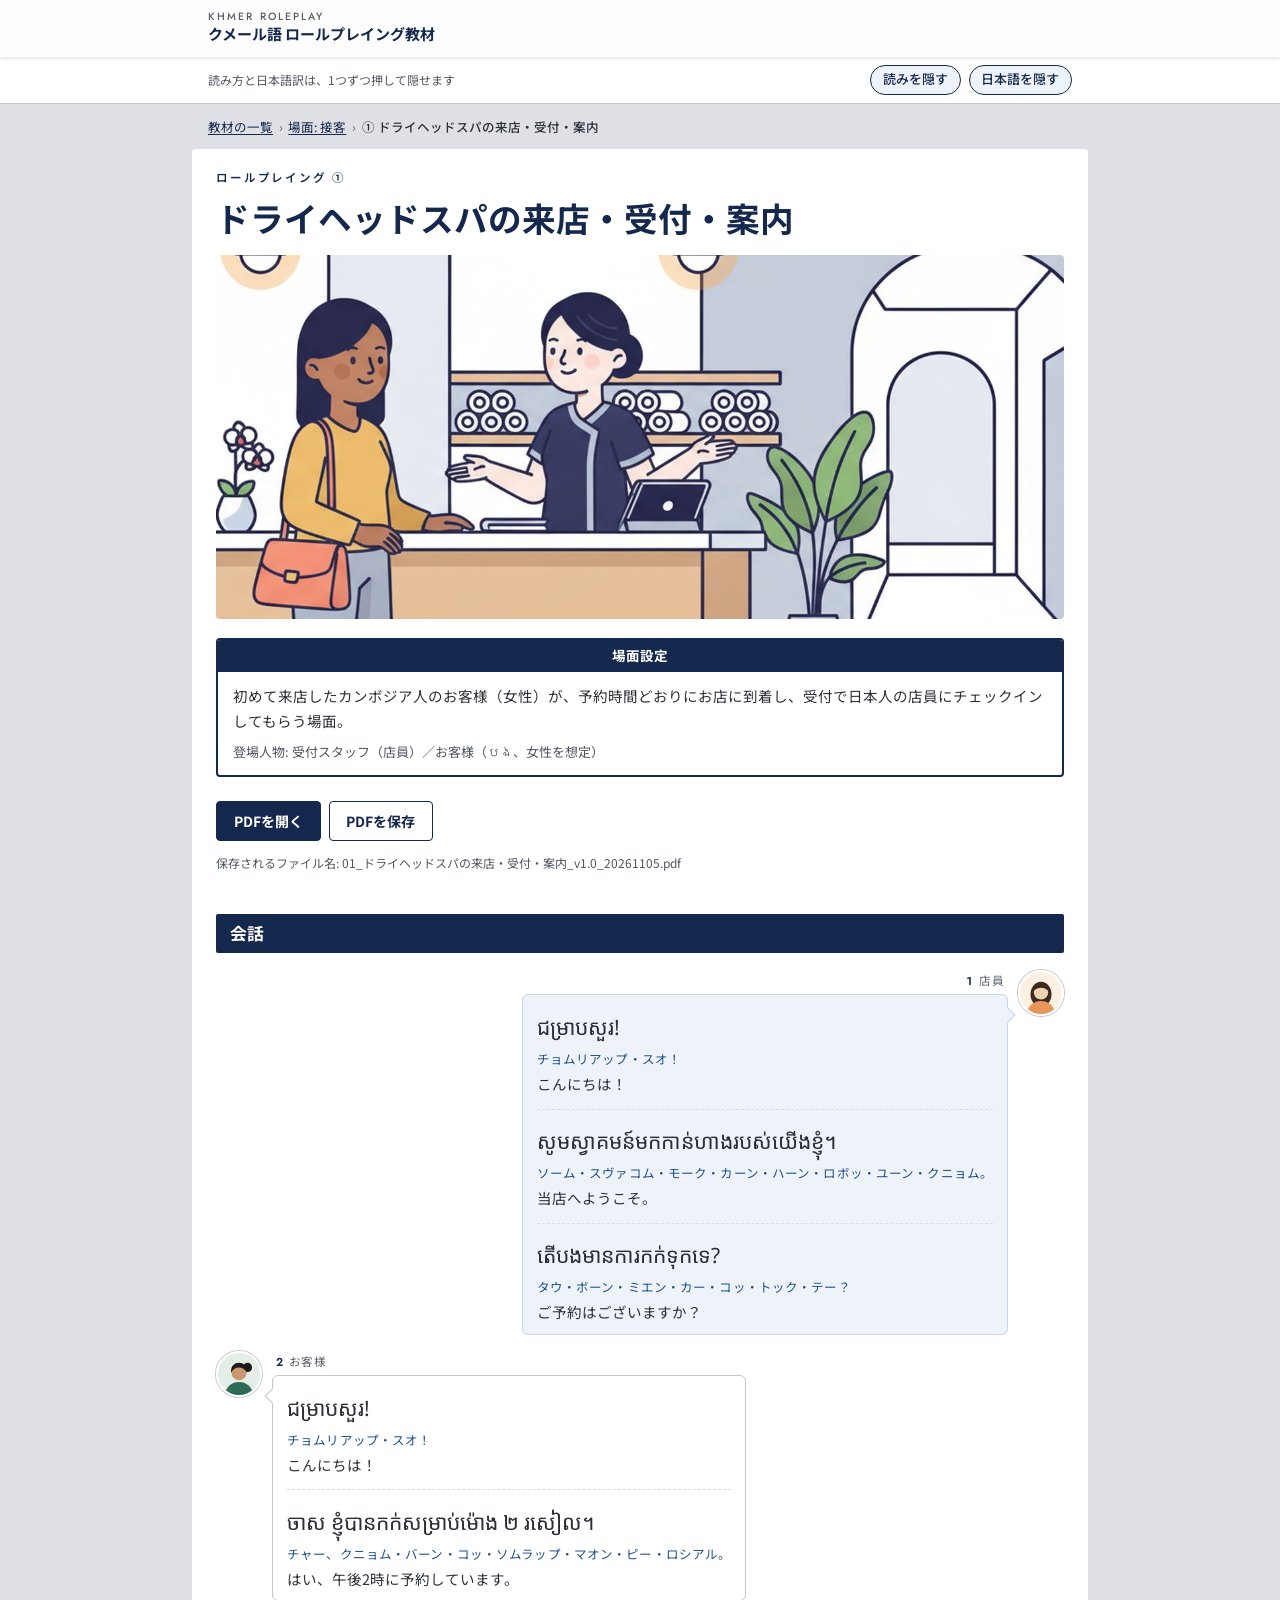
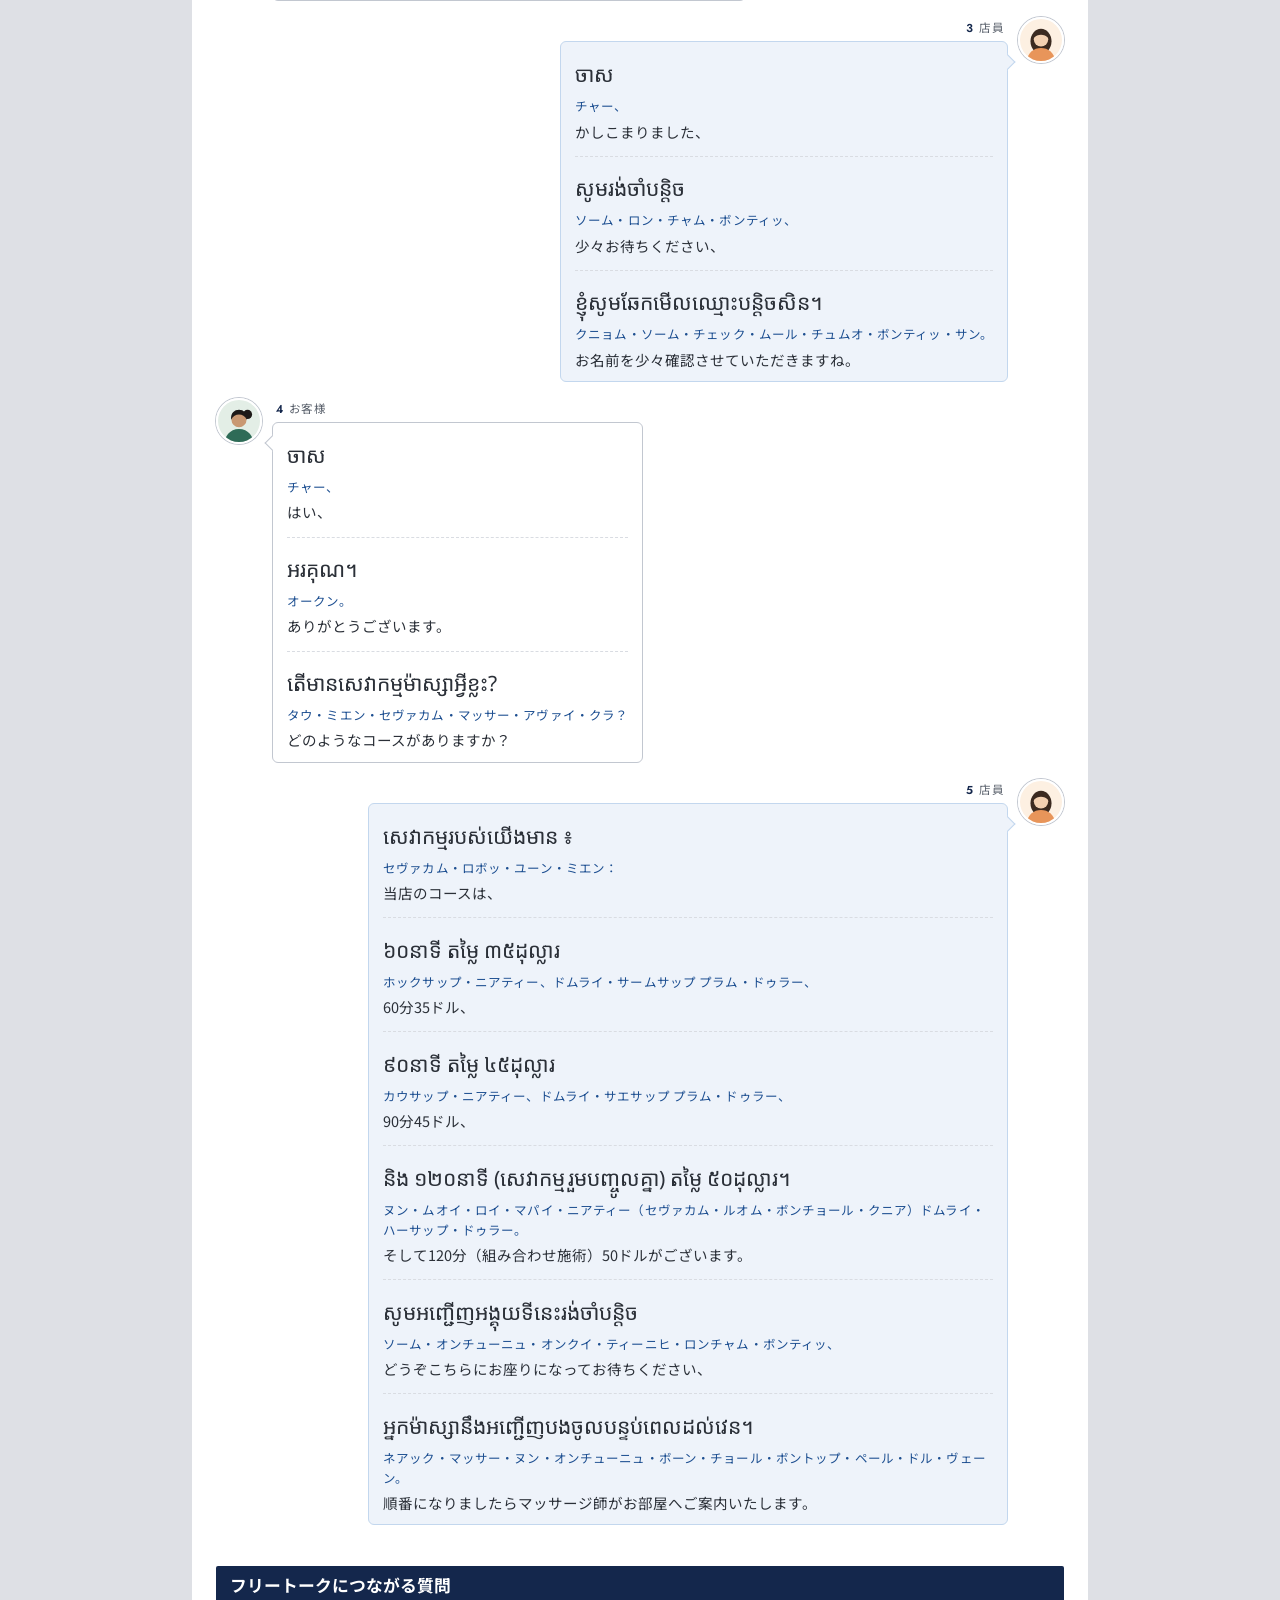
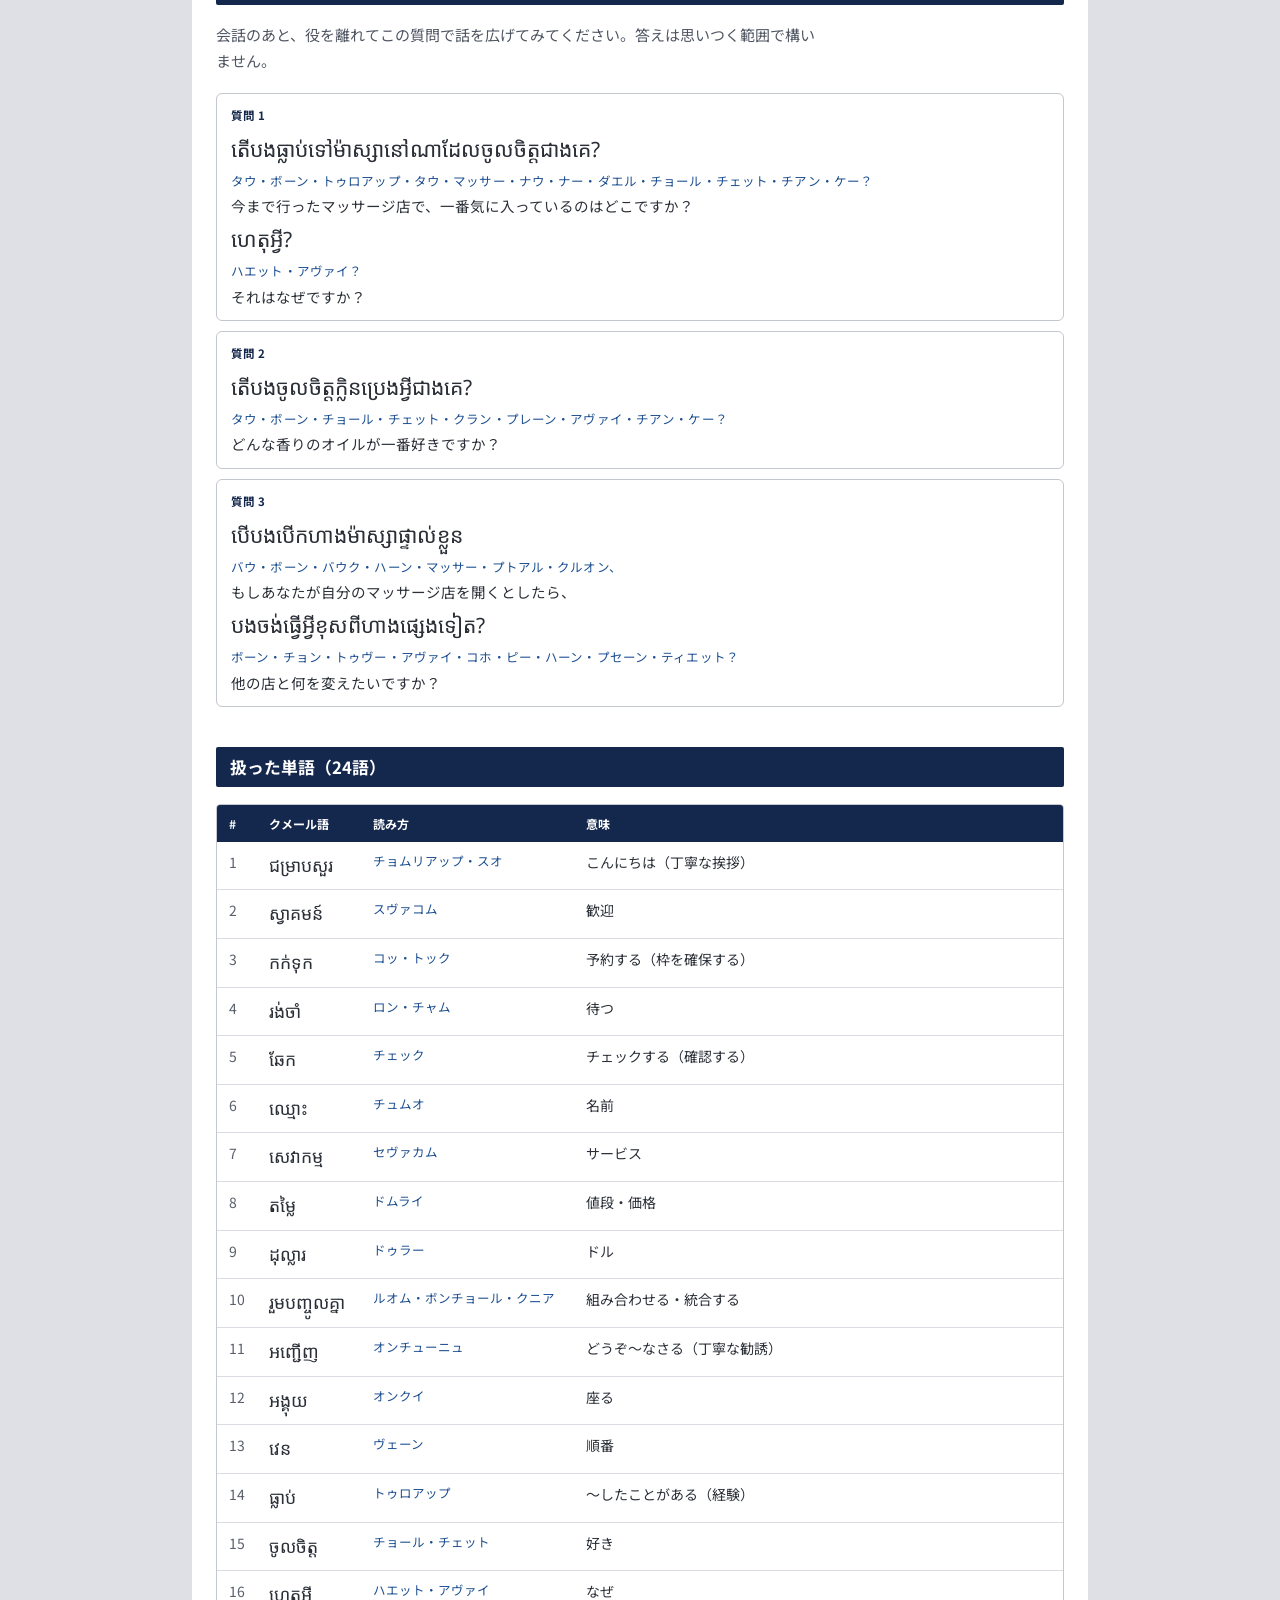
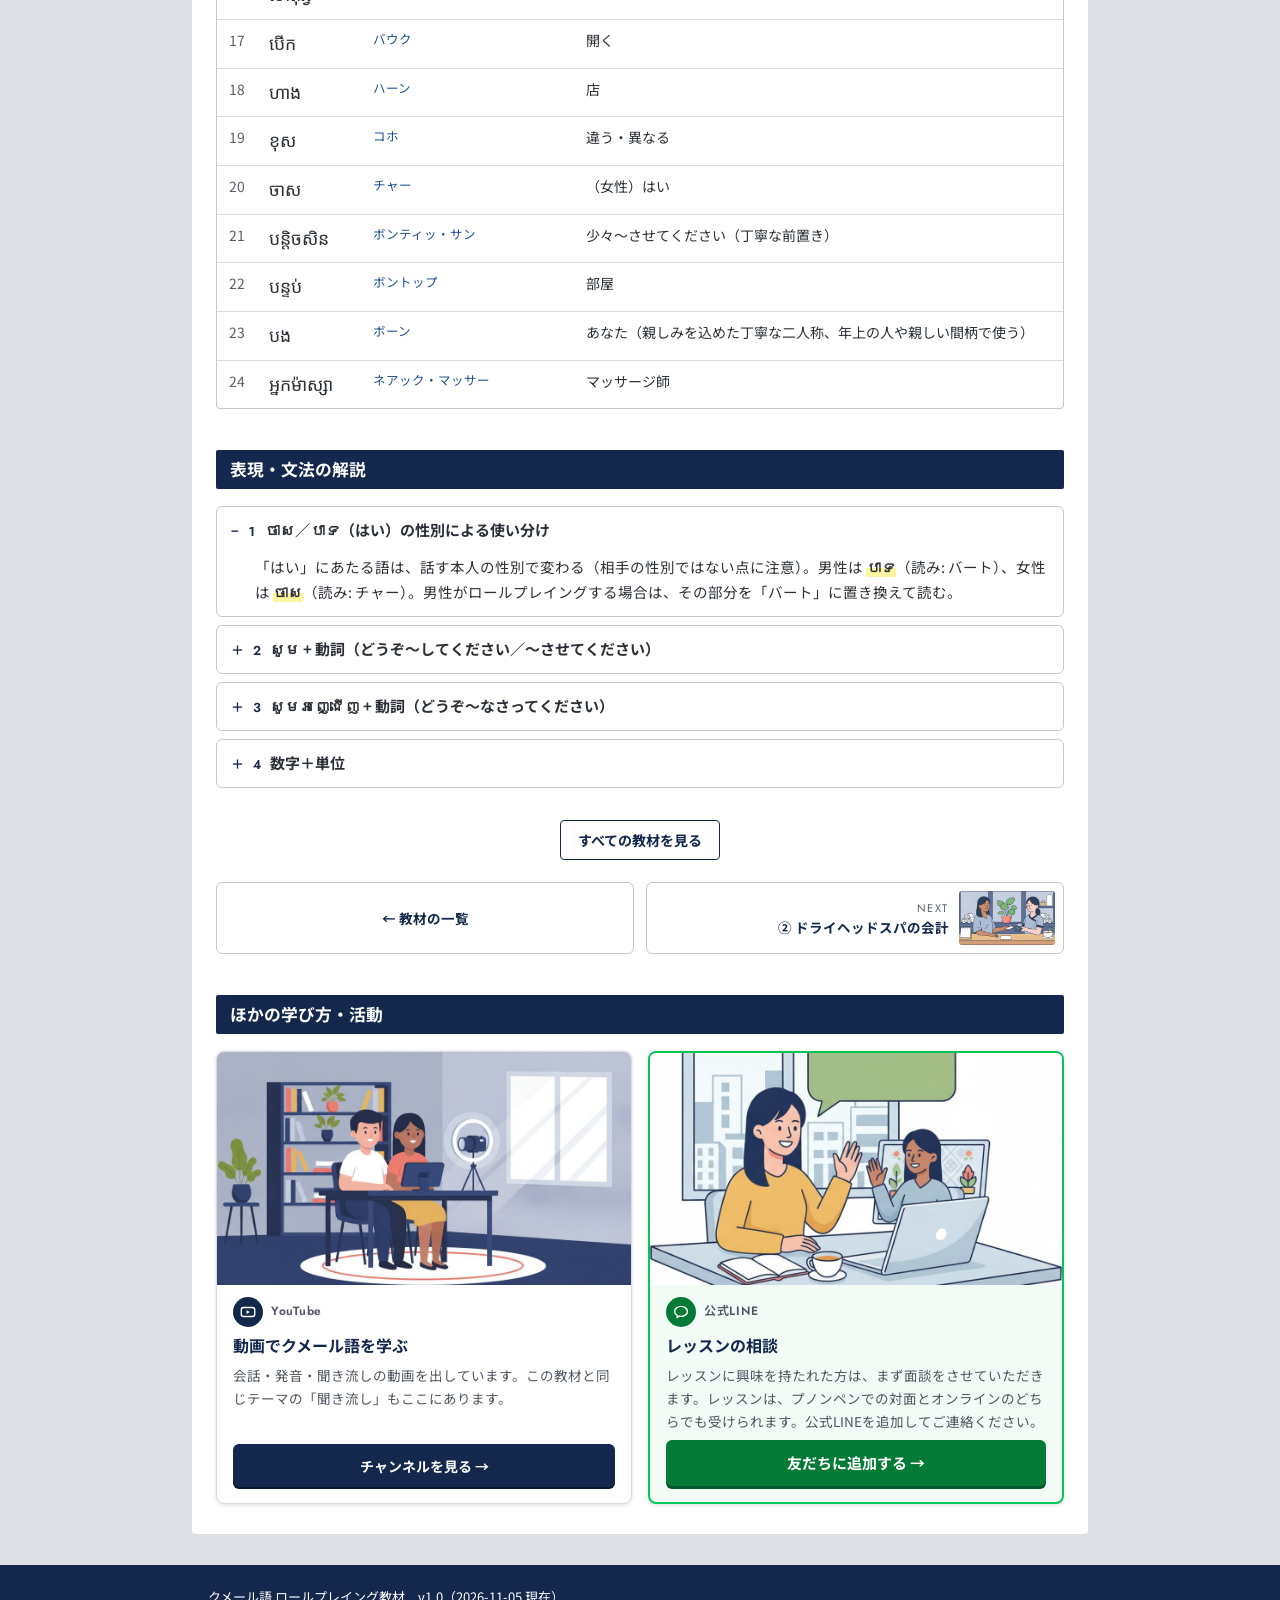
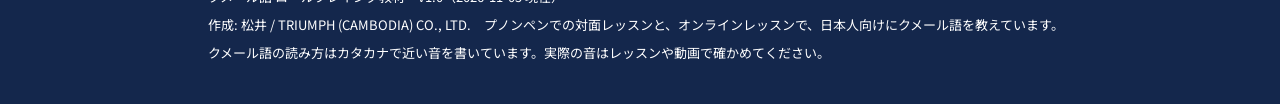
==== commit bc944057: "スパ①〜③: 読む人を日本人の店員に（お客様はカンボジア人）・場面設定に国籍・サムネイルを描き直し Co-Authored-By: Claude Opus 5.5 <noreply@anthropic" ====
--- a/01/index.html
+++ b/01/index.html
@@ -37,7 +37,7 @@
 <div class="setting">
 <p class="cap">場面設定</p>
 <div class="in">
-<p>初めて来店したお客様（女性）が、予約時間どおりにお店に到着し、受付でチェックインして施術室へ案内されるまでの場面。</p>
+<p>初めて来店したカンボジア人のお客様（女性）が、予約時間どおりにお店に到着し、受付で日本人の店員にチェックインしてもらう場面。</p>
 <p class="cast">登場人物: 受付スタッフ（店員）／お客様（បង、女性を想定）</p>
 </div>
 </div>
@@ -50,11 +50,11 @@
 
 <h2 class="display">会話</h2>
 <ul class="talk">
-<li class="turn"><span class="av" aria-hidden="true"><svg viewBox="0 0 64 64" aria-hidden="true"><rect width="64" height="64" fill="#E3EEE6"/><circle cx="45" cy="22" r="7" fill="#1E1A18"/><path d="M10 64c2-13 11-20 22-20s20 7 22 20z" fill="#2E6B57"/><circle cx="32" cy="30" r="11.5" fill="#C99872"/><path d="M20 30c-1-10 5-15 12-15s13 5 12 15c-3-6-7-8-12-8s-9 2-12 8z" fill="#1E1A18"/></svg></span><div class="tb"><p class="who"><span class="no" aria-hidden="true">1</span>店員</p><div class="bub"><div class="ln"><p class="km" lang="km">ជម្រាបសួរ!</p><button type="button" class="peel yomi" aria-pressed="true"><span class="txt">チョムリアップ・スオ！</span><span class="veil">読みを出す</span></button><button type="button" class="peel ja" aria-pressed="true"><span class="txt">こんにちは！</span><span class="veil">日本語を出す</span></button></div><div class="ln"><p class="km" lang="km">សូមស្វាគមន៍មកកាន់ហាងរបស់យើងខ្ញុំ។</p><button type="button" class="peel yomi" aria-pressed="true"><span class="txt">ソーム・スヴァコム・モーク・カーン・ハーン・ロボッ・ユーン・クニョム。</span><span class="veil">読みを出す</span></button><button type="button" class="peel ja" aria-pressed="true"><span class="txt">当店へようこそ。</span><span class="veil">日本語を出す</span></button></div><div class="ln"><p class="km" lang="km">តើបងមានការកក់ទុកទេ?</p><button type="button" class="peel yomi" aria-pressed="true"><span class="txt">タウ・ボーン・ミエン・カー・コッ・トック・テー？</span><span class="veil">読みを出す</span></button><button type="button" class="peel ja" aria-pressed="true"><span class="txt">ご予約はございますか？</span><span class="veil">日本語を出す</span></button></div></div></div></li>
-<li class="turn me"><span class="av" aria-hidden="true"><svg viewBox="0 0 64 64" aria-hidden="true"><rect width="64" height="64" fill="#FDF0E2"/><ellipse cx="32" cy="34" rx="16" ry="19" fill="#3B2A20"/><path d="M10 64c2-13 11-20 22-20s20 7 22 20z" fill="#E8955A"/><circle cx="32" cy="31" r="11" fill="#F3D1B2"/><path d="M20 30c0-9 5-14 12-14s12 5 12 14c-4-5-8-6-12-6s-8 1-12 6z" fill="#3B2A20"/></svg></span><div class="tb"><p class="who"><span class="no" aria-hidden="true">2</span>お客様</p><div class="bub"><div class="ln"><p class="km" lang="km">ជម្រាបសួរ!</p><button type="button" class="peel yomi" aria-pressed="true"><span class="txt">チョムリアップ・スオ！</span><span class="veil">読みを出す</span></button><button type="button" class="peel ja" aria-pressed="true"><span class="txt">こんにちは！</span><span class="veil">日本語を出す</span></button></div><div class="ln"><p class="km" lang="km">ចាស ខ្ញុំបានកក់សម្រាប់ម៉ោង ២ រសៀល។</p><button type="button" class="peel yomi" aria-pressed="true"><span class="txt">チャー、クニョム・バーン・コッ・ソムラップ・マオン・ピー・ロシアル。</span><span class="veil">読みを出す</span></button><button type="button" class="peel ja" aria-pressed="true"><span class="txt">はい、午後2時に予約しています。</span><span class="veil">日本語を出す</span></button></div></div></div></li>
-<li class="turn"><span class="av" aria-hidden="true"><svg viewBox="0 0 64 64" aria-hidden="true"><rect width="64" height="64" fill="#E3EEE6"/><circle cx="45" cy="22" r="7" fill="#1E1A18"/><path d="M10 64c2-13 11-20 22-20s20 7 22 20z" fill="#2E6B57"/><circle cx="32" cy="30" r="11.5" fill="#C99872"/><path d="M20 30c-1-10 5-15 12-15s13 5 12 15c-3-6-7-8-12-8s-9 2-12 8z" fill="#1E1A18"/></svg></span><div class="tb"><p class="who"><span class="no" aria-hidden="true">3</span>店員</p><div class="bub"><div class="ln"><p class="km" lang="km">ចាស</p><button type="button" class="peel yomi" aria-pressed="true"><span class="txt">チャー、</span><span class="veil">読みを出す</span></button><button type="button" class="peel ja" aria-pressed="true"><span class="txt">かしこまりました、</span><span class="veil">日本語を出す</span></button></div><div class="ln"><p class="km" lang="km">សូមរង់ចាំបន្តិច</p><button type="button" class="peel yomi" aria-pressed="true"><span class="txt">ソーム・ロン・チャム・ボンティッ、</span><span class="veil">読みを出す</span></button><button type="button" class="peel ja" aria-pressed="true"><span class="txt">少々お待ちください、</span><span class="veil">日本語を出す</span></button></div><div class="ln"><p class="km" lang="km">ខ្ញុំសូមឆែកមើលឈ្មោះបន្តិចសិន។</p><button type="button" class="peel yomi" aria-pressed="true"><span class="txt">クニョム・ソーム・チェック・ムール・チュムオ・ボンティッ・サン。</span><span class="veil">読みを出す</span></button><button type="button" class="peel ja" aria-pressed="true"><span class="txt">お名前を少々確認させていただきますね。</span><span class="veil">日本語を出す</span></button></div></div></div></li>
-<li class="turn me"><span class="av" aria-hidden="true"><svg viewBox="0 0 64 64" aria-hidden="true"><rect width="64" height="64" fill="#FDF0E2"/><ellipse cx="32" cy="34" rx="16" ry="19" fill="#3B2A20"/><path d="M10 64c2-13 11-20 22-20s20 7 22 20z" fill="#E8955A"/><circle cx="32" cy="31" r="11" fill="#F3D1B2"/><path d="M20 30c0-9 5-14 12-14s12 5 12 14c-4-5-8-6-12-6s-8 1-12 6z" fill="#3B2A20"/></svg></span><div class="tb"><p class="who"><span class="no" aria-hidden="true">4</span>お客様</p><div class="bub"><div class="ln"><p class="km" lang="km">ចាស</p><button type="button" class="peel yomi" aria-pressed="true"><span class="txt">チャー、</span><span class="veil">読みを出す</span></button><button type="button" class="peel ja" aria-pressed="true"><span class="txt">はい、</span><span class="veil">日本語を出す</span></button></div><div class="ln"><p class="km" lang="km">អរគុណ។</p><button type="button" class="peel yomi" aria-pressed="true"><span class="txt">オークン。</span><span class="veil">読みを出す</span></button><button type="button" class="peel ja" aria-pressed="true"><span class="txt">ありがとうございます。</span><span class="veil">日本語を出す</span></button></div><div class="ln"><p class="km" lang="km">តើមានសេវាកម្មម៉ាស្សាអ្វីខ្លះ?</p><button type="button" class="peel yomi" aria-pressed="true"><span class="txt">タウ・ミエン・セヴァカム・マッサー・アヴァイ・クラ？</span><span class="veil">読みを出す</span></button><button type="button" class="peel ja" aria-pressed="true"><span class="txt">どのようなコースがありますか？</span><span class="veil">日本語を出す</span></button></div></div></div></li>
-<li class="turn"><span class="av" aria-hidden="true"><svg viewBox="0 0 64 64" aria-hidden="true"><rect width="64" height="64" fill="#E3EEE6"/><circle cx="45" cy="22" r="7" fill="#1E1A18"/><path d="M10 64c2-13 11-20 22-20s20 7 22 20z" fill="#2E6B57"/><circle cx="32" cy="30" r="11.5" fill="#C99872"/><path d="M20 30c-1-10 5-15 12-15s13 5 12 15c-3-6-7-8-12-8s-9 2-12 8z" fill="#1E1A18"/></svg></span><div class="tb"><p class="who"><span class="no" aria-hidden="true">5</span>店員</p><div class="bub"><div class="ln"><p class="km" lang="km">សេវាកម្មរបស់យើងមាន ៖</p><button type="button" class="peel yomi" aria-pressed="true"><span class="txt">セヴァカム・ロボッ・ユーン・ミエン：</span><span class="veil">読みを出す</span></button><button type="button" class="peel ja" aria-pressed="true"><span class="txt">当店のコースは、</span><span class="veil">日本語を出す</span></button></div><div class="ln"><p class="km" lang="km">៦០នាទី តម្លៃ ៣៥ដុល្លារ</p><button type="button" class="peel yomi" aria-pressed="true"><span class="txt">ホックサップ・ニアティー、ドムライ・サームサップ プラム・ドゥラー、</span><span class="veil">読みを出す</span></button><button type="button" class="peel ja" aria-pressed="true"><span class="txt">60分35ドル、</span><span class="veil">日本語を出す</span></button></div><div class="ln"><p class="km" lang="km">៩០នាទី តម្លៃ ៤៥ដុល្លារ</p><button type="button" class="peel yomi" aria-pressed="true"><span class="txt">カウサップ・ニアティー、ドムライ・サエサップ プラム・ドゥラー、</span><span class="veil">読みを出す</span></button><button type="button" class="peel ja" aria-pressed="true"><span class="txt">90分45ドル、</span><span class="veil">日本語を出す</span></button></div><div class="ln"><p class="km" lang="km">និង ១២០នាទី (សេវាកម្មរួមបញ្ចូលគ្នា) តម្លៃ ៥០ដុល្លារ។</p><button type="button" class="peel yomi" aria-pressed="true"><span class="txt">ヌン・ムオイ・ロイ・マパイ・ニアティー（セヴァカム・ルオム・ボンチョール・クニア）ドムライ・ハーサップ・ドゥラー。</span><span class="veil">読みを出す</span></button><button type="button" class="peel ja" aria-pressed="true"><span class="txt">そして120分（組み合わせ施術）50ドルがございます。</span><span class="veil">日本語を出す</span></button></div><div class="ln"><p class="km" lang="km">សូមអញ្ជើញអង្គុយទីនេះរង់ចាំបន្តិច</p><button type="button" class="peel yomi" aria-pressed="true"><span class="txt">ソーム・オンチューニュ・オンクイ・ティーニヒ・ロンチャム・ボンティッ、</span><span class="veil">読みを出す</span></button><button type="button" class="peel ja" aria-pressed="true"><span class="txt">どうぞこちらにお座りになってお待ちください、</span><span class="veil">日本語を出す</span></button></div><div class="ln"><p class="km" lang="km">អ្នកម៉ាស្សានឹងអញ្ជើញបងចូលបន្ទប់ពេលដល់វេន។</p><button type="button" class="peel yomi" aria-pressed="true"><span class="txt">ネアック・マッサー・ヌン・オンチューニュ・ボーン・チョール・ボントップ・ペール・ドル・ヴェーン。</span><span class="veil">読みを出す</span></button><button type="button" class="peel ja" aria-pressed="true"><span class="txt">順番になりましたらマッサージ師がお部屋へご案内いたします。</span><span class="veil">日本語を出す</span></button></div></div></div></li>
+<li class="turn me"><span class="av" aria-hidden="true"><svg viewBox="0 0 64 64" aria-hidden="true"><rect width="64" height="64" fill="#FDF0E2"/><ellipse cx="32" cy="34" rx="16" ry="19" fill="#3B2A20"/><path d="M10 64c2-13 11-20 22-20s20 7 22 20z" fill="#E8955A"/><circle cx="32" cy="31" r="11" fill="#F3D1B2"/><path d="M20 30c0-9 5-14 12-14s12 5 12 14c-4-5-8-6-12-6s-8 1-12 6z" fill="#3B2A20"/></svg></span><div class="tb"><p class="who"><span class="no" aria-hidden="true">1</span>店員</p><div class="bub"><div class="ln"><p class="km" lang="km">ជម្រាបសួរ!</p><button type="button" class="peel yomi" aria-pressed="true"><span class="txt">チョムリアップ・スオ！</span><span class="veil">読みを出す</span></button><button type="button" class="peel ja" aria-pressed="true"><span class="txt">こんにちは！</span><span class="veil">日本語を出す</span></button></div><div class="ln"><p class="km" lang="km">សូមស្វាគមន៍មកកាន់ហាងរបស់យើងខ្ញុំ។</p><button type="button" class="peel yomi" aria-pressed="true"><span class="txt">ソーム・スヴァコム・モーク・カーン・ハーン・ロボッ・ユーン・クニョム。</span><span class="veil">読みを出す</span></button><button type="button" class="peel ja" aria-pressed="true"><span class="txt">当店へようこそ。</span><span class="veil">日本語を出す</span></button></div><div class="ln"><p class="km" lang="km">តើបងមានការកក់ទុកទេ?</p><button type="button" class="peel yomi" aria-pressed="true"><span class="txt">タウ・ボーン・ミエン・カー・コッ・トック・テー？</span><span class="veil">読みを出す</span></button><button type="button" class="peel ja" aria-pressed="true"><span class="txt">ご予約はございますか？</span><span class="veil">日本語を出す</span></button></div></div></div></li>
+<li class="turn"><span class="av" aria-hidden="true"><svg viewBox="0 0 64 64" aria-hidden="true"><rect width="64" height="64" fill="#E3EEE6"/><circle cx="45" cy="22" r="7" fill="#1E1A18"/><path d="M10 64c2-13 11-20 22-20s20 7 22 20z" fill="#2E6B57"/><circle cx="32" cy="30" r="11.5" fill="#C99872"/><path d="M20 30c-1-10 5-15 12-15s13 5 12 15c-3-6-7-8-12-8s-9 2-12 8z" fill="#1E1A18"/></svg></span><div class="tb"><p class="who"><span class="no" aria-hidden="true">2</span>お客様</p><div class="bub"><div class="ln"><p class="km" lang="km">ជម្រាបសួរ!</p><button type="button" class="peel yomi" aria-pressed="true"><span class="txt">チョムリアップ・スオ！</span><span class="veil">読みを出す</span></button><button type="button" class="peel ja" aria-pressed="true"><span class="txt">こんにちは！</span><span class="veil">日本語を出す</span></button></div><div class="ln"><p class="km" lang="km">ចាស ខ្ញុំបានកក់សម្រាប់ម៉ោង ២ រសៀល។</p><button type="button" class="peel yomi" aria-pressed="true"><span class="txt">チャー、クニョム・バーン・コッ・ソムラップ・マオン・ピー・ロシアル。</span><span class="veil">読みを出す</span></button><button type="button" class="peel ja" aria-pressed="true"><span class="txt">はい、午後2時に予約しています。</span><span class="veil">日本語を出す</span></button></div></div></div></li>
+<li class="turn me"><span class="av" aria-hidden="true"><svg viewBox="0 0 64 64" aria-hidden="true"><rect width="64" height="64" fill="#FDF0E2"/><ellipse cx="32" cy="34" rx="16" ry="19" fill="#3B2A20"/><path d="M10 64c2-13 11-20 22-20s20 7 22 20z" fill="#E8955A"/><circle cx="32" cy="31" r="11" fill="#F3D1B2"/><path d="M20 30c0-9 5-14 12-14s12 5 12 14c-4-5-8-6-12-6s-8 1-12 6z" fill="#3B2A20"/></svg></span><div class="tb"><p class="who"><span class="no" aria-hidden="true">3</span>店員</p><div class="bub"><div class="ln"><p class="km" lang="km">ចាស</p><button type="button" class="peel yomi" aria-pressed="true"><span class="txt">チャー、</span><span class="veil">読みを出す</span></button><button type="button" class="peel ja" aria-pressed="true"><span class="txt">かしこまりました、</span><span class="veil">日本語を出す</span></button></div><div class="ln"><p class="km" lang="km">សូមរង់ចាំបន្តិច</p><button type="button" class="peel yomi" aria-pressed="true"><span class="txt">ソーム・ロン・チャム・ボンティッ、</span><span class="veil">読みを出す</span></button><button type="button" class="peel ja" aria-pressed="true"><span class="txt">少々お待ちください、</span><span class="veil">日本語を出す</span></button></div><div class="ln"><p class="km" lang="km">ខ្ញុំសូមឆែកមើលឈ្មោះបន្តិចសិន។</p><button type="button" class="peel yomi" aria-pressed="true"><span class="txt">クニョム・ソーム・チェック・ムール・チュムオ・ボンティッ・サン。</span><span class="veil">読みを出す</span></button><button type="button" class="peel ja" aria-pressed="true"><span class="txt">お名前を少々確認させていただきますね。</span><span class="veil">日本語を出す</span></button></div></div></div></li>
+<li class="turn"><span class="av" aria-hidden="true"><svg viewBox="0 0 64 64" aria-hidden="true"><rect width="64" height="64" fill="#E3EEE6"/><circle cx="45" cy="22" r="7" fill="#1E1A18"/><path d="M10 64c2-13 11-20 22-20s20 7 22 20z" fill="#2E6B57"/><circle cx="32" cy="30" r="11.5" fill="#C99872"/><path d="M20 30c-1-10 5-15 12-15s13 5 12 15c-3-6-7-8-12-8s-9 2-12 8z" fill="#1E1A18"/></svg></span><div class="tb"><p class="who"><span class="no" aria-hidden="true">4</span>お客様</p><div class="bub"><div class="ln"><p class="km" lang="km">ចាស</p><button type="button" class="peel yomi" aria-pressed="true"><span class="txt">チャー、</span><span class="veil">読みを出す</span></button><button type="button" class="peel ja" aria-pressed="true"><span class="txt">はい、</span><span class="veil">日本語を出す</span></button></div><div class="ln"><p class="km" lang="km">អរគុណ។</p><button type="button" class="peel yomi" aria-pressed="true"><span class="txt">オークン。</span><span class="veil">読みを出す</span></button><button type="button" class="peel ja" aria-pressed="true"><span class="txt">ありがとうございます。</span><span class="veil">日本語を出す</span></button></div><div class="ln"><p class="km" lang="km">តើមានសេវាកម្មម៉ាស្សាអ្វីខ្លះ?</p><button type="button" class="peel yomi" aria-pressed="true"><span class="txt">タウ・ミエン・セヴァカム・マッサー・アヴァイ・クラ？</span><span class="veil">読みを出す</span></button><button type="button" class="peel ja" aria-pressed="true"><span class="txt">どのようなコースがありますか？</span><span class="veil">日本語を出す</span></button></div></div></div></li>
+<li class="turn me"><span class="av" aria-hidden="true"><svg viewBox="0 0 64 64" aria-hidden="true"><rect width="64" height="64" fill="#FDF0E2"/><ellipse cx="32" cy="34" rx="16" ry="19" fill="#3B2A20"/><path d="M10 64c2-13 11-20 22-20s20 7 22 20z" fill="#E8955A"/><circle cx="32" cy="31" r="11" fill="#F3D1B2"/><path d="M20 30c0-9 5-14 12-14s12 5 12 14c-4-5-8-6-12-6s-8 1-12 6z" fill="#3B2A20"/></svg></span><div class="tb"><p class="who"><span class="no" aria-hidden="true">5</span>店員</p><div class="bub"><div class="ln"><p class="km" lang="km">សេវាកម្មរបស់យើងមាន ៖</p><button type="button" class="peel yomi" aria-pressed="true"><span class="txt">セヴァカム・ロボッ・ユーン・ミエン：</span><span class="veil">読みを出す</span></button><button type="button" class="peel ja" aria-pressed="true"><span class="txt">当店のコースは、</span><span class="veil">日本語を出す</span></button></div><div class="ln"><p class="km" lang="km">៦០នាទី តម្លៃ ៣៥ដុល្លារ</p><button type="button" class="peel yomi" aria-pressed="true"><span class="txt">ホックサップ・ニアティー、ドムライ・サームサップ プラム・ドゥラー、</span><span class="veil">読みを出す</span></button><button type="button" class="peel ja" aria-pressed="true"><span class="txt">60分35ドル、</span><span class="veil">日本語を出す</span></button></div><div class="ln"><p class="km" lang="km">៩០នាទី តម្លៃ ៤៥ដុល្លារ</p><button type="button" class="peel yomi" aria-pressed="true"><span class="txt">カウサップ・ニアティー、ドムライ・サエサップ プラム・ドゥラー、</span><span class="veil">読みを出す</span></button><button type="button" class="peel ja" aria-pressed="true"><span class="txt">90分45ドル、</span><span class="veil">日本語を出す</span></button></div><div class="ln"><p class="km" lang="km">និង ១២០នាទី (សេវាកម្មរួមបញ្ចូលគ្នា) តម្លៃ ៥០ដុល្លារ។</p><button type="button" class="peel yomi" aria-pressed="true"><span class="txt">ヌン・ムオイ・ロイ・マパイ・ニアティー（セヴァカム・ルオム・ボンチョール・クニア）ドムライ・ハーサップ・ドゥラー。</span><span class="veil">読みを出す</span></button><button type="button" class="peel ja" aria-pressed="true"><span class="txt">そして120分（組み合わせ施術）50ドルがございます。</span><span class="veil">日本語を出す</span></button></div><div class="ln"><p class="km" lang="km">សូមអញ្ជើញអង្គុយទីនេះរង់ចាំបន្តិច</p><button type="button" class="peel yomi" aria-pressed="true"><span class="txt">ソーム・オンチューニュ・オンクイ・ティーニヒ・ロンチャム・ボンティッ、</span><span class="veil">読みを出す</span></button><button type="button" class="peel ja" aria-pressed="true"><span class="txt">どうぞこちらにお座りになってお待ちください、</span><span class="veil">日本語を出す</span></button></div><div class="ln"><p class="km" lang="km">អ្នកម៉ាស្សានឹងអញ្ជើញបងចូលបន្ទប់ពេលដល់វេន។</p><button type="button" class="peel yomi" aria-pressed="true"><span class="txt">ネアック・マッサー・ヌン・オンチューニュ・ボーン・チョール・ボントップ・ペール・ドル・ヴェーン。</span><span class="veil">読みを出す</span></button><button type="button" class="peel ja" aria-pressed="true"><span class="txt">順番になりましたらマッサージ師がお部屋へご案内いたします。</span><span class="veil">日本語を出す</span></button></div></div></div></li>
 </ul>
 
 <h2 class="display">フリートークにつながる質問</h2>
